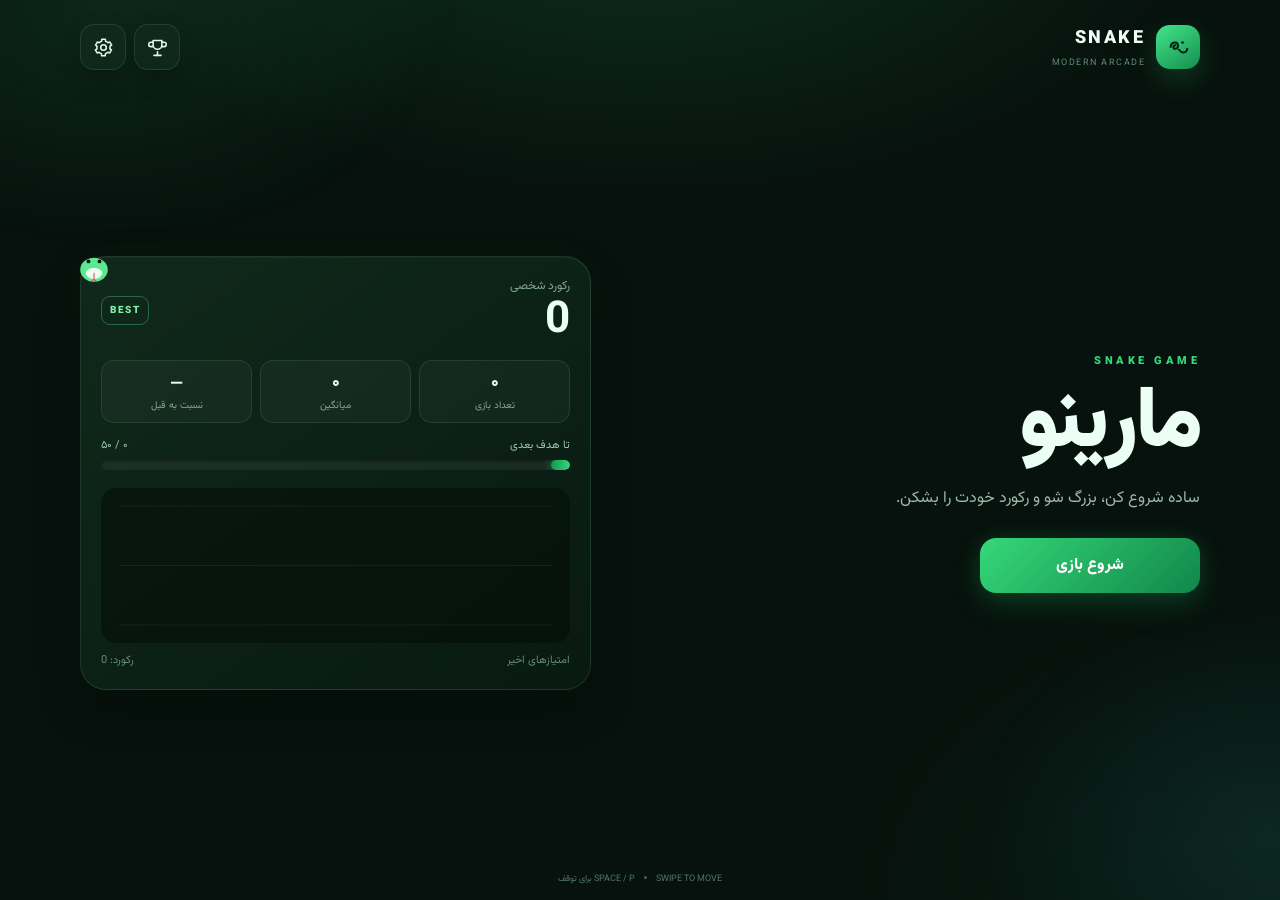
==== index.html @ 626a251c "Add files via upload" ====
<!DOCTYPE html>
<html lang="fa" dir="rtl">
<head>
<meta charset="UTF-8">
<meta name="viewport" content="width=device-width,initial-scale=1,maximum-scale=1,user-scalable=no,viewport-fit=cover">
<meta name="theme-color" content="#071b12">
<title> مارینو</title>
<link rel="preconnect" href="https://fonts.googleapis.com">
<link rel="preconnect" href="https://fonts.gstatic.com" crossorigin>
<link href="https://fonts.googleapis.com/css2?family=Vazirmatn:wght@400;600;700;800;900&display=swap" rel="stylesheet">
<style>
*{box-sizing:border-box;-webkit-tap-highlight-color:transparent}
html,body{margin:0;width:100%;height:100%;overflow:hidden;position:fixed;inset:0}
body{
  font-family:Vazirmatn,Tahoma,Arial,sans-serif;
  background:#071b12;
  color:#ecfff4;
  touch-action:none;
  user-select:none;
  -webkit-font-smoothing:antialiased;
  text-rendering:optimizeLegibility;
}
button,select{font:inherit}
button{cursor:pointer;touch-action:manipulation}
/* Icons drawn with stroke-only SVG (fill:none) only register a tap on the
   thin painted stroke lines themselves under default SVG pointer-events —
   in some webviews (Eitaa in particular) a tap anywhere else inside the
   button's box then misses instead of registering on the button. This
   makes every icon purely decorative for hit-testing so the WHOLE button
   area is always tappable, not just the drawn lines. */
button svg{pointer-events:none}
.app{
  width:100%;
  height:100vh;
  height:100dvh;
  min-height:100%;
  overflow:hidden;
  background:
    radial-gradient(circle at 50% -10%,rgba(35,150,83,.24),transparent 38%),
    linear-gradient(145deg,#06150e,#0a2417 55%,#06150e);
}
.page{display:none;width:100%;height:100%;overflow:hidden}
.page.active{display:flex}

.home,.settings{
  align-items:center;
  justify-content:center;
  padding:18px;
}
.card{
  width:min(94vw,500px);
  background:rgba(10,38,24,.9);
  border:1px solid rgba(106,221,139,.2);
  border-radius:26px;
  padding:30px 22px;
  box-shadow:0 18px 55px rgba(0,0,0,.38);
}
.logo{font-size:58px;text-align:center;margin-bottom:8px}
h1{margin:0;text-align:center;font-size:31px}
.subtitle{text-align:center;color:#9fc9ad;margin:10px 0 28px}
.main-btn,.secondary-btn{
  width:100%;
  border:0;
  border-radius:17px;
  padding:15px 18px;
  margin-top:12px;
  color:white;
  font-weight:800;
}
.main-btn{background:linear-gradient(135deg,#20a65b,#08763c);box-shadow:0 9px 22px rgba(17,151,78,.24)}
.secondary-btn{background:#123c26;border:1px solid #235c3a}
.main-btn:active,.secondary-btn:active,.pause-btn:active{transform:scale(.98)}

.settings .card{max-height:94vh;max-height:94dvh;overflow:auto}
.settings-title{display:flex;align-items:center;gap:10px;margin-bottom:18px}
.settings-title h2{margin:0;font-size:25px}
.back-btn{
  border:0;background:#123c26;color:#dffff0;border-radius:13px;
  padding:9px 12px;font-size:18px;display:grid;place-items:center
}
.setting{
  background:rgba(255,255,255,.035);
  border:1px solid rgba(150,230,175,.1);
  border-radius:16px;
  padding:13px;
  margin:10px 0;
}
.setting label{display:block;color:#c8ecd5;font-weight:700;margin-bottom:8px}
.setting select{
  width:100%;background:#071b12;color:#eafff0;
  border:1px solid #2b6142;border-radius:12px;padding:11px;
  outline:none
}
/* ===== Custom dropdown (replaces the native <select> UI) ===== */
.cs{position:relative}
select.cs-native{
  position:absolute;inset:0;width:100%;height:100%;
  opacity:0;pointer-events:none
}
.cs-trigger{
  width:100%;display:flex;align-items:center;justify-content:space-between;gap:8px;
  background:#071b12;color:#eafff0;border:1px solid #2b6142;border-radius:12px;
  padding:12px 13px;text-align:right;
}
.cs-value{overflow:hidden;text-overflow:ellipsis;white-space:nowrap}
.cs-chevron{flex:none;color:#7fd79f;transition:transform .22s ease}
.cs.open .cs-trigger{border-color:#35d879;box-shadow:0 0 0 3px rgba(53,216,121,.12)}
.cs.open .cs-chevron{transform:rotate(180deg)}
.cs-menu{
  overflow:hidden;max-height:0;
  transition:max-height .25s ease,margin-top .25s ease;
  background:rgba(255,255,255,.04);border:1px solid transparent;border-radius:13px;
  margin-top:0;
}
.cs.open .cs-menu{max-height:340px;margin-top:8px;border-color:rgba(150,230,175,.14);overflow-y:auto}
.cs-option{
  display:block;width:100%;text-align:right;background:transparent;border:0;
  color:#c8ecd5;padding:12px 13px;font-weight:700;font-size:14.5px;border-radius:10px
}
.cs-option.active{background:rgba(53,216,121,.16);color:#7ff0a6}
.cs-option:active{background:rgba(53,216,121,.26)}
.switch-row{display:flex;align-items:center;justify-content:space-between;gap:10px}
.switch{
  width:52px;height:29px;border-radius:30px;background:#284735;
  position:relative;border:0;flex:none
}
.switch::after{
  content:"";position:absolute;width:23px;height:23px;top:3px;right:4px;
  border-radius:50%;background:#b5c7bb;transition:.2s
}
.switch.on{background:#159653}
.switch.on::after{right:25px;background:#fff}

.game{
  flex-direction:column;
  align-items:center;
  padding:10px 10px max(10px,env(safe-area-inset-bottom));
}
.game-top{
  width:min(98vw,900px);
  display:flex;align-items:center;justify-content:space-between;
  gap:8px;margin-bottom:8px
}
.game-title{font-weight:900;font-size:22px}
.stats{display:flex;gap:7px}
.stat{
  background:#0d3320;border:1px solid #1c5735;border-radius:12px;
  padding:7px 10px;font-size:12px;color:#bce4ca
}
.stat b{color:#fff;font-size:14px;display:inline-block}
@keyframes scoreBump{0%{transform:scale(1)}35%{transform:scale(1.4);color:#7ff0a6}100%{transform:scale(1)}}
.stat b.bump{animation:scoreBump .3s ease}
.pause-btn{
  border:0;background:#d28b19;color:#fff;font-weight:900;
  border-radius:13px;padding:10px 14px;min-width:100px
}
.pause-btn.resume{background:#168b4b}
.pause-btn:disabled{opacity:.45;cursor:not-allowed}

.stage-info{
  width:min(600px,100%);
  margin:0 auto 10px;
  padding:9px 14px;
  text-align:center;
  font-weight:900;
  font-size:14px;
  color:#eafff2;
  background:rgba(8,25,16,.82);
  border:1px solid rgba(127,240,166,.28);
  border-radius:14px;
  box-shadow:0 8px 20px rgba(0,0,0,.18);
}
.stage-info .stage-number{color:#7ff0a6}
.stage-info .stage-next{color:#ffd76a}

.board-wrap{
  width:min(98vw,900px);
  flex:1;
  min-height:0;
  display:flex;align-items:center;justify-content:center;
}
#gameCanvas{
  display:block;
  width:min(98vw,900px);
  height:auto;
  max-height:calc(100vh - 122px);
  max-height:calc(100dvh - 122px);
  aspect-ratio:1;
  background:#06160d;
  border:2px solid #1b5a36;
  border-radius:18px;
  box-shadow:0 12px 38px rgba(0,0,0,.42);
  touch-action:none;
}

.overlay{
  position:fixed;inset:0;display:flex;align-items:center;justify-content:center;
  padding:20px;background:rgba(2,13,8,.72);backdrop-filter:blur(5px);
  z-index:20
}
.overlay.hidden{display:none}
.hidden{display:none!important}
.overlay-card{
  width:min(90vw,390px);background:#0b2a1a;
  border:1px solid #2a6843;border-radius:24px;padding:26px 20px;text-align:center;
  box-shadow:0 20px 55px rgba(0,0,0,.45)
}
.overlay-icon{font-size:48px}
.overlay h2{margin:9px 0;font-size:26px}
.overlay p{color:#a8ceb5;margin:8px 0 18px}
.overlay .main-btn{margin-top:0}
.overlay-extra{margin-top:10px}
.overlay-extra.hidden{display:none}


/* ===== Modern full-screen interface ===== */
.page{touch-action:none}
.home{padding:0;align-items:stretch;justify-content:stretch}
.home-shell{
  width:100%;height:100%;display:flex;flex-direction:column;
  padding:22px max(20px,env(safe-area-inset-right)) 16px max(20px,env(safe-area-inset-left))
}
.home-header{
  width:min(1120px,100%);margin:0 auto;
  display:flex;align-items:center;justify-content:space-between
}
.brand{display:flex;align-items:center;gap:11px}
.brand-mark{
  width:42px;height:42px;border-radius:13px;background:#20a65b;
  display:grid;place-items:center;font-size:22px;font-weight:900;
  box-shadow:0 8px 25px rgba(32,166,91,.25)
}
.brand-name{font-size:17px;font-weight:900;letter-spacing:2px}
.brand-sub{font-size:9px;color:#648d72;letter-spacing:1.5px;margin-top:3px}
.icon-btn{
  width:43px;height:43px;border:1px solid #244b35;background:#0c2b1b;
  color:#dff8e8;border-radius:13px;font-size:21px
}
.home-main{
  flex:1;min-height:0;width:min(1120px,100%);margin:0 auto;
  display:grid;grid-template-columns:1.1fr .9fr;gap:34px;align-items:center
}
.hero{padding:20px 0}
.hero-kicker{font-size:11px;letter-spacing:3px;color:#4bd37e;font-weight:900;margin-bottom:12px}
.hero h1{
  font-size:clamp(50px,8vw,86px);text-align:right;line-height:1;
  margin:0 0 16px;letter-spacing:-2px
}
.hero p{color:#94bca2;font-size:16px;max-width:480px;line-height:1.9;margin:0 0 25px}
.hero .main-btn{width:auto;min-width:205px;margin:0;padding:15px 32px}
.score-panel{
  background:rgba(10,35,22,.78);border:1px solid rgba(112,222,145,.16);
  border-radius:24px;padding:20px;box-shadow:0 18px 50px rgba(0,0,0,.28)
}
.panel-head{display:flex;align-items:center;justify-content:space-between}
.panel-label{display:block;color:#80a98d;font-size:12px;margin-bottom:5px}
.panel-head strong{font-size:44px;line-height:1}
.record-badge{
  font-size:10px;font-weight:900;letter-spacing:1.5px;color:#7df2a3;
  border:1px solid #276b43;border-radius:9px;padding:6px 8px
}
.chart-wrap{
  height:155px;margin-top:18px;border-radius:15px;
  background:rgba(3,16,10,.45);overflow:hidden
}
#scoreChart{display:block;width:100%;height:100%}
.chart-foot{
  display:flex;justify-content:space-between;color:#668f75;
  font-size:11px;margin-top:9px
}

/* ================= Personal-record panel: stats, progress, mascot ================= */
.score-panel{position:relative;overflow:visible}
.sp-mascot-wrap{position:absolute;top:-14px;left:-10px;width:46px;height:46px;z-index:4;cursor:pointer}
.sp-mascot-wrap svg{width:100%;height:100%;display:block;overflow:visible}
.sp-mascot-wrap .sk-body{transform-origin:50% 60%;animation:pdFloat 3.2s ease-in-out infinite}
.sp-mascot-wrap .sk-eye{animation:skBlink 4s ease-in-out infinite}
.sp-mascot-wrap .sk-tongue{animation:skTongue 3s ease-in-out infinite}
.panel-head strong.sp-pulse{animation:spRecordPulse 1.1s ease-in-out 2}
@keyframes spRecordPulse{0%,100%{text-shadow:0 0 0 rgba(92,232,144,0)}50%{text-shadow:0 0 22px rgba(92,232,144,.85)}}
.sp-stats-grid{display:grid;grid-template-columns:repeat(3,1fr);gap:8px;margin-top:16px}
.sp-stat{background:rgba(255,255,255,.035);border:1px solid rgba(150,230,175,.12);border-radius:13px;
  padding:9px 6px;text-align:center}
.sp-stat-num{display:block;font-weight:900;font-size:17px;color:#dffff0;font-variant-numeric:tabular-nums}
.sp-stat-num.up{color:#5ce890}.sp-stat-num.down{color:#ef665d}
.sp-stat-label{display:block;font-size:10px;color:#80a98d;margin-top:2px}
.sp-progress-wrap{margin-top:14px}
.sp-progress-label{display:flex;justify-content:space-between;font-size:11px;color:#9fc9ad;margin-bottom:6px}
.sp-progress-track{height:10px;border-radius:6px;background:rgba(255,255,255,.06);overflow:hidden;
  box-shadow:inset 0 1px 3px rgba(0,0,0,.4)}
.sp-progress-fill{height:100%;border-radius:6px;width:0%;
  background:linear-gradient(90deg,#149653,#35d879,#8ff2b3);
  background-size:200% 100%;animation:spFillShimmer 2.4s linear infinite;
  transition:width .8s cubic-bezier(.3,1,.4,1);box-shadow:0 0 10px rgba(53,216,121,.55)}
@keyframes spFillShimmer{0%{background-position:0% 0}100%{background-position:200% 0}}

/* confetti burst shown briefly over the game-over overlay on a new record */
.sp-confetti{position:fixed;inset:0;pointer-events:none;z-index:99998;overflow:hidden}
.sp-confetti span{position:absolute;top:-12px;font-size:16px;animation:spConfettiFall linear forwards}
@keyframes spConfettiFall{0%{transform:translateY(0) rotate(0deg);opacity:1}100%{transform:translateY(110vh) rotate(540deg);opacity:.15}}
@media(prefers-reduced-motion:reduce){
  .sp-mascot-wrap .sk-body,.sp-mascot-wrap .sk-eye,.sp-mascot-wrap .sk-tongue,.sp-progress-fill{animation:none}
}

.home-footer{
  width:min(1120px,100%);margin:0 auto;color:#507762;font-size:9px;
  display:flex;justify-content:center;gap:9px
}
.dot{width:3px;height:3px;border-radius:50%;background:#38704c;margin-top:4px}

.game{padding-left:max(8px,env(safe-area-inset-left));padding-right:max(8px,env(safe-area-inset-right))}
.game-actions{display:flex;gap:7px;align-items:center}
.exit-btn,.pause-btn{
  border:0;color:#fff;font-weight:900;border-radius:12px;padding:10px 13px;
  display:inline-flex;align-items:center;gap:6px;justify-content:center
}
.exit-btn{background:#40201f;border:1px solid #69322e}
.pause-btn{background:#b87815}
.pause-btn.resume{background:#168b4b}
.board-wrap{width:min(98vw,860px)}
#gameCanvas{
  width:min(98vw,860px);
  max-height:calc(100vh - 92px);
  max-height:calc(100dvh - 92px);
  border-radius:22px
}
.overlay-icon{font-size:12px;letter-spacing:3px;color:#65e994;font-weight:900}
.overlay-extra .secondary-btn{background:#123c26;border:1px solid #235c3a}
.overlay-extra #overlayExitBtn{background:#40201f;border:1px solid #69322e}

@media(max-width:760px){
  .home-shell{padding:15px 15px 11px}
  .home-main{grid-template-columns:1fr;gap:12px;align-content:center}
  .hero{text-align:center;padding:8px 0}
  .hero h1{text-align:center;font-size:55px}
  .hero p{font-size:13px;margin:0 auto 16px}
  .hero .main-btn{min-width:210px}
  .score-panel{padding:16px}
  .chart-wrap{height:115px}
  .panel-head strong{font-size:34px}
  .home-footer{font-size:8px}
}

@media(max-height:650px){
  .logo{font-size:42px}
  .card{padding:20px}
  h1{font-size:26px}
  .subtitle{margin-bottom:16px}
  .setting{padding:9px;margin:7px 0}
  .game{padding-top:5px}
  .game-title{font-size:18px}
  .stat{padding:5px 8px}
  .pause-btn{padding:8px 11px}
}

/* ===== Modern Play-Store inspired refresh ===== */
:root{--bg:#07110d;--surface:#0d1d16;--line:rgba(145,230,173,.13);--text:#effff5;--muted:#86a996;--green:#35d879;--green2:#149653;--danger:#ef665d}
body{font-family:Vazirmatn,Inter,Tahoma,Arial,sans-serif;background:var(--bg)}
.app{background:radial-gradient(900px 500px at 50% -120px,rgba(53,216,121,.16),transparent 65%),radial-gradient(700px 500px at 100% 100%,rgba(20,150,83,.09),transparent 65%),#07110d;position:relative;overflow:hidden}
.app::before{
  content:"";position:absolute;inset:-20%;pointer-events:none;z-index:0;
  background:
    radial-gradient(600px 400px at 20% 15%,rgba(61,232,144,.10),transparent 60%),
    radial-gradient(500px 380px at 85% 80%,rgba(80,200,255,.07),transparent 60%);
  animation:auroraShift 16s ease-in-out infinite alternate;
}
.app>.page{position:relative;z-index:1}
@keyframes auroraShift{
  0%{transform:translate(0,0) scale(1)}
  100%{transform:translate(3%,-2%) scale(1.06)}
}
@media(prefers-reduced-motion:reduce){.app::before{animation:none}}
.home-shell{padding:20px max(18px,env(safe-area-inset-right)) 14px max(18px,env(safe-area-inset-left))}
.home-header{height:54px}
.brand-mark{width:44px;height:44px;border-radius:14px;background:linear-gradient(145deg,#43e58a,#148f50);box-shadow:0 10px 30px rgba(45,210,117,.22)}
.brand-name{font-size:18px;letter-spacing:2.5px}.brand-sub{color:#5f8c70}
.icon-btn{width:46px;height:46px;border-radius:14px;background:rgba(17,42,29,.82);border:1px solid var(--line);box-shadow:0 8px 22px rgba(0,0,0,.18);display:grid;place-items:center}
.icon-btn:active svg{transform:rotate(35deg)}
.icon-btn svg{transition:transform .25s ease}
.home-main{grid-template-columns:1.05fr .95fr;gap:44px}
.hero-kicker{color:var(--green);letter-spacing:3.5px}.hero h1{font-weight:950;letter-spacing:-3px}
.hero p{color:#9bbba7;line-height:1.85}
.hero .main-btn{min-width:220px;border-radius:16px;background:linear-gradient(135deg,#35d879,#11874a);box-shadow:0 12px 30px rgba(20,150,83,.23)}
.score-panel{background:linear-gradient(145deg,rgba(17,42,29,.94),rgba(9,27,18,.9));border:1px solid var(--line);border-radius:26px;box-shadow:inset 0 1px 0 rgba(255,255,255,.04),0 20px 45px rgba(0,0,0,.3),0 0 40px rgba(53,216,121,.05)}
.hero .main-btn{box-shadow:0 12px 30px rgba(20,150,83,.23),0 0 24px rgba(53,216,121,.14)}
.record-badge{color:#7ff0a6}.chart-wrap{background:rgba(2,12,7,.48)}
.game{padding-top:10px}.game-top{max-width:900px;margin-bottom:10px}.game-title{font-size:20px}
.stat{background:rgba(15,45,29,.88);border:1px solid var(--line);border-radius:13px}.game-actions{gap:8px}
.exit-btn,.pause-btn{min-width:86px;padding:11px 14px;border-radius:13px;transition:transform .12s ease,filter .12s ease}
.exit-btn{background:rgba(73,32,30,.9);border-color:rgba(239,102,93,.35)}
.pause-btn{background:linear-gradient(135deg,#d49a34,#ad7210)}.pause-btn.resume{background:linear-gradient(135deg,#27c96d,#128a4a)}
#gameCanvas{border:1px solid rgba(106,221,139,.23);border-radius:24px;box-shadow:0 18px 55px rgba(0,0,0,.5),0 0 0 5px rgba(53,216,121,.025)}
.overlay{background:rgba(1,9,5,.78);backdrop-filter:blur(10px)}
.overlay-card{background:linear-gradient(145deg,#10291d,#0a1d14);border:1px solid rgba(112,222,145,.2);border-radius:26px;padding:28px 22px}
.overlay-icon{font-size:10px;letter-spacing:2.5px}.overlay h2{font-weight:900}.overlay .main-btn{border-radius:15px}
.settings .card{background:linear-gradient(145deg,rgba(16,40,28,.98),rgba(8,24,16,.98));border:1px solid var(--line);border-radius:26px}
.setting{background:rgba(255,255,255,.028);border-color:rgba(145,230,173,.09);border-radius:17px}
.setting select{appearance:none;background:#081b11;border-color:#28583d;border-radius:13px}
button{transition:transform .12s ease,filter .12s ease,background .2s ease}button:hover{filter:brightness(1.06)}
button:focus-visible{outline:2px solid #55e993;outline-offset:2px}
/* A small hover "lift" on real pointer devices only (mouse/trackpad) —
   phones/Eitaa's WebView have no hover state so this never affects them. */
@media (hover:hover) and (pointer:fine){
  .main-btn:hover,.secondary-btn:hover{transform:translateY(-2px);box-shadow:0 12px 26px rgba(0,0,0,.28)}
}
@media(max-width:760px){.home-shell{padding:14px 14px 10px}.home-main{grid-template-columns:1fr;gap:10px}.hero h1{font-size:56px}.hero p{font-size:13px}.score-panel{padding:15px;border-radius:22px}.chart-wrap{height:105px}.home-footer{display:none}.game-top{width:100%;padding:0 2px}.game-title{font-size:17px}.stat{padding:6px 8px;font-size:11px}.exit-btn,.pause-btn{min-width:76px;padding:9px 10px}#gameCanvas{border-radius:20px}}
@media(max-height:650px){.game-top{margin-bottom:6px}#gameCanvas{max-height:calc(100vh - 82px);max-height:calc(100dvh - 82px)}}

/* ===== Desktop window-resize fallback =====
   On phones the app is meant to behave like a fixed, non-scrolling
   native screen (that's why html/body/.app/.page all use
   overflow:hidden + position:fixed). But on desktop, a user can shrink
   the browser/app window below the content's natural size — with
   overflow:hidden everywhere there was then no way to reach the parts
   that no longer fit, and the app looked broken/cut off.
   pointer:fine reliably targets mouse/trackpad (desktop) sessions
   without touching real touch devices (phones, Eitaa's in-app
   WebView), so we only relax the clipping there, and only enough to
   let the user scroll to whatever got squeezed out — layout and
   touch behavior on mobile are completely unchanged. */
@media (pointer:fine){
  .page.active{
    overflow-y:auto;
    overflow-x:hidden;
  }
  .settings .card{max-height:none}
}

/* ===== Desktop window-resize fallback, take 2 =====
   The (pointer:fine) rule above only helps if the active .page's own
   fixed height/overflow can actually make room to scroll — but nested
   flex children (board-wrap etc.) are allowed to shrink instead of
   overflow, so on some hosts (e.g. Eitaa's desktop client, whose
   WebView doesn't reliably report pointer/hover media features the
   way a normal desktop browser does) content still got clipped with
   nothing to scroll. This is a device-agnostic JS fallback instead of
   a CSS media-feature guess: we directly measure whether the active
   page's real content is taller than the window, and only then flip
   on real page-level scrolling. It never fires when content already
   fits (true on virtually every phone, thanks to the responsive
   breakpoints above), and on real touchscreens touch-action:none
   (set at the top of this stylesheet) still blocks touch-driven
   panning regardless, so this can't affect normal phone use even if
   it were ever mistakenly toggled on. */
body.needs-scroll, body.needs-scroll html{
  overflow-y:auto!important;
  overflow-x:hidden!important;
  position:static!important;
  height:auto!important;
}
body.needs-scroll .app{
  height:auto!important;
  min-height:100vh;
  min-height:100dvh;
  overflow:visible!important;
}
body.needs-scroll .page.active{
  height:auto!important;
  min-height:100%;
  overflow:visible!important;
}

/* ===== Mobile/WebView animation performance =====
   The rotating aurora background behind the whole app is purely
   decorative. On low-power phone WebViews (e.g. inside Eitaa) it can eat
   enough of the frame budget that the *actual* gameplay animations
   (snake glow, food pulse, eat-particles) look like they never run. We
   keep the aurora's colors on mobile but stop animating it, and give the
   elements that DO need to animate a GPU compositing hint. */
@media(max-width:760px){
  .app::before{animation:none}
}
.app::before,.stat b,.main-btn,.secondary-btn,.pause-btn,.exit-btn,#gameCanvas{
  will-change:transform;
  -webkit-transform:translateZ(0);
  transform:translateZ(0);
}

/* ===== Online leaderboard: real table layout =====
   Grid (not flex) with FIXED column tracks for rank/avatar/score, so every
   row lines up no matter how many digits the score has or how long the
   name is. min-width:0 on the name cell is the critical bit: a flex/grid
   item defaults to min-width:auto, which silently defeats
   text-overflow:ellipsis and lets long names overflow the row instead of
   truncating — that was the root cause of the broken-looking table. */
.lb-head{
  display:grid;grid-template-columns:34px 30px 1fr auto;gap:10px;align-items:center;
  padding:0 13px 6px;color:#7fa98d;font-size:11px;font-weight:800;letter-spacing:.3px
}
.lb-head span:last-child{text-align:left}
.lb-list{display:flex;flex-direction:column;max-height:52vh;overflow-y:auto;
  scrollbar-width:thin;scrollbar-color:#2a6843 transparent;
  scroll-behavior:smooth}
.lb-list::-webkit-scrollbar{width:6px}
.lb-list::-webkit-scrollbar-thumb{background:#2a6843;border-radius:6px}
.lb-divider{display:flex;align-items:center;gap:8px;margin:10px 2px 4px;color:#628a72;font-size:11px}
.lb-divider::before,.lb-divider::after{content:"";flex:1;height:1px;background:rgba(150,230,175,.14)}
.lb-row{
  display:grid;grid-template-columns:34px 30px 1fr auto;gap:10px;align-items:center;
  background:rgba(255,255,255,.035);border:1px solid rgba(150,230,175,.1);
  border-radius:14px;padding:10px 13px;margin:5px 0;
  transition:background .2s ease,border-color .2s ease;
  animation:lbRowIn .25s ease both
}
@keyframes lbRowIn{from{opacity:0;transform:translateY(3px)}to{opacity:1;transform:none}}
.lb-row.lb-me{border-color:#35d879;background:rgba(53,216,121,.12);box-shadow:0 4px 14px rgba(0,0,0,.25)}
.lb-row.lb-top1{border-color:#e8c15a;background:linear-gradient(90deg,rgba(232,193,90,.18),rgba(232,193,90,.04))}
.lb-row.lb-top2{border-color:#c9d3da;background:linear-gradient(90deg,rgba(201,211,218,.15),rgba(201,211,218,.03))}
.lb-row.lb-top3{border-color:#d79a5f;background:linear-gradient(90deg,rgba(215,154,95,.15),rgba(215,154,95,.03))}
.lb-rank{min-width:0;text-align:center;font-weight:900;font-size:15px;font-variant-numeric:tabular-nums;color:#bfe6cd}
.lb-row.lb-top1 .lb-rank{color:#f3d98a;font-size:17px}
.lb-row.lb-top2 .lb-rank{color:#dfe6ea;font-size:16px}
.lb-row.lb-top3 .lb-rank{color:#eab383;font-size:16px}
.lb-avatar{
  width:28px;height:28px;border-radius:50%;display:grid;place-items:center;
  font-size:12px;font-weight:900;color:#06150e;flex:none
}
.lb-name-wrap{min-width:0;display:flex;align-items:center;gap:6px;flex-wrap:wrap}
.lb-name{min-width:0;flex:1;font-weight:700;color:#dffff0;overflow-wrap:break-word;word-break:break-word;white-space:normal}
.lb-you-tag{flex:none;font-size:10px;font-weight:900;color:#7ff0a6;border:1px solid #2a6843;border-radius:7px;padding:1px 6px}
.lb-score-wrap{display:flex;align-items:center;gap:6px;flex:none}
.lb-score{font-weight:900;color:#7ff0a6;font-size:15px;font-variant-numeric:tabular-nums;white-space:nowrap}
.lb-delta{font-size:11px;font-weight:900;flex:none;min-width:14px;text-align:center}
.lb-delta.up{color:#5ce890}.lb-delta.down{color:#ef665d}
.lb-empty,.lb-error{text-align:center;color:#9fc9ad;padding:14px 0}
.lb-meta{display:flex;align-items:center;justify-content:space-between;gap:8px;
  padding:2px 2px 10px;color:#7fa98d;font-size:11px}
.lb-meta .dot{width:7px;height:7px;border-radius:50%;background:#3ecf76;display:inline-block;margin-inline-end:5px;
  box-shadow:0 0 0 0 rgba(62,207,118,.5);animation:lbPulse 1.8s ease-out infinite}
.lb-meta.stale .dot{background:#e0a83f;animation:none}
@keyframes lbPulse{0%{box-shadow:0 0 0 0 rgba(62,207,118,.45)}70%{box-shadow:0 0 0 7px rgba(62,207,118,0)}100%{box-shadow:0 0 0 0 rgba(62,207,118,0)}}
.lb-skel{border-radius:14px;margin:5px 0;height:52px;
  background:linear-gradient(100deg,rgba(255,255,255,.03) 30%,rgba(255,255,255,.07) 50%,rgba(255,255,255,.03) 70%);
  background-size:220% 100%;animation:lbShimmer 1.3s ease-in-out infinite}
@keyframes lbShimmer{0%{background-position:150% 0}100%{background-position:-50% 0}}
.lb-more-btn{width:100%;margin-top:8px;background:rgba(255,255,255,.05);border:1px dashed #2a6843;color:#bfe6cd}

/* ===== Mini leaderboard shown on the game-over overlay ===== */
.overlay-lb{margin:6px 0 16px;text-align:right}
.overlay-lb-title{font-weight:900;font-size:14px;color:#eafff2;margin-bottom:8px;text-align:center}
.overlay-lb-status{text-align:center;color:#9fc9ad;font-size:12.5px;padding:8px 0}
.overlay-lb-list{max-height:none;overflow:visible;margin:0}
.overlay-lb-list .lb-row{padding:8px 10px;margin:4px 0}

/* ================= "My record" pinned to the bottom of the records page =====
   Sticky (not fixed) so it sticks to the bottom of the SCROLLING .card
   element itself — it always stays visible no matter how far the player
   scrolls through the leaderboard list, without covering other pages. */
.my-record-sticky{position:sticky;bottom:-1px;z-index:6;margin:14px -1px -1px;
  border-radius:16px 16px 14px 14px;
  background:linear-gradient(145deg,rgba(20,55,34,.97),rgba(10,32,20,.99));
  border:1px solid #35d879;box-shadow:0 -10px 24px rgba(0,0,0,.4),0 0 0 3px rgba(53,216,121,.08)}
.my-record-sticky::before{content:"⬇ رتبه شما همیشه اینجاست";position:absolute;top:-19px;left:50%;
  transform:translateX(-50%);font-size:10px;color:#7ff0a6;background:rgba(9,27,18,.9);
  padding:2px 9px;border-radius:8px 8px 0 0;white-space:nowrap}

/* ================= Snake avatars (row icons) ================= */
.lb-avatar-snake{width:30px;height:30px;flex:none;display:block;overflow:visible;filter:drop-shadow(0 2px 3px rgba(0,0,0,.35));cursor:pointer;transition:transform .15s ease;position:relative}
.lb-avatar-snake svg,.pd-mascot svg{width:100%;height:100%;display:block;overflow:visible}
.lb-avatar-snake:active{transform:scale(.88)}
.lb-avatar-snake .sk-body{transform-origin:50% 60%;animation:skBreathe 2.6s ease-in-out infinite}
.sk-eye,.sk-tongue,.sk-medal{transform-box:fill-box}
.lb-avatar-snake .sk-eye{animation:skBlink 4.2s ease-in-out infinite}
.lb-avatar-snake .sk-tongue{animation:skTongue 2.8s ease-in-out infinite;transform-origin:0% 50%}
@keyframes skBreathe{0%,100%{transform:scale(1) rotate(0deg)}50%{transform:scale(1.045) rotate(-1.5deg)}}
@keyframes skBlink{0%,88%,100%{transform:scaleY(1)}92%{transform:scaleY(.1)}96%{transform:scaleY(1)}}
@keyframes skTongue{0%,60%,100%{opacity:0;transform:scaleY(.3)}68%,84%{opacity:1;transform:scaleY(1)}}

/* ================= Podium (top 1-2-3) ================= */
.lb-podium{display:grid;grid-template-columns:1fr 1fr 1fr;align-items:end;gap:8px;padding:20px 4px 6px;margin-bottom:6px;position:relative;min-height:190px}
.lb-podium.hidden{display:none}
.pd-slot{display:flex;flex-direction:column;align-items:center;position:relative}
.pd-slot-2{order:1}.pd-slot-1{order:2}.pd-slot-3{order:3}
.pd-mascot-wrap{position:relative;margin-bottom:6px;z-index:3}
.pd-mascot{width:64px;height:64px;cursor:pointer;filter:drop-shadow(0 6px 10px rgba(0,0,0,.4));transition:transform .12s ease;touch-action:manipulation}
.pd-slot-1 .pd-mascot{width:82px;height:82px}
.pd-mascot:active{transform:scale(.9)}
.pd-mascot .sk-body{transform-origin:50% 65%;animation:pdFloat 3.4s ease-in-out infinite}
.pd-slot-1 .pd-mascot .sk-body{animation-duration:3.1s}
.pd-slot-2 .pd-mascot .sk-body{animation-delay:.4s}
.pd-slot-3 .pd-mascot .sk-body{animation-delay:.8s}
@keyframes pdFloat{0%,100%{transform:translateY(0) rotate(0deg)}50%{transform:translateY(-6px) rotate(2deg)}}
.pd-mascot .sk-eye{animation:skBlink 3.6s ease-in-out infinite}
.pd-mascot .sk-tongue{animation:skTongue 2.4s ease-in-out infinite;transform-origin:0% 50%}
.pd-mascot .sk-medal{transform-origin:50% 0%;animation:pdMedalSwing 2.6s ease-in-out infinite}
@keyframes pdMedalSwing{0%,100%{transform:rotate(-6deg)}50%{transform:rotate(6deg)}}
.pd-crown{position:absolute;top:-19px;left:50%;transform:translateX(-50%);font-size:20px;animation:pdCrownBob 1.8s ease-in-out infinite;filter:drop-shadow(0 2px 3px rgba(0,0,0,.4))}
@keyframes pdCrownBob{0%,100%{transform:translateX(-50%) translateY(0) rotate(-4deg)}50%{transform:translateX(-50%) translateY(-4px) rotate(4deg)}}
.pd-sparkle{position:absolute;inset:-14px;pointer-events:none;z-index:2}
.pd-sparkle span{position:absolute;font-size:11px;opacity:0;animation:pdSparkle 2.4s ease-in-out infinite}
@keyframes pdSparkle{0%{opacity:0;transform:scale(.4) translateY(0)}30%{opacity:1}100%{opacity:0;transform:scale(1.1) translateY(-16px)}}
.pd-name{font-size:11.5px;font-weight:800;color:#dffff0;max-width:92px;overflow:hidden;text-overflow:ellipsis;white-space:nowrap;text-align:center}
.pd-score{font-size:13px;font-weight:900;color:#7ff0a6;margin-top:1px}
.pd-stand{width:100%;border-radius:12px 12px 6px 6px;margin-top:8px;display:flex;align-items:flex-start;justify-content:center;padding-top:6px;font-weight:900;font-size:20px;position:relative;box-shadow:inset 0 3px 0 rgba(255,255,255,.18),0 8px 18px rgba(0,0,0,.35)}
.pd-slot-1 .pd-stand{height:78px;background:linear-gradient(160deg,#f3d98a,#c99a2e)}
.pd-slot-2 .pd-stand{height:56px;background:linear-gradient(160deg,#e7edf1,#9fb0ba)}
.pd-slot-3 .pd-stand{height:40px;background:linear-gradient(160deg,#eab383,#a86a3d)}
.pd-rank-num{color:rgba(6,21,14,.55)}

/* speech bubble */
.sk-bubble{position:absolute;bottom:100%;left:50%;transform:translateX(-50%) translateY(6px) scale(.7);
  background:#eafff2;color:#0a2417;padding:6px 10px;border-radius:12px;font-size:11.5px;font-weight:800;
  white-space:nowrap;max-width:none;box-shadow:0 6px 16px rgba(0,0,0,.35);opacity:0;pointer-events:none;
  transition:opacity .18s ease,transform .18s ease;z-index:5}
.sk-bubble::after{content:"";position:absolute;top:100%;left:50%;transform:translateX(-50%);
  border:6px solid transparent;border-top-color:#eafff2}
.sk-bubble.show{opacity:1;transform:translateX(-50%) translateY(0) scale(1)}

/* click / idle animation classes applied to .sk-anim-target (the mascot svg) */
.sk-jump{animation:skJump .55s cubic-bezier(.34,1.56,.64,1) both}
@keyframes skJump{0%{transform:translateY(0) scaleY(1)}30%{transform:translateY(2px) scaleY(.86)}55%{transform:translateY(-26px) scaleY(1.08)}100%{transform:translateY(0) scaleY(1)}}
.sk-wiggle{animation:skWiggle .6s ease-in-out both}
@keyframes skWiggle{0%,100%{transform:rotate(0deg)}20%{transform:rotate(-14deg)}40%{transform:rotate(12deg)}60%{transform:rotate(-9deg)}80%{transform:rotate(6deg)}}
.sk-spin{animation:skSpin .7s ease-in-out both}
@keyframes skSpin{0%{transform:rotate(0deg) scale(1)}50%{transform:rotate(190deg) scale(1.12)}100%{transform:rotate(360deg) scale(1)}}
.sk-squash{animation:skSquash .45s ease-in-out both}
@keyframes skSquash{0%,100%{transform:scale(1,1)}40%{transform:scale(1.28,.7)}70%{transform:scale(.88,1.12)}}
.sk-nod{animation:skNod .6s ease-in-out both}
@keyframes skNod{0%,100%{transform:translateY(0) rotate(0)}25%{transform:translateY(-4px) rotate(-6deg)}50%{transform:translateY(0) rotate(0)}75%{transform:translateY(-4px) rotate(6deg)}}
.sk-leave{animation:skLeave .9s cubic-bezier(.55,0,.85,.35) both}
@keyframes skLeave{0%{transform:translateX(0) rotate(0)}100%{transform:translateX(160px) translateY(-40px) rotate(60deg);opacity:0}}
.sk-return{animation:skReturn .75s cubic-bezier(.2,1.4,.4,1) both}
@keyframes skReturn{0%{transform:translateX(-160px) translateY(-40px) rotate(-60deg);opacity:0}100%{transform:translateX(0) translateY(0) rotate(0);opacity:1}}
.sk-heart{position:absolute;top:-10px;right:-4px;font-size:13px;pointer-events:none;animation:skHeartPop .9s ease-out both;z-index:6}
@keyframes skHeartPop{0%{opacity:0;transform:translateY(0) scale(.4)}30%{opacity:1;transform:translateY(-10px) scale(1.15)}100%{opacity:0;transform:translateY(-28px) scale(.8)}}
.sk-ghost-jump{position:fixed;pointer-events:none;z-index:99999;filter:drop-shadow(0 8px 14px rgba(0,0,0,.45))}

@media(prefers-reduced-motion:reduce){
  .lb-avatar-snake .sk-body,.lb-avatar-snake .sk-eye,.lb-avatar-snake .sk-tongue,
  .pd-mascot .sk-body,.pd-mascot .sk-eye,.pd-mascot .sk-tongue,.pd-mascot .sk-medal,
  .pd-crown,.pd-sparkle span{animation:none}
}
@media(max-width:380px){
  .pd-mascot{width:54px;height:54px}.pd-slot-1 .pd-mascot{width:70px;height:70px}
  .pd-name{max-width:74px;font-size:10.5px}.pd-score{font-size:12px}
}

/* ===== Loading screen — shown until fonts, page resources and the
   game's own initial setup are all fully ready ===== */
.load-screen{
  position:fixed;inset:0;z-index:9999;
  display:flex;flex-direction:column;align-items:center;justify-content:center;
  padding:24px;
  background:
    radial-gradient(circle at 50% -10%,rgba(35,150,83,.24),transparent 38%),
    linear-gradient(145deg,#06150e,#0a2417 55%,#06150e);
  transition:opacity .45s ease,visibility .45s ease;
}
.load-screen.hide{opacity:0;visibility:hidden;pointer-events:none}
.load-logo{
  width:78px;height:78px;border-radius:22px;background:#20a65b;
  display:grid;place-items:center;font-size:38px;
  box-shadow:0 10px 30px rgba(32,166,91,.35);margin-bottom:20px;
  animation:loadPulse 1.6s ease-in-out infinite;
}
@keyframes loadPulse{0%,100%{transform:scale(1)}50%{transform:scale(1.07)}}
.load-title{font-size:23px;font-weight:900;letter-spacing:2px;margin-bottom:6px}
.load-sub{font-size:12px;color:#7fae90;margin-bottom:28px;letter-spacing:.5px}
.load-bar-wrap{
  width:min(78vw,320px);height:10px;border-radius:10px;
  background:#0d3320;border:1px solid #1c5735;overflow:hidden;
}
.load-bar{height:100%;width:0%;border-radius:10px;background:linear-gradient(90deg,#20a65b,#35d879)}
.load-pct{margin-top:12px;font-size:13px;color:#bce4ca;font-weight:800}
.load-status{margin-top:6px;font-size:11px;color:#5f8a71;min-height:14px}

</style></head>
<body>

<div id="loadScreen" class="load-screen" role="status" aria-live="polite">
  <div class="load-logo">🐍</div>
  <div class="load-title">مارینو</div>
  <div class="load-sub">در حال آماده‌سازی بازی...</div>
  <div class="load-bar-wrap"><div class="load-bar" id="loadBar"></div></div>
  <div class="load-pct" id="loadPct">۰٪</div>
  <div class="load-status" id="loadStatus">بارگذاری فونت‌ها...</div>
</div>
<script>
(function(){
  var loadScreen = document.getElementById("loadScreen");
  var bar = document.getElementById("loadBar");
  var pctEl = document.getElementById("loadPct");
  var statusEl = document.getElementById("loadStatus");

  // Each stage of "everything ready" and its share of the progress bar.
  var weight = { fonts:40, window:30, game:30 };
  var done = { fonts:false, window:false, game:false };
  var target = 0, shown = 0, finished = false;
  var startTime = Date.now();
  var MIN_VISIBLE_MS = 700; // avoid a jarring instant flash on fast loads

  function toFa(n){
    var d=["۰","۱","۲","۳","۴","۵","۶","۷","۸","۹"];
    return String(n).replace(/[0-9]/g,function(x){return d[x];});
  }
  function statusText(){
    if(!done.fonts) return "بارگذاری فونت‌ها...";
    if(!done.window) return "بارگذاری منابع...";
    if(!done.game) return "آماده‌سازی بازی...";
    return "همه چیز آماده است!";
  }
  function recompute(){
    target = (done.fonts?weight.fonts:0) + (done.window?weight.window:0) + (done.game?weight.game:0);
    if(statusEl) statusEl.textContent = statusText();
    maybeFinish();
  }
  function tick(){
    if(shown < target){
      shown += Math.max(0.6,(target-shown)*0.12);
      if(shown > target) shown = target;
    }
    if(bar) bar.style.width = shown+"%";
    if(pctEl) pctEl.textContent = toFa(Math.round(shown))+"٪";
    if(!finished || shown < 100) requestAnimationFrame(tick);
  }
  requestAnimationFrame(tick);

  function maybeFinish(){
    if(finished || !(done.fonts && done.window && done.game)) return;
    var wait = Math.max(0, MIN_VISIBLE_MS-(Date.now()-startTime));
    setTimeout(function(){
      finished = true;
      target = 100;
      setTimeout(function(){
        if(!loadScreen) return;
        loadScreen.classList.add("hide");
        setTimeout(function(){ loadScreen.style.display = "none"; }, 500);
      }, 200);
    }, wait);
  }

  // 1) Web fonts (Vazirmatn) fully loaded and available for layout.
  if(document.fonts && document.fonts.ready){
    document.fonts.ready.then(function(){ done.fonts=true; recompute(); })
      .catch(function(){ done.fonts=true; recompute(); });
  }else{ done.fonts=true; recompute(); }

  // 2) Every page resource (styles, external scripts, etc.) finished loading.
  if(document.readyState === "complete"){ done.window=true; recompute(); }
  else window.addEventListener("load", function(){ done.window=true; recompute(); });

  // 3) The game's own setup (dispatched at the end of the game script,
  // once boards/settings/selects are fully built).
  window.addEventListener("marinoReady", function(){ done.game=true; recompute(); });

  // Safety net: never trap the player on the loading screen if some
  // resource stalls — reveal the game after a hard timeout regardless.
  setTimeout(function(){
    done.fonts=true; done.window=true; done.game=true; recompute();
  }, 8000);
})();
</script>

<div class="app">

  <section id="homePage" class="page home active">
    <div class="home-shell">
      <header class="home-header">
        <div class="brand">
          <div class="brand-mark">
            <svg viewBox="0 0 24 24" width="22" height="22" fill="none" stroke="#052011" stroke-width="2.2" stroke-linecap="round" stroke-linejoin="round">
              <path d="M4 12c0-3 2-5 5-5s3 2 3 4-1 3-3 3-2-1-2-2 1-2 2-2"/>
              <circle cx="17" cy="7" r="1.4" fill="#052011" stroke="none"/>
              <path d="M13 15c1.5 2 3 3 5 3 2.5 0 4-2 4-4"/>
            </svg>
          </div>
          <div>
            <div class="brand-name">SNAKE</div>
            <div class="brand-sub">MODERN ARCADE</div></div></div>
        <div style="display:flex;gap:8px">
        <button id="recordsBtn" class="icon-btn" aria-label="رکوردها">
          <svg viewBox="0 0 24 24" width="21" height="21" fill="none" stroke="currentColor" stroke-width="1.8" stroke-linecap="round" stroke-linejoin="round">
            <path d="M8 21h8"/><path d="M12 17v4"/>
            <path d="M7 4h10v5a5 5 0 0 1-10 0V4Z"/>
            <path d="M7 6H4.5A2.5 2.5 0 0 0 4.5 11H7"/>
            <path d="M17 6h2.5A2.5 2.5 0 0 1 19.5 11H17"/>
          </svg>
        </button>
        <button id="settingsBtn" class="icon-btn" aria-label="تنظیمات">
          <svg viewBox="0 0 24 24" width="21" height="21" fill="none" stroke="currentColor" stroke-width="1.8" stroke-linecap="round" stroke-linejoin="round">
            <circle cx="12" cy="12" r="3.2"/>
            <path d="M19.4 13.5a7.6 7.6 0 0 0 0-3l1.9-1.3-2-3.4-2.2.7a7.7 7.7 0 0 0-2.6-1.5L14.1 2.5h-4l-.4 2.5a7.7 7.7 0 0 0-2.6 1.5l-2.2-.7-2 3.4L4.6 10.5a7.6 7.6 0 0 0 0 3l-1.9 1.3 2 3.4 2.2-.7a7.7 7.7 0 0 0 2.6 1.5l.4 2.5h4l.4-2.5a7.7 7.7 0 0 0 2.6-1.5l2.2.7 2-3.4-1.9-1.3Z"/>
          </svg>
        </button>
        </div></header>

      <main class="home-main">
        <section class="hero">
          <div class="hero-kicker">SNAKE GAME</div>
          <h1>مارینو</h1>
          <p>ساده شروع کن، بزرگ شو و رکورد خودت را بشکن.</p>
          <button id="enterGameBtn" class="main-btn">شروع بازی</button></section>

        <section class="score-panel">
          <div class="sp-mascot-wrap" id="spMascotWrap"></div>
          <div class="panel-head">
            <div>
              <span class="panel-label">رکورد شخصی</span>
              <strong id="homeHighScore">0</strong></div>
            <span class="record-badge">BEST</span></div>
          <div class="sp-stats-grid">
            <div class="sp-stat"><span class="sp-stat-num" id="spGamesPlayed">۰</span><span class="sp-stat-label">تعداد بازی</span></div>
            <div class="sp-stat"><span class="sp-stat-num" id="spAverage">۰</span><span class="sp-stat-label">میانگین</span></div>
            <div class="sp-stat"><span class="sp-stat-num" id="spDelta">—</span><span class="sp-stat-label">نسبت به قبل</span></div>
          </div>
          <div class="sp-progress-wrap">
            <div class="sp-progress-label"><span id="spGoalLabel">تا هدف بعدی</span><span id="spGoalText">۰ / ۵۰</span></div>
            <div class="sp-progress-track"><div class="sp-progress-fill" id="spProgressFill"></div></div>
          </div>
          <div class="chart-wrap">
            <canvas id="scoreChart"></canvas></div>
          <div class="chart-foot">
            <span>امتیازهای اخیر</span>
            <span id="chartBestText">رکورد: ۰</span></div></section></main>

      <footer class="home-footer">
        <span>SWIPE TO MOVE</span>
        <span class="dot"></span>
        <span>SPACE / P برای توقف</span></footer></div></section>

  <section id="settingsPage" class="page settings">
    <div class="card">
      <div class="settings-title">
        <button id="settingsBackBtn" class="back-btn" aria-label="بازگشت">
          <svg viewBox="0 0 24 24" width="18" height="18" fill="none" stroke="currentColor" stroke-width="2.4" stroke-linecap="round" stroke-linejoin="round"><path d="M19 12H5"/><path d="M11 6l-6 6 6 6"/></svg>
        </button>
        <h2> تنظیمات بازی</h2></div>

      <div class="setting">
        <label for="difficulty">سطح سختی</label>
        <select id="difficulty">
          <option value="easy">آسان</option>
          <option value="normal">متوسط</option>
          <option value="hard">سخت</option></select></div>

      <div class="setting">
        <label for="speed">سرعت بازی</label>
        <select id="speed">
          <option value="slow">آرام</option>
          <option value="normal">معمولی</option>
          <option value="fast">سریع</option>
          <option value="turbo">خیلی سریع</option></select></div>

      <div class="setting">
        <label for="snakeSize">اندازه مار</label>
        <select id="snakeSize">
          <option value="small">کوچک</option>
          <option value="normal">معمولی</option>
          <option value="large">بزرگ</option></select></div>

      <div class="setting">
        <label for="wallMode">برخورد با دیوار</label>
        <select id="wallMode">
          <option value="dead">برخورد با دیوار = باخت</option>
          <option value="wrap">عبور از دیوار</option></select></div>

      <div class="setting">
        <label for="skin">پوسته / رنگ مار</label>
        <select id="skin">
          <option value="classic">کلاسیک (سبز)</option>
          <option value="neon">نئون آبی</option>
          <option value="gold">طلایی</option>
          <option value="ice">یخی</option>
          <option value="rainbow">رنگین‌کمان</option></select></div>

      <div class="setting">
        <label for="food">استیکر خوراکی</label>
        <select id="food">
          <option value="apple">🍎 سیب (مدرن)</option>
          <option value="strawberry">🍓 توت‌فرنگی</option>
          <option value="grape">🍇 انگور</option>
          <option value="star">⭐ ستاره</option></select></div>

      <div class="setting">
        <label for="bg">پس‌زمینه زمین بازی</label>
        <select id="bg">
          <option value="classic">🌱 چمن باغی (کلاسیک)</option>
          <option value="golf">⛳ زمین گلف VIP</option>
          <option value="autumn">🍂 چمن پاییزی</option>
          <option value="neon">🪩 نئون شبانه</option>
          <option value="galaxy">🌌 چمن کهکشانی</option></select></div>

      <div class="setting">
        <div class="switch-row">
          <label style="margin:0">نمایش خطوط جدول</label>
          <button id="gridSwitch" class="switch" aria-label="خطوط جدول"></button></div></div>

      <div class="setting">
        <div class="switch-row">
          <label style="margin:0">افزایش تدریجی سرعت با امتیاز</label>
          <button id="progressiveSwitch" class="switch" aria-label="افزایش تدریجی سرعت"></button></div></div>

      <div class="setting">
        <div class="switch-row">
          <label style="margin:0">صدا</label>
          <button id="soundSwitch" class="switch" aria-label="صدا"></button></div></div>

      <div class="setting">
        <div class="switch-row">
          <label style="margin:0">لرزش هنگام خوردن غذا</label>
          <button id="hapticSwitch" class="switch" aria-label="لرزش"></button></div></div>

      <div class="setting">
        <div class="switch-row">
          <label style="margin:0">مشارکت در جدول امتیازات آنلاین</label>
          <button id="lbConsentSwitch" class="switch" aria-label="مشارکت در جدول امتیازات آنلاین"></button></div>
        <div style="color:#84ad91;font-size:11.5px;margin-top:6px">در صورت روشن بودن، نام حساب ایتا و امتیازتان به سرور جدول امتیازات ارسال و برای سایر بازیکنان نمایش داده می‌شود. در صورت خاموش بودن، هیچ داده‌ای ارسال نمی‌شود و بازی فقط آفلاین است. تغییر این گزینه بلافاصله اعمال می‌شود.</div>
      </div>

      <button id="saveSettingsBtn" class="main-btn"> ذخیره تنظیمات</button>
      <button id="settingsBottomBackBtn" class="secondary-btn"> بازگشت</button></div></section>

  <section id="gamePage" class="page game">
    <div class="game-top">
      <div>
        <div class="game-title"> مارینو</div>
        <div class="stats">
          <div class="stat">امتیاز: <b id="score">0</b></div>
          <div class="stat">رکورد: <b id="highScore">0</b></div></div></div>
      <div class="game-actions">
        <button id="exitGameBtn" class="exit-btn">
          <svg viewBox="0 0 24 24" width="16" height="16" fill="none" stroke="currentColor" stroke-width="2.2" stroke-linecap="round" stroke-linejoin="round"><path d="M9 21H5a2 2 0 0 1-2-2V5a2 2 0 0 1 2-2h4"/><path d="M16 17l5-5-5-5"/><path d="M21 12H9"/></svg>
          خروج</button>
        <button id="pauseBtn" class="pause-btn" disabled>
          <svg class="pauseIcon" viewBox="0 0 24 24" width="16" height="16" fill="currentColor"><rect x="6" y="5" width="4" height="14" rx="1"/><rect x="14" y="5" width="4" height="14" rx="1"/></svg>
          <span id="pauseBtnText">توقف</span></button></div></div>

    <div id="stageInfo" class="stage-info hidden" aria-live="polite">
      <span>امتیاز لازم برای مرحله بعد: </span>
      <span class="stage-next">۳۰</span>
    </div>
    <div class="board-wrap">
      <canvas id="gameCanvas" width="600" height="600"></canvas></div></section>

  <div id="overlay" class="overlay hidden">
    <div class="overlay-card">
      <div id="overlayIcon" class="overlay-icon">READY</div>
      <h2 id="overlayTitle">آماده‌ای؟</h2>
      <p id="overlayText">برای شروع بازی دکمه زیر را بزن.</p>
      <button id="overlayBtn" class="main-btn">شروع بازی</button>
      <div id="overlayExtraBtns" class="overlay-extra hidden">
        <button id="overlayHomeBtn" class="secondary-btn">
          <svg viewBox="0 0 24 24" width="16" height="16" fill="none" stroke="currentColor" stroke-width="2.2" stroke-linecap="round" stroke-linejoin="round" style="vertical-align:-3px;margin-inline-end:5px"><path d="M3 11.5 12 4l9 7.5"/><path d="M5.5 10v9a1 1 0 0 0 1 1H9a1 1 0 0 0 1-1v-4h4v4a1 1 0 0 0 1 1h2.5a1 1 0 0 0 1-1v-9"/></svg>
          خانه</button>
        <button id="overlayExitBtn" class="secondary-btn">
          <svg viewBox="0 0 24 24" width="16" height="16" fill="none" stroke="currentColor" stroke-width="2.2" stroke-linecap="round" stroke-linejoin="round" style="vertical-align:-3px;margin-inline-end:5px"><path d="M9 21H5a2 2 0 0 1-2-2V5a2 2 0 0 1 2-2h4"/><path d="M16 17l5-5-5-5"/><path d="M21 12H9"/></svg>
          خروج از بازی</button>
      </div>
      <div id="overlayLeaderboard" class="overlay-lb hidden">
        <div class="overlay-lb-title">🏆 رکوردهای برتر</div>
        <div id="overlayLbPodium" class="lb-podium hidden"></div>
        <div id="overlayLeaderboardStatus" class="overlay-lb-status hidden"></div>
        <div id="overlayLeaderboardList" class="lb-list overlay-lb-list"></div>
      </div>
      </div></div>


  <div id="modeSelectOverlay" class="overlay hidden" style="z-index:10000;">
    <div class="overlay-card" style="max-width:420px;text-align:center;">
      <div class="overlay-icon">GAME MODE</div>
      <h2>حالت بازی را انتخاب کن</h2>
      <p>یکی از دو حالت زیر را انتخاب کن؛ بعد از انتخاب، شمارش معکوس ۳ ثانیه‌ای شروع می‌شود.</p>
      <div style="display:grid;gap:10px;margin-top:16px;">
        <button id="stageModeBtn" class="main-btn">🏆 مرحله‌ای</button>
        <div style="font-size:11.5px;color:#7fa78f;margin-top:-4px;">(رکوردهای مرحله‌ای در رکوردهای برتر ثبت نمی‌شوند)</div>
        <button id="simpleModeBtn" class="secondary-btn" style="width:100%;padding:13px 16px;">🐍 ساده</button>
      </div>
    </div>
  </div>

  <div id="unsavedOverlay" class="overlay hidden" data-app-child="1">
    <div class="overlay-card">
      <div class="overlay-icon">تنظیمات</div>
      <h2>آیا تغییرات ایجاد شده ذخیره شوند؟</h2>
      <button id="unsavedSaveBtn" class="main-btn">ذخیره</button>
      <div class="overlay-extra">
        <button id="unsavedDiscardBtn" class="secondary-btn">لغو</button>
      </div>
    </div>
  </div>

  <!-- ===== Explicit consent for the online leaderboard =====
       Shown once, before the player's Eitaa name/id and score are ever
       sent to the external leaderboard server or shown publicly to other
       players. Nothing is submitted and no name is displayed to anyone
       else until the player explicitly accepts here; declining keeps the
       game fully local (no data ever leaves the device) and can be
       changed at any time from تنظیمات. -->
  <div id="lbConsentOverlay" class="overlay hidden" data-app-child="1">
    <div class="overlay-card">
      <div class="overlay-icon">🏆</div>
      <h2>مشارکت در جدول امتیازات آنلاین</h2>
      <p>در صورت موافقت، نام گرفته‌شده از حساب ایتای شما به همراه امتیازتان به سرور جدول امتیازات ارسال می‌شود و برای سایر بازیکنان قابل مشاهده خواهد بود. بدون موافقت شما، هیچ داده‌ای از دستگاهتان ارسال نمی‌شود و بازی فقط به‌صورت آفلاین و محلی کار می‌کند. این تصمیم را هر زمان از «تنظیمات» می‌توانید تغییر دهید.</p>
      <button id="lbConsentAcceptBtn" class="main-btn">موافقم، نام و امتیازم نمایش داده شود</button>
      <div class="overlay-extra">
        <button id="lbConsentDeclineBtn" class="secondary-btn">خیر، فقط آفلاین بازی می‌کنم</button>
      </div>
    </div>
  </div>

  <section id="recordsPage" class="page settings">
    <div class="card">
      <div class="settings-title">
        <button id="recordsBackBtn" class="back-btn" aria-label="بازگشت">
          <svg viewBox="0 0 24 24" width="18" height="18" fill="none" stroke="currentColor" stroke-width="2.4" stroke-linecap="round" stroke-linejoin="round"><path d="M19 12H5"/><path d="M11 6l-6 6 6 6"/></svg>
        </button>
        <h2>رکوردهای برتر</h2></div>

      <div class="setting" id="nicknameSetting">
        <label>نام نمایشی شما</label>
        <div id="playerNameDisplay" style="font-weight:800;color:#7ff0a6;font-size:16px;padding:4px 2px">در حال دریافت نام از ایتا…</div>
        <div id="nicknamePrivacyNote" style="color:#84ad91;font-size:12px;margin-top:6px">نام شما به‌صورت خودکار از حساب ایتای شما گرفته می‌شود و قابل ویرایش نیست.</div>
      </div>

      <div class="setting hidden" id="lbDeclinedNote" style="border-color:rgba(210,139,25,.35)">
        <div style="color:#ffd76a;font-weight:700;font-size:13px">مشارکت آنلاین غیرفعال است</div>
        <div style="color:#c8ecd5;font-size:12px;margin-top:6px">نام و امتیاز شما ارسال یا نمایش داده نمی‌شود. جدول زیر فقط رکوردهای بازیکنانی را نشان می‌دهد که خودشان مشارکت را پذیرفته‌اند. برای شرکت در جدول و ثبت امتیاز خودتان، از تنظیمات آن را فعال کنید.</div>
      </div>

      <div class="lb-meta" id="leaderboardMeta">
        <span><span class="dot"></span><span id="leaderboardMetaText">در حال بارگذاری…</span></span>
        <span id="leaderboardCount"></span>
      </div>

      <div id="lbPodium" class="lb-podium hidden"></div>

      <div id="leaderboardStatus" style="text-align:center;color:#9fc9ad;padding:10px 0" class="hidden"></div>
      <div class="lb-head" id="leaderboardHead" aria-hidden="true">
        <span>#</span><span></span><span>بازیکن</span><span>امتیاز</span>
      </div>
      <div id="leaderboardList" class="lb-list" role="list" aria-live="polite"></div>
      <button id="showMoreLeaderboardBtn" class="lb-more-btn secondary-btn hidden">نمایش نفرات بیشتر</button>

      <button id="refreshLeaderboardBtn" class="secondary-btn">به‌روزرسانی رکوردها</button>

      <div class="setting hidden my-record-sticky" id="myRecordCard">
        <div class="switch-row">
          <div>
            <span class="panel-label" style="display:block;color:#80a98d;font-size:12px;margin-bottom:3px">رکورد و رتبه شما</span>
            <strong id="myRecordScore" style="font-size:28px">0</strong>
          </div>
          <span id="myRecordRank" class="record-badge">—</span>
        </div>
      </div>
    </div>
  </section>

</div>

<!-- ===== Online leaderboard (Cloudflare Worker + KV) =====
     Free, no credit card needed, and — unlike Firebase Realtime Database —
     not blocked inside Iran. To activate:
       1) Deploy the worker.js code (see the setup guide) to Cloudflare
          Workers, with a KV namespace bound as SCORES.
       2) Copy the worker's URL (looks like
          https://your-worker-name.your-subdomain.workers.dev) and paste
          it below instead of the placeholder.
     Until a real URL is pasted in, the leaderboard section simply shows a
     "not configured" message and the rest of the game (including the
     local high-score chart) keeps working exactly as before. -->
<script>
(function(){
  "use strict";
  window.LEADERBOARD_API_URL = "https://black-union-f4f9.mohammadcrafter13.workers.dev";
})();
</script>

<!-- ===== Eitaa Mini App SDK =====
     Reads the player's real name straight from their Eitaa account, the
     same way Telegram mini-apps read window.Telegram.WebApp. Nothing is
     asked of the player and no name field is editable — window.__eitaaUser
     is filled in here, once, before the game script runs. Outside Eitaa
     (e.g. testing in a normal desktop browser) window.Eitaa is simply
     absent and the game falls back to a generic "بازیکن" name.

     Login/preload ordering: this script runs and populates
     window.__eitaaUser (and window.__eitaaInitData, below) BEFORE the main
     game script tag further down the page executes, so the Eitaa identity
     is always ready by the time the game reads it — no separate re-login
     step is ever shown to the player.

     SECURITY NOTE (server-side validation): initDataUnsafe is convenient
     but, as its name says, UNVERIFIED — it is not cryptographically
     checked on the client and a malicious client could fabricate it.
     Real validation of the signed init-data hash must happen server-side
     (on the leaderboard Worker), using Eitaa's app secret, before trusting
     an id/name pair for anything like the leaderboard. This file cannot
     safely do that verification itself (the secret can't live in client
     code), so:
       1) the raw initData string is kept on window.__eitaaInitData and
          sent along with every leaderboard submission below, so the
          Worker can verify its signature server-side, and
       2) as a client-side defense against an obviously stale/replayed
          payload, we additionally check the auth_date field (as
          suggested in the platform's security guidance) and refuse to
          treat the identity as trusted if it's older than a day. -->
<script src="https://developer.eitaa.com/eitaa-web-app.js"></script>
<script>
(function(){
  "use strict";
  window.__eitaaUser = null;
  window.__eitaaInitData = null;
  const MAX_INITDATA_AGE_SECONDS = 24 * 60 * 60; // reject payloads older than a day
  try{
    if(window.Eitaa && window.Eitaa.WebApp){
      window.Eitaa.WebApp.ready();
      // Ask the host to open the mini app at its full available height
      // instead of a possibly-collapsed/half-height default — otherwise
      // our layout can end up measuring against less space than is
      // actually available on screen.
      try{ window.Eitaa.WebApp.expand(); }catch(e){}
      const unsafe = window.Eitaa.WebApp.initDataUnsafe;
      const u = unsafe && unsafe.user;
      const authDate = unsafe && Number(unsafe.auth_date);
      const nowSeconds = Date.now() / 1000;
      const isFresh = !authDate || (nowSeconds - authDate) < MAX_INITDATA_AGE_SECONDS;
      if(u && isFresh){
        const fullName = [u.first_name, u.last_name].filter(Boolean).join(" ").trim();
        window.__eitaaUser = {
          id: u.id != null ? String(u.id) : null,
          name: fullName || u.username || null
        };
        window.__eitaaInitData = window.Eitaa.WebApp.initData || null;
      }else if(u && !isFresh){
        console.warn("Eitaa initData is stale (auth_date too old) — ignoring identity.");
      }
    }
  }catch(e){ console.warn("Eitaa SDK init failed:", e); }
})();
</script>

<script>
(function(){
  "use strict";

  // Very old/limited WebViews occasionally lack requestAnimationFrame.
  // Without this shim the render loop (snake glow, food pulse, particles)
  // would silently never start on such devices — falling back to a timer
  // keeps the animation running instead of nothing appearing at all.
  if(!window.requestAnimationFrame){
    window.requestAnimationFrame = function(cb){ return setTimeout(cb, 16); };
    window.cancelAnimationFrame = function(id){ clearTimeout(id); };
  }

  const $ = id => document.getElementById(id);

  // Some WebViews (private/incognito modes, restrictive Eitaa builds, etc.)
  // throw a SecurityError just from *touching* localStorage rather than
  // returning null — an unguarded call would crash the whole script and
  // take the game down with it. Every localStorage access in this file
  // goes through these two so a blocked storage API degrades to "settings
  // don't persist" instead of "the game doesn't load".
  function lsGet(key, fallback){
    try{ const v = localStorage.getItem(key); return v === null ? fallback : v; }
    catch(e){ return fallback; }
  }
  function lsSet(key, value){
    try{ localStorage.setItem(key, value); return true; }
    catch(e){ return false; }
  }

  const canvas = $("gameCanvas");
  const ctx = canvas.getContext("2d");
  ctx.imageSmoothingEnabled = true;
  if("imageSmoothingQuality" in ctx) ctx.imageSmoothingQuality = "high";

  const defaults = {
    difficulty: "normal",
    speed: "normal",
    snakeSize: "normal",
    wallMode: "dead",
    skin: "classic",
    food: "apple",
    bg: "classic",
    grid: true,
    sound: true,
    haptic: true,
    progressiveSpeed: false
  };

  const skinColors = {
    classic: {head:"#8CFFB8", tail:"#149653", eye:"#052011", glow:"rgba(80,255,150,.55)"},
    neon:    {head:"#9dfcff", tail:"#0891b2", eye:"#01262b", glow:"rgba(90,230,255,.6)"},
    gold:    {head:"#ffe38a", tail:"#c9891a", eye:"#3a2603", glow:"rgba(255,205,90,.55)"},
    ice:     {head:"#d6ecff", tail:"#3b82c4", eye:"#0b2038", glow:"rgba(140,200,255,.55)"},
    rainbow: {head:"#ff9ad6", tail:"#7c5cff", eye:"#1a0630", glow:"rgba(200,150,255,.55)", rainbow:true}
  };


  let settings = loadSettings();
  let snake = [];
  let food = {x:0,y:0};
  let direction = {x:1,y:0};
  let nextDirection = {x:1,y:0};
  let score = 0;
  // ===== Progressive stages + obstacles =====
  let stage = 1;
  let gameMode = null; // null until the player chooses a mode after pressing Start
  let obstacles = [];
  let countdownValue = null;
  let stageTransitioning = false;
  let stageCountdownTimer = null;
  const stageConfig = {
    1: {color: null, count: 0, cellsPerObstacle: 0, skin: null, food: null},
    2: {color: "#d8c83a", count: 2, cellsPerObstacle: 15, skin: "neon", food: "strawberry"},
    3: {color: "#e58bb0", count: 4, cellsPerObstacle: 10, skin: "gold", food: "grape"},
    4: {color: "#4d8fd8", count: 6, cellsPerObstacle: 5, skin: "ice", food: "star"},
    5: {color: "#78c98b", count: 7, cellsPerObstacle: 4, skin: "rainbow", food: "apple"},
    6: {color: "#9a78d6", count: 9, cellsPerObstacle: 3, skin: "neon", food: "grape"},
    7: {color: "#d78658", count: 11, cellsPerObstacle: 3, skin: "gold", food: "star"}
  };
  function getStageForScore(value){
    if(value >= 180) return 7;
    if(value >= 150) return 6;
    if(value >= 120) return 5;
    if(value >= 90) return 4;
    if(value >= 60) return 3;
    if(value >= 30) return 2;
    return 1;
  }
  function obstacleCells(x,y,w,h){
    const out=[];
    for(let yy=0;yy<h;yy++) for(let xx=0;xx<w;xx++) out.push({x:x+xx,y:y+yy});
    return out;
  }
  function obstacleContains(o,x,y){ return o.cells.some(p=>p.x===x && p.y===y); }
  function cellBlockedByObstacle(x,y){ return obstacles.some(o=>obstacleContains(o,x,y)); }
  function makeObstacleShape(area){
    if(area===15) return {w:3,h:5};
    if(area===10) return {w:2,h:5};
    if(area===4) return {w:2,h:2};
    return {w:1,h:5};
  }
  function rebuildObstacles(){
    obstacles=[];
    const cfg=stageConfig[stage];
    if(!cfg.count) return;
    const shape=makeObstacleShape(cfg.cellsPerObstacle);
    const occupied=new Set();
    snake.forEach(p=>occupied.add(p.x+","+p.y));
    // Keep the immediate route in front of the snake open so a new stage
    // never begins with a wall directly in its path.
    if(snake.length){
      const h=snake[0];
      for(let d=1;d<=7;d++){
        const fx=h.x+direction.x*d, fy=h.y+direction.y*d;
        if(fx>=0 && fx<cells && fy>=0 && fy<cells) occupied.add(fx+","+fy);
      }
      for(let oy=-1;oy<=1;oy++) for(let ox=-1;ox<=1;ox++){
        const nx=h.x+ox, ny=h.y+oy;
        if(nx>=0 && nx<cells && ny>=0 && ny<cells) occupied.add(nx+","+ny);
      }
    }
    let attempts=0;
    while(obstacles.length<cfg.count && attempts<5000){
      attempts++;
      const x=Math.floor(Math.random()*(cells-shape.w+1));
      const y=Math.floor(Math.random()*(cells-shape.h+1));
      const candidate=obstacleCells(x,y,shape.w,shape.h);
      if(candidate.some(p=>occupied.has(p.x+","+p.y))) continue;
      if(candidate.some(p=>obstacles.some(o=>obstacleContains(o,p.x,p.y)))) continue;
      obstacles.push({x:x,y:y,w:shape.w,h:shape.h,cells:candidate});
      candidate.forEach(p=>occupied.add(p.x+","+p.y));
    }
  }
  function getStageSkin(){
    const cfg = stageConfig[stage];
    return (cfg && cfg.skin) || settings.skin;
  }
  function getStageFood(){
    const cfg = stageConfig[stage];
    return (cfg && cfg.food) || settings.food;
  }

  function updateStageInfo(){
    const info = $("stageInfo");
    if(!info) return;
    if(gameMode !== "stage"){
      info.classList.add("hidden");
      return;
    }
    info.classList.remove("hidden");
    const nextScore = stage < 7 ? stage * 30 : null;
    if(nextScore !== null){
      info.innerHTML = '<span>امتیاز لازم برای مرحله بعد: </span>' +
        '<span class="stage-next">' + nextScore + '</span>';
    }else{
      info.innerHTML = '<span>مرحله نهایی</span>';
    }
  }

  function applyStageForScore(){
    if(gameMode !== "stage") return;
    const nextStage=getStageForScore(score);
    if(nextStage!==stage && !stageTransitioning){
      stage=nextStage;
      stopTimer();
      running=false;
      stageTransitioning=true;
      snake = [
        {x:12,y:12},{x:11,y:12},{x:10,y:12},{x:9,y:12}
      ];
      direction={x:1,y:0};
      nextDirection={x:1,y:0};
      snakeDirty=true;
      foodSpriteType=null;
      rebuildObstacles();
      bgDirty=true;
      placeFood();
      updateStageInfo();
      runStageTransitionCountdown(beginStageAfterTransition);
    }
  }

  function runStageTransitionCountdown(cb){
    if(stageCountdownTimer) clearTimeout(stageCountdownTimer);
    let n=3;
    const step=function(){
      countdownValue=n;
      beep(n>0 ? 520 : 760,0.08);
      draw();
      if(n<=0){
        stageCountdownTimer=setTimeout(function(){
          countdownValue=null;
          stageCountdownTimer=null;
          cb();
        },350);
        return;
      }
      n--;
      stageCountdownTimer=setTimeout(step,1000);
    };
    step();
  }

  function beginStageAfterTransition(){
    stageTransitioning=false;
    gameOver=false;
    paused=false;
    running=true;
    snakeDirty=true;
    startTimer();
  }
  function resetStages(){ if(stageCountdownTimer) clearTimeout(stageCountdownTimer); stageCountdownTimer=null; countdownValue=null; stageTransitioning=false; stage=1; obstacles=[]; bgDirty=true; updateStageInfo(); }
  let highScore = Number(lsGet("snakeHighScore", 0));
  let scoreHistory = loadScoreHistory();
  let timer = null;
  let running = false;
  let paused = false;
  let gameStarted = false;
  let gameOver = false;
  let audioCtx = null;

  const cells = 25;
  let particles = [];
  let hitFlashUntil = 0;
  let rafId = null;

  // ===== Extra "game juice" state =====
  // shakeUntil: brief camera shake on collision, for real impact feedback.
  // headPopUntil: a quick squash/pop bounce on the snake's head right as
  // it eats, instead of the head just silently getting one cell longer.
  // foodRing: an expanding, fading ring drawn at the spot food was just
  // eaten — reads as a little "shockwave" alongside the existing particle
  // burst. All three are purely cosmetic and never touch game logic.
  let shakeUntil = 0;
  let headPopUntil = 0;
  let foodRing = null;
  const ringColors = {apple:"#ff3c32", strawberry:"#ff3c6e", grape:"#9650ff", star:"#ffcd3c"};
  // Swallow bulge: the belly visibly swells from the head back to about
  // the middle of the body right as food is eaten, then eases back down —
  // like the snake actually gulped something down, not just silently
  // grew a segment.
  let swallowStart = -Infinity;
  const SWALLOW_DURATION = 600;

  // ===== Snake glow cache =====
  // The snake's glow uses ctx.shadowBlur, which is one of the most
  // expensive canvas operations there is — measured every frame it
  // noticeably drags down low-end/webview devices. The snake's position
  // only actually changes on each game tick (a few times a second), not on
  // every animation frame, so we render the glowing snake once per tick
  // onto a small offscreen canvas and then just drawImage() it every
  // frame — visually identical, far cheaper.
  let snakeCanvas = null, snakeCtx = null;
  let snakeDirty = true;

  // ===== Background cache (grass + grid) =====
  // The lawn pattern + grid used to be re-filled/re-stroked on *every*
  // animation frame even though they never change between moves. Now it's
  // rendered once onto an offscreen canvas and just drawImage()'d each
  // frame — the single biggest remaining per-frame cost during actual
  // gameplay, since it ran continuously the whole time you're playing.
  let bgCanvas = null, bgCtx = null;
  let bgDirty = true;

  // ===== Food sprite cache =====
  // Redrawing the food (bezier curves, seeds, gradients) from scratch on
  // every frame just to animate a small size pulse was wasteful. The
  // shape is now pre-rendered once per food type and simply scaled with
  // drawImage() to reproduce the same pulsing look.
  let foodSpriteCanvas = null, foodSpriteCtx = null, foodSpriteType = null, foodSpriteBaseR = 0;

  $("highScore").textContent = highScore;

  // ===== Canvas resolution fix: match the canvas's real on-screen pixel
  // size (with devicePixelRatio) instead of a fixed 600x600 internal
  // resolution, so the snake/board ratio stays crisp and correct on any
  // screen size instead of being stretched by CSS. =====
  function resizeCanvasToDisplaySize(){
    const rect = canvas.getBoundingClientRect();
    if(rect.width < 10) return; // canvas hidden (page not active yet)
    // Cap the device pixel ratio at 2: beyond that the extra sharpness is
    // imperceptible but the canvas' internal resolution (and therefore the
    // cost of every fill/gradient/blur drawn on it) keeps climbing, which
    // is what makes things crawl on 3x/4x-DPR phones inside webviews like
    // Eitaa's. Capping keeps the board just as crisp while cutting the
    // pixel count — and therefore the work per frame — substantially.
    const dpr = Math.min(2, Math.max(1, window.devicePixelRatio || 1));
    const pixelSize = Math.max(300, Math.round(rect.width * dpr));
    if(canvas.width !== pixelSize || canvas.height !== pixelSize){
      canvas.width = pixelSize;
      canvas.height = pixelSize;
      snakeDirty = true;
      bgDirty = true;
      foodSpriteType = null; // force food sprite rebuild at new size
      draw();
    }
  }

  // ===== Realistic playfield surface (replaces the old flat checkerboard) =====
  // Instead of tiling a tiny 2-color checker square (which reads as an
  // obvious, robotic "chessboard"), we paint the WHOLE board once as one
  // big, organically-varied lawn: a soft directional light wash, faint
  // mowed-stripe bands (like a real mowed lawn/golf green), thousands of
  // tiny randomized "blade" strokes for texture, and a few soft tonal
  // patches so it never looks like a machine-repeated tile. It's still
  // just canvas drawing (no external images/network — nothing to fail to
  // load, works fully offline), but reads as a real surface instead of a
  // flat pattern. Built once per resize/stage change and cached, exactly
  // like the old pattern was, so it costs nothing per frame.
  function shadeHexColor(hex, percent){
    const clean = hex.replace("#","");
    const full = clean.length === 3 ? clean.split("").map(ch=>ch+ch).join("") : clean;
    const num = parseInt(full, 16) || 0;
    let r = (num>>16)&0xff, g=(num>>8)&0xff, b=num&0xff;
    const amt = Math.round(255*percent);
    r = Math.max(0,Math.min(255,r+amt));
    g = Math.max(0,Math.min(255,g+amt));
    b = Math.max(0,Math.min(255,b+amt));
    return "rgb("+r+","+g+","+b+")";
  }

  function paintPlayfieldSurface(baseHex){
    const base = baseHex || "#173d27";
    const brightest = shadeHexColor(base, 0.22);
    const light = shadeHexColor(base, 0.12);
    const mid   = shadeHexColor(base, -0.02);
    const dark  = shadeHexColor(base, -0.14);
    const deep  = shadeHexColor(base, -0.24);
    const w = bgCanvas.width, h = bgCanvas.height;

    // Soft directional wash, like light falling across a real lawn — a
    // 3-stop gradient (instead of a flat 2-tone) so the surface reads as
    // one continuous field catching the light rather than a simple ramp.
    const wash = bgCtx.createLinearGradient(0,0,w,h);
    wash.addColorStop(0, light);
    wash.addColorStop(0.55, mid);
    wash.addColorStop(1, dark);
    bgCtx.fillStyle = wash;
    bgCtx.fillRect(0,0,w,h);

    // Warm sunlight pool — a soft, off-center glow like sunlight actually
    // falling on part of the lawn, the single biggest thing that separates
    // a "flat green fill" from a surface that looks genuinely lit.
    const sun = bgCtx.createRadialGradient(w*0.28,h*0.22,0, w*0.28,h*0.22, w*0.75);
    sun.addColorStop(0, "rgba(255,250,210,.16)");
    sun.addColorStop(0.4, "rgba(255,250,210,.06)");
    sun.addColorStop(1, "rgba(255,250,210,0)");
    bgCtx.fillStyle = sun;
    bgCtx.fillRect(0,0,w,h);

    // Mowed-lawn stripes — two crossing sets of soft bands, the way a
    // professionally groundskept field (stadium/golf green) is cross-cut
    // rather than mowed in just one direction.
    const stripeW = Math.max(16, w/16);
    function mowStripes(angle, alpha){
      bgCtx.save();
      bgCtx.translate(w/2,h/2);
      bgCtx.rotate(angle);
      bgCtx.translate(-w/2,-h/2);
      const diag = Math.sqrt(w*w+h*h)*1.6;
      for(let x=-diag; x<diag; x += stripeW*2){
        bgCtx.fillStyle = "rgba(255,255,255,"+alpha+")";
        bgCtx.fillRect(x, -diag/2, stripeW, diag*2);
      }
      bgCtx.restore();
    }
    mowStripes(-Math.PI/11, 0.032);
    mowStripes(Math.PI/2 - Math.PI/11, 0.018);

    // Thousands of short, randomized, gently-curved blade strokes for
    // genuine texture — three tones (not just two) and a slight bend on
    // each blade instead of a straight tick, plus a few longer accent
    // blades poking up higher, so the field reads as real grown grass
    // rather than a uniform hatch pattern. Never repeats, since it's
    // painted once at full board size.
    const bladeCount = Math.round((w*h) / 130);
    const tones = [brightest, light, dark, deep];
    for(let i=0;i<bladeCount;i++){
      const x = Math.random()*w, y = Math.random()*h;
      const tall = Math.random() < 0.06;
      const len = tall ? 7 + Math.random()*6 : 2 + Math.random()*4.5;
      const lean = (Math.random()*2-1)*1.8;
      const bow = (Math.random()*2-1)*1.4;
      bgCtx.strokeStyle = tones[(Math.random()*tones.length)|0];
      bgCtx.globalAlpha = (tall ? 0.05 : 0.08) + Math.random()*0.10;
      bgCtx.lineWidth = 0.6 + Math.random()*0.8;
      bgCtx.beginPath();
      bgCtx.moveTo(x,y);
      bgCtx.quadraticCurveTo(x+bow, y-len*0.55, x+lean, y-len);
      bgCtx.stroke();
    }
    bgCtx.globalAlpha = 1;

    // A handful of soft, low-alpha tonal patches so the surface feels
    // grown-in and uneven rather than perfectly uniform.
    for(let i=0;i<7;i++){
      const px = Math.random()*w, py = Math.random()*h;
      const pr = w*(0.08+Math.random()*0.12);
      const patch = bgCtx.createRadialGradient(px,py,0,px,py,pr);
      patch.addColorStop(0, Math.random()<0.5 ? "rgba(255,255,255,.05)" : "rgba(0,0,0,.06)");
      patch.addColorStop(1, "rgba(0,0,0,0)");
      bgCtx.fillStyle = patch;
      bgCtx.fillRect(0,0,w,h);
    }

    // A sparse scatter of tiny wildflowers/clover blossoms — the small
    // detail that makes a lawn feel alive and premium instead of a plain
    // green tile. Kept few and small so it stays a texture, not clutter.
    const flowerCount = Math.max(6, Math.round((w*h) / 42000));
    const petalColors = ["#fff6d8","#ffe9a8","#ffd9ec"];
    for(let i=0;i<flowerCount;i++){
      const fx = Math.random()*w, fy = Math.random()*h;
      const pr = w*0.0035 + Math.random()*w*0.002;
      bgCtx.save();
      bgCtx.globalAlpha = 0.55 + Math.random()*0.3;
      bgCtx.fillStyle = petalColors[(Math.random()*petalColors.length)|0];
      bgCtx.shadowColor = "rgba(255,255,255,.5)";
      bgCtx.shadowBlur = pr*1.5;
      const petals = 4;
      for(let p=0;p<petals;p++){
        const ang = (Math.PI*2/petals)*p;
        bgCtx.beginPath();
        bgCtx.ellipse(fx+Math.cos(ang)*pr*0.7, fy+Math.sin(ang)*pr*0.7, pr*0.62, pr*0.36, ang, 0, Math.PI*2);
        bgCtx.fill();
      }
      bgCtx.shadowBlur = 0;
      bgCtx.fillStyle = "#ffcf5c";
      bgCtx.beginPath();
      bgCtx.arc(fx,fy,pr*0.45,0,Math.PI*2);
      bgCtx.fill();
      bgCtx.restore();
    }
  }

  // ===== Extra background themes =====
  // A handful of alternate playfield looks, picked from settings.bg,
  // built once per resize/theme-change and cached exactly like the
  // classic lawn above — so switching themes costs nothing per frame.

  // ⛳ Golf VIP — a bright, tightly-mowed green with crisp cross-cut
  // stripes, a sand bunker tucked in a corner, and a little flagged pin
  // — a small wink rather than a literal hole-in-one simulator.
  function paintGolfSurface(){
    const w = bgCanvas.width, h = bgCanvas.height;
    const light = "#3fae54", base = "#2f9645", dark = "#227437";
    const wash = bgCtx.createLinearGradient(0,0,w,h);
    wash.addColorStop(0, light);
    wash.addColorStop(0.6, base);
    wash.addColorStop(1, dark);
    bgCtx.fillStyle = wash;
    bgCtx.fillRect(0,0,w,h);

    const stripeW = Math.max(10, w/22);
    function stripes(angle, alpha){
      bgCtx.save();
      bgCtx.translate(w/2,h/2); bgCtx.rotate(angle); bgCtx.translate(-w/2,-h/2);
      const diag = Math.sqrt(w*w+h*h)*1.6;
      for(let x=-diag; x<diag; x += stripeW*2){
        bgCtx.fillStyle = "rgba(255,255,255,"+alpha+")";
        bgCtx.fillRect(x, -diag/2, stripeW, diag*2);
      }
      bgCtx.restore();
    }
    stripes(0, 0.05);
    stripes(Math.PI/2, 0.05);

    const bladeCount = Math.round((w*h)/150);
    for(let i=0;i<bladeCount;i++){
      const x = Math.random()*w, y = Math.random()*h;
      bgCtx.strokeStyle = Math.random()<0.5 ? "#5fd074" : "#1e6230";
      bgCtx.globalAlpha = 0.07 + Math.random()*0.08;
      bgCtx.lineWidth = 0.7;
      bgCtx.beginPath();
      bgCtx.moveTo(x,y);
      bgCtx.lineTo(x+(Math.random()*2-1)*1.2, y-2-Math.random()*3);
      bgCtx.stroke();
    }
    bgCtx.globalAlpha = 1;

    // Sand bunker, bottom-right corner.
    bgCtx.save();
    const bx = w*0.86, by = h*0.88;
    const bunker = bgCtx.createRadialGradient(bx,by,0,bx,by,w*0.22);
    bunker.addColorStop(0, "#e8d29a");
    bunker.addColorStop(1, "rgba(232,210,154,0)");
    bgCtx.fillStyle = bunker;
    bgCtx.beginPath();
    bgCtx.ellipse(bx,by,w*0.20,h*0.13,-0.3,0,Math.PI*2);
    bgCtx.fill();
    bgCtx.restore();

    // Little pin + flag, upper area — a playful golf easter egg.
    const px = w*0.18, py = h*0.16;
    bgCtx.save();
    bgCtx.fillStyle = "rgba(0,0,0,.18)";
    bgCtx.beginPath(); bgCtx.ellipse(px,py+w*0.03,w*0.02,w*0.007,0,0,Math.PI*2); bgCtx.fill();
    bgCtx.strokeStyle = "#e9e9e9";
    bgCtx.lineWidth = Math.max(1.5, w*0.003);
    bgCtx.beginPath(); bgCtx.moveTo(px,py+w*0.03); bgCtx.lineTo(px,py-w*0.07); bgCtx.stroke();
    bgCtx.fillStyle = "#e6473f";
    bgCtx.beginPath();
    bgCtx.moveTo(px,py-w*0.07);
    bgCtx.lineTo(px+w*0.035,py-w*0.058);
    bgCtx.lineTo(px,py-w*0.045);
    bgCtx.closePath();
    bgCtx.fill();
    bgCtx.restore();
  }

  // 🍂 Autumn lawn — warmer, browner tones with scattered fallen leaves.
  function paintAutumnSurface(){
    const w = bgCanvas.width, h = bgCanvas.height;
    const wash = bgCtx.createLinearGradient(0,0,w,h);
    wash.addColorStop(0, "#8a7331");
    wash.addColorStop(0.55, "#6f5b26");
    wash.addColorStop(1, "#4d3d1c");
    bgCtx.fillStyle = wash;
    bgCtx.fillRect(0,0,w,h);

    const bladeCount = Math.round((w*h)/150);
    const bladeTones = ["#a68a3d","#8a7331","#5c4a1f"];
    for(let i=0;i<bladeCount;i++){
      const x = Math.random()*w, y = Math.random()*h;
      bgCtx.strokeStyle = bladeTones[(Math.random()*bladeTones.length)|0];
      bgCtx.globalAlpha = 0.07 + Math.random()*0.09;
      bgCtx.lineWidth = 0.7;
      bgCtx.beginPath();
      bgCtx.moveTo(x,y);
      bgCtx.lineTo(x+(Math.random()*2-1)*1.6, y-2-Math.random()*3.5);
      bgCtx.stroke();
    }
    bgCtx.globalAlpha = 1;

    // Fallen leaves — simple 3-point teardrop shapes in classic autumn hues.
    const leafColors = ["#d9772e","#c94e2b","#d4a017","#8a3b23"];
    const leafCount = Math.max(20, Math.round((w*h)/16000));
    for(let i=0;i<leafCount;i++){
      const lx = Math.random()*w, ly = Math.random()*h;
      const lr = w*0.014 + Math.random()*w*0.012;
      const rot = Math.random()*Math.PI*2;
      bgCtx.save();
      bgCtx.translate(lx,ly);
      bgCtx.rotate(rot);
      bgCtx.fillStyle = leafColors[(Math.random()*leafColors.length)|0];
      bgCtx.globalAlpha = 0.75 + Math.random()*0.2;
      bgCtx.beginPath();
      bgCtx.moveTo(0,-lr);
      bgCtx.quadraticCurveTo(lr,0,0,lr);
      bgCtx.quadraticCurveTo(-lr,0,0,-lr);
      bgCtx.fill();
      bgCtx.strokeStyle = "rgba(0,0,0,.18)";
      bgCtx.lineWidth = 0.6;
      bgCtx.beginPath(); bgCtx.moveTo(0,-lr); bgCtx.lineTo(0,lr); bgCtx.stroke();
      bgCtx.restore();
    }
  }

  // 🪩 Neon disco turf — dark synthwave grid with glowing pink/cyan blades
  // and scattered sparkle "mirror ball" dots. Playful night-mode take.
  function paintDiscoSurface(){
    const w = bgCanvas.width, h = bgCanvas.height;
    const wash = bgCtx.createLinearGradient(0,0,w,h);
    wash.addColorStop(0, "#1a0a2e");
    wash.addColorStop(0.55, "#170826");
    wash.addColorStop(1, "#0c0518");
    bgCtx.fillStyle = wash;
    bgCtx.fillRect(0,0,w,h);

    // Retro perspective grid lines in magenta/cyan.
    bgCtx.save();
    bgCtx.globalAlpha = 0.18;
    bgCtx.lineWidth = 1;
    const step = w/18;
    bgCtx.strokeStyle = "#ff3ec8";
    bgCtx.beginPath();
    for(let x=0;x<=w;x+=step){ bgCtx.moveTo(x,0); bgCtx.lineTo(x,h); }
    bgCtx.stroke();
    bgCtx.strokeStyle = "#3ef0ff";
    bgCtx.beginPath();
    for(let y=0;y<=h;y+=step){ bgCtx.moveTo(0,y); bgCtx.lineTo(w,y); }
    bgCtx.stroke();
    bgCtx.restore();

    // Glowing neon "grass" blades in alternating pink/cyan/purple.
    const bladeCount = Math.round((w*h)/170);
    const neon = ["#ff5ad1","#5af0ff","#b06bff"];
    for(let i=0;i<bladeCount;i++){
      const x = Math.random()*w, y = Math.random()*h;
      const c = neon[(Math.random()*neon.length)|0];
      bgCtx.save();
      bgCtx.strokeStyle = c;
      bgCtx.shadowColor = c;
      bgCtx.shadowBlur = 3;
      bgCtx.globalAlpha = 0.12 + Math.random()*0.14;
      bgCtx.lineWidth = 0.8;
      bgCtx.beginPath();
      bgCtx.moveTo(x,y);
      bgCtx.lineTo(x+(Math.random()*2-1)*1.6, y-2.5-Math.random()*4);
      bgCtx.stroke();
      bgCtx.restore();
    }

    // Sparkle dots, like a mirror ball scattering light across the lawn.
    const sparkleCount = Math.max(30, Math.round((w*h)/9000));
    for(let i=0;i<sparkleCount;i++){
      const x = Math.random()*w, y = Math.random()*h;
      const r = 0.6 + Math.random()*1.3;
      bgCtx.save();
      bgCtx.globalAlpha = 0.25 + Math.random()*0.45;
      bgCtx.fillStyle = "#ffffff";
      bgCtx.shadowColor = "#ffffff";
      bgCtx.shadowBlur = r*2.5;
      bgCtx.beginPath();
      bgCtx.arc(x,y,r,0,Math.PI*2);
      bgCtx.fill();
      bgCtx.restore();
    }
  }

  // 🌌 Galaxy lawn — a starfield with soft nebula clouds and sparse
  // bioluminescent "alien grass" blades. Funny sci-fi take on a lawn.
  function paintGalaxySurface(){
    const w = bgCanvas.width, h = bgCanvas.height;
    const wash = bgCtx.createLinearGradient(0,0,w,h);
    wash.addColorStop(0, "#0b1030");
    wash.addColorStop(0.5, "#161046");
    wash.addColorStop(1, "#05040f");
    bgCtx.fillStyle = wash;
    bgCtx.fillRect(0,0,w,h);

    // Soft nebula clouds.
    const nebulaColors = ["rgba(180,90,255,.16)","rgba(90,180,255,.14)","rgba(255,120,200,.12)"];
    for(let i=0;i<5;i++){
      const nx = Math.random()*w, ny = Math.random()*h;
      const nr = w*(0.18+Math.random()*0.2);
      const neb = bgCtx.createRadialGradient(nx,ny,0,nx,ny,nr);
      neb.addColorStop(0, nebulaColors[(Math.random()*nebulaColors.length)|0]);
      neb.addColorStop(1, "rgba(0,0,0,0)");
      bgCtx.fillStyle = neb;
      bgCtx.fillRect(0,0,w,h);
    }

    // Starfield.
    const starCount = Math.max(60, Math.round((w*h)/6000));
    for(let i=0;i<starCount;i++){
      const x = Math.random()*w, y = Math.random()*h;
      const r = Math.random()<0.15 ? 1.2+Math.random()*1.1 : 0.5+Math.random()*0.6;
      bgCtx.save();
      bgCtx.globalAlpha = 0.35 + Math.random()*0.6;
      bgCtx.fillStyle = "#ffffff";
      if(r>1){ bgCtx.shadowColor="#cfe4ff"; bgCtx.shadowBlur=r*2.2; }
      bgCtx.beginPath();
      bgCtx.arc(x,y,r,0,Math.PI*2);
      bgCtx.fill();
      bgCtx.restore();
    }

    // Sparse glowing alien-grass blades — teal/purple instead of green.
    const bladeCount = Math.round((w*h)/260);
    const alien = ["#7cf5d4","#b98bff","#5fd0ff"];
    for(let i=0;i<bladeCount;i++){
      const x = Math.random()*w, y = Math.random()*h;
      const c = alien[(Math.random()*alien.length)|0];
      bgCtx.save();
      bgCtx.strokeStyle = c;
      bgCtx.shadowColor = c;
      bgCtx.shadowBlur = 4;
      bgCtx.globalAlpha = 0.16 + Math.random()*0.16;
      bgCtx.lineWidth = 0.9;
      bgCtx.beginPath();
      bgCtx.moveTo(x,y);
      bgCtx.lineTo(x+(Math.random()*2-1)*1.4, y-3-Math.random()*4);
      bgCtx.stroke();
      bgCtx.restore();
    }
  }

  window.addEventListener("resize", resizeCanvasToDisplaySize);
  window.addEventListener("orientationchange", function(){
    setTimeout(resizeCanvasToDisplaySize, 250);
  });

  function loadSettings(){
    try{
      const saved = JSON.parse(lsGet("snakeSettings", "{}"));
      return Object.assign({}, defaults, saved);
    }catch(e){ return Object.assign({}, defaults); }
  }

  function loadScoreHistory(){
    try{
      const data=JSON.parse(lsGet("snakeScoreHistory","[]"));
      return Array.isArray(data)?data.map(Number).filter(Number.isFinite).slice(-12):[];
    }catch(e){return [];}
  }

  function saveScoreHistory(value){
    if(value<=0)return;
    scoreHistory.push(value);
    scoreHistory=scoreHistory.slice(-12);
    lsSet("snakeScoreHistory",JSON.stringify(scoreHistory));
    drawScoreChart();
  }

  function drawScoreChart(){
    const c=$("scoreChart");
    if(!c)return;
    const r=c.getBoundingClientRect();
    const dpr=Math.min(2,Math.max(1,window.devicePixelRatio||1));
    const w=Math.max(300,Math.round(r.width*dpr));
    const h=Math.max(130,Math.round(r.height*dpr));
    c.width=w;c.height=h;
    const g=c.getContext("2d");
    g.clearRect(0,0,w,h);

    const vals=scoreHistory.length?scoreHistory:[0];
    const max=Math.max(5,...vals);
    const px=18*dpr,py=18*dpr,cw=w-px*2,ch=h-py*2;

    g.strokeStyle="rgba(108,191,133,.10)";
    g.lineWidth=dpr;
    for(let i=0;i<3;i++){
      const y=py+ch*i/2;
      g.beginPath();g.moveTo(px,y);g.lineTo(w-px,y);g.stroke();
    }

    const pts=vals.map((v,i)=>({
      x:vals.length===1?w/2:px+cw*i/(vals.length-1),
      y:py+ch*(1-v/max)
    }));

    if(pts.length>1){
      // Smooth curve through the points (quadratic mid-point technique)
      // instead of straight segments, for a more premium chart look.
      g.beginPath();
      g.moveTo(pts[0].x,pts[0].y);
      for(let i=0;i<pts.length-1;i++){
        const mx=(pts[i].x+pts[i+1].x)/2, my=(pts[i].y+pts[i+1].y)/2;
        g.quadraticCurveTo(pts[i].x,pts[i].y,mx,my);
      }
      g.quadraticCurveTo(pts[pts.length-2].x,pts[pts.length-2].y,pts[pts.length-1].x,pts[pts.length-1].y);

      g.save();
      g.shadowColor="rgba(70,230,140,.65)";
      g.shadowBlur=8*dpr;
      g.lineWidth=3*dpr;g.strokeStyle="#3bd676";g.lineJoin="round";g.lineCap="round";g.stroke();
      g.restore();

      g.lineTo(pts[pts.length-1].x,h-py);g.lineTo(pts[0].x,h-py);g.closePath();
      const gr=g.createLinearGradient(0,py,0,h);
      gr.addColorStop(0,"rgba(59,214,118,.22)");
      gr.addColorStop(1,"rgba(59,214,118,0)");
      g.fillStyle=gr;g.fill();

      pts.forEach(p=>{
        g.fillStyle="#071b12";g.beginPath();g.arc(p.x,p.y,5*dpr,0,Math.PI*2);g.fill();
        g.fillStyle="#5ce890";g.beginPath();g.arc(p.x,p.y,3*dpr,0,Math.PI*2);g.fill();
      });
    }

    $("homeHighScore").textContent=String(highScore);
    $("chartBestText").textContent="رکورد: "+String(highScore);
    updateSpStats();
  }

  // ===== Personal-record panel: games played / average / delta / goal =====
  function updateSpStats(){
    const gamesPlayed = Number(lsGet("snakeGamesPlayed", 0));
    const scoreSum = Number(lsGet("snakeScoreSum", 0));
    const avg = gamesPlayed > 0 ? Math.round(scoreSum / gamesPlayed) : 0;
    const gEl = $("spGamesPlayed"), aEl = $("spAverage"), dEl = $("spDelta");
    if(gEl) gEl.textContent = formatScore(gamesPlayed);
    if(aEl) aEl.textContent = formatScore(avg);
    if(dEl){
      if(scoreHistory.length >= 2){
        const diff = scoreHistory[scoreHistory.length-1] - scoreHistory[scoreHistory.length-2];
        dEl.textContent = (diff>0?"+":"") + formatScore(diff);
        dEl.className = "sp-stat-num" + (diff>0?" up":diff<0?" down":"");
      } else {
        dEl.textContent = "—";
        dEl.className = "sp-stat-num";
      }
    }
    const STEP = 50;
    const nextGoal = highScore > 0 ? (Math.floor(highScore/STEP)+1)*STEP : STEP;
    const fill = $("spProgressFill"), goalText = $("spGoalText");
    if(fill) fill.style.width = Math.max(4, Math.min(100, Math.round((highScore/nextGoal)*100))) + "%";
    if(goalText) goalText.textContent = formatScore(highScore) + " / " + formatScore(nextGoal);
  }

  // A quick glow-pulse on the big number + a confetti burst — called once
  // right after a new personal best is set, so the moment actually feels
  // rewarding instead of the number just silently changing.
  function flashNewRecord(){
    const strongEl = $("homeHighScore");
    if(strongEl){
      strongEl.classList.remove("sp-pulse");
      void strongEl.offsetWidth;
      strongEl.classList.add("sp-pulse");
    }
    spawnConfetti();
  }
  function spawnConfetti(){
    try{
      const host = document.createElement("div");
      host.className = "sp-confetti";
      const emojis = ["🎉","✨","🏆","⭐","💚","🎊"];
      const count = 24;
      for(let i=0;i<count;i++){
        const s = document.createElement("span");
        s.textContent = emojis[Math.floor(Math.random()*emojis.length)];
        s.style.left = (Math.random()*100) + "%";
        s.style.animationDuration = (1.6 + Math.random()*1.3) + "s";
        s.style.animationDelay = (Math.random()*0.5) + "s";
        s.style.fontSize = (13 + Math.random()*11) + "px";
        host.appendChild(s);
      }
      document.body.appendChild(host);
      setTimeout(function(){ host.remove(); }, 3200);
    }catch(e){}
  }

  function saveSettings(){
    lsSet("snakeSettings", JSON.stringify(settings));
  }

  // ===== Online leaderboard (Firebase Realtime Database) =====
  // The DB handle (window.__snakeFirebaseDb) is set up in the small
  // script block above, right after the Firebase SDK loads, once
  // FIREBASE_CONFIG has real values in it. Until then every function
  // here just shows a friendly "not configured" message instead of
  // erroring, so the rest of the game keeps working untouched.
  function isLeaderboardConfigured(){
    return !!(window.LEADERBOARD_API_URL &&
      window.LEADERBOARD_API_URL.indexOf("YOUR-WORKER-NAME") === -1);
  }

  // ===== Explicit consent for sharing name/score with the online leaderboard =====
  // Per platform privacy rules, personal data (the Eitaa name/id) may not be
  // collected, published, or shared with a third party without the
  // player's explicit consent. Nothing here is ever sent to
  // LEADERBOARD_API_URL, and no name is ever displayed publicly to other
  // players, until getLeaderboardConsent() returns "granted". The player
  // can grant or revoke this at any time from settings.
  const LB_CONSENT_KEY = "snakeLeaderboardConsent"; // "granted" | "declined" | absent (not yet asked)
  function getLeaderboardConsent(){
    return lsGet(LB_CONSENT_KEY, null);
  }
  function setLeaderboardConsent(value){
    lsSet(LB_CONSENT_KEY, value);
    refreshLeaderboardConsentUI();
  }
  function hasLeaderboardConsent(){
    return getLeaderboardConsent() === "granted";
  }
  // Keeps the settings switch and the records-page notice in sync with the
  // stored consent decision, wherever it's called from.
  function refreshLeaderboardConsentUI(){
    const granted = hasLeaderboardConsent();
    const sw = $("lbConsentSwitch");
    if(sw) sw.classList.toggle("on", granted);
    const declinedNote = $("lbDeclinedNote");
    if(declinedNote) declinedNote.classList.toggle("hidden", granted || getLeaderboardConsent() === null);
    const privacyNote = $("nicknamePrivacyNote");
    if(privacyNote){
      privacyNote.textContent = granted
        ? "نام شما به‌صورت خودکار از حساب ایتای شما گرفته می‌شود، قابل ویرایش نیست و همراه امتیازتان در جدول عمومی نمایش داده می‌شود."
        : "نام شما به‌صورت خودکار از حساب ایتای شما گرفته می‌شود و قابل ویرایش نیست. تا زمانی که مشارکت آنلاین را فعال نکنید، این نام برای کسی ارسال یا نمایش داده نمی‌شود.";
    }
  }

  // A signed-in Eitaa user always gets the SAME identity, on any device,
  // so their leaderboard row is keyed off their Eitaa id instead of a
  // random per-device id — that's what lets the record "follow" the
  // person rather than the phone. Falls back to the old random device id
  // only when the game isn't running inside Eitaa (e.g. local testing).
  function getEitaaUser(){
    return window.__eitaaUser || null;
  }

  function getDeviceId(){
    const eu = getEitaaUser();
    if(eu && eu.id) return "eitaa_" + eu.id;
    let id = lsGet("snakeDeviceId", null);
    if(!id){
      id = "d_" + Date.now().toString(36) + Math.random().toString(36).slice(2,10);
      lsSet("snakeDeviceId", id);
    }
    return id;
  }

  function getPlayerName(){
    const eu = getEitaaUser();
    if(eu && eu.name) return eu.name.slice(0,16);
    const saved = lsGet("snakePlayerName", "").trim();
    if(saved) return saved.slice(0,16);
    return "بازیکن";
  }

  // Shows the auto-detected name on the records page (read-only — the
  // player never types it in).
  function updatePlayerNameDisplay(){
    const el = $("playerNameDisplay");
    if(!el) return;
    el.textContent = displayName(getPlayerName());
  }

  function escapeHtml(s){
    return String(s).replace(/[&<>"']/g, function(c){
      return {"&":"&amp;","<":"&lt;",">":"&gt;",'"':"&quot;","'":"&#39;"}[c];
    });
  }

  // A slow or dead network shouldn't leave a fetch hanging forever (it just
  // sits there burning a connection/battery until the OS eventually kills
  // it). AbortSignal.timeout() gives every leaderboard request a hard
  // deadline; on WebViews too old to support it, we just fall back to a
  // plain, un-timed fetch instead of throwing.
  function timeoutSignal(ms){
    try{
      if(typeof AbortSignal !== "undefined" && AbortSignal.timeout) return AbortSignal.timeout(ms);
    }catch(e){}
    return undefined;
  }

  // Called from endGame(): saves this device's best score to the shared
  // online leaderboard (one row per device, only overwritten by a new
  // personal best) — silently does nothing if the leaderboard isn't
  // configured, the device is offline, OR (most importantly) the player
  // has not explicitly opted in to sharing their name/score. Without
  // consent, nothing about this device or player ever leaves it.
  function submitScoreOnline(finalScore){
    if(!isLeaderboardConfigured() || finalScore <= 0) return;
    if(!hasLeaderboardConsent()) return;
    if(gameMode === "stage") return; // stage-mode scores never go to the shared leaderboard
    try{
      const id = getDeviceId();
      const name = getPlayerName();
      fetch(window.LEADERBOARD_API_URL + "/submit", {
        method: "POST",
        headers: {"Content-Type": "application/json"},
        // initData is included (in addition to the derived id/name) purely
        // so the server can cryptographically verify the signed payload
        // before trusting it — required validation must happen there,
        // not on the client.
        body: JSON.stringify({id: id, name: name, score: finalScore, initData: window.__eitaaInitData || null}),
        signal: timeoutSignal(8000)
      }).catch(function(){});
    }catch(e){}
  }

  let lastLeaderboardRows = [];      // last sorted+ranked snapshot (full list)
  let lastRankById = {};             // id -> rank, from the previous poll (for ▲▼ deltas)
  let lastRenderSignature = "";      // cheap change-detection so an unchanged poll never
                                      // re-paints the DOM (that's what was making the list
                                      // flash and jump back to the top every 5s)
  let leaderboardVisibleCount = 20;  // "نمایش نفرات بیشتر" grows this instead of a hard
                                      // top-50 cutoff that hid mid-table players entirely
  let leaderboardAutoScrolled = false;

  // A small deterministic set of colors for the avatar initials, picked by
  // hashing the name/id so the same player always gets the same color.
  const AVATAR_COLORS = ["#5ce890","#4bd3d3","#e8c15a","#e0895f","#8fa6ef","#e07fc0","#7fd7e0"];
  function avatarColorFor(key){
    let h = 0;
    for(let i=0;i<key.length;i++) h = (h*31 + key.charCodeAt(i)) >>> 0;
    return AVATAR_COLORS[h % AVATAR_COLORS.length];
  }
  function avatarInitial(name){
    const trimmed = (name || "").trim();
    return trimmed ? trimmed[0].toUpperCase() : "؟";
  }

  // ===================================================================
  // ===== Snake mascots: SVG avatars + podium + random dialogues =====
  // A big shared pool of one-liners; a random line is drawn from it every
  // single time a snake "talks" — nobody has a fixed catchphrase, so the
  // exact same mascot says something different each time it's poked.
  // ===================================================================
  const SNAKE_LINES = [
    "سسسلام! حواست به دمم باشه 🐍","امتیازتو دیدم، قبوله!","بازم اومدی رکورد بزنی؟","من اینجا وایسادم چون خوشگلم","یه توپ بده بخورم بزرگ شم","جای من امنه، نمیام پایین!",
    "پوستمو عوض کردم، قشنگ شدم؟","حواست باشه سُر نخوری مثل من","رتبه‌تو دیدم، بریم بالاتر","اَه چقدر اینجا سرده، پیله‌ام کو؟","مدالمو نگاه کن، برق می‌زنه","اگه لمسم کنی، قلقلکم میاد!",
    "من سریع‌ترین مار این بازی‌ام","یه روز میرم رتبه اول","جیغ نزن، فقط یه مارم","بیا با هم برقصیم؟","زبونمو دیدی؟ لیزه لیزه‌ست","گشنمه، یه سیب کسی داره؟",
    "دارم رو این سکو یخ می‌زنم","بازیکنای بعدی رو دارم می‌پام","نکنه می‌خوای جامو بگیری؟!","هیس... دارم استراحت می‌کنم","اگه بپرم می‌ترسی؟","بیا بازی کنیم، حوصلم سر رفت",
    "چشمک زدم دیدی؟ 😉","امروز حالم خیلی خوبه","بلندترین جهش تاریخو میزنم","کی گفته مار زشته؟!","دارم رو دکمه‌ها می‌پرم، مواظب باش","نفس عمیق بکش، منم دارم همینکارو می‌کنم",
    "دم منو نکش لطفاً 😅","با این رتبه خیلی حالم خوبه","بیا یه دور دیگه بازی کنیم","صدامو شنیدی؟ سسسس!","من از پله نمی‌افتم، نگران نباش","هوا خیلی گرمه، پوستم داره میسوزه",
    "یه چرخ بزنم که سرم گیج بره؟","بازیکن بعدی کیه؟","تو هم مثل من قلقلکی هستی؟","بیا یکم دیگه اینجا بمونم","این پله‌ها رو خیلی دوست دارم","اگه ببازم قهر می‌کنم!",
    "من موندنی‌ام رو این سکو","یه لبخند بزن، جو رو عوض کن","دارم برای دور بعدی نقشه می‌کشم","صد در صد میتونی از من ببری","بیا با هم عکس یادگاری بگیریم","اَه یه پشه رو دمم نشست!",
    "این مدال سنگینه ولی می‌ارزه","بپر بالا مثل من!","تو هم عاشق این بازی شدی نه؟","بذار برات یه رقص بزنم","صد بار غلت زدم امروز","سلام رفیق، خسته نباشی!"
  ];
  function randomSnakeLine(){
    return SNAKE_LINES[Math.floor(Math.random()*SNAKE_LINES.length)];
  }

  // ===== SVG snake builder =====
  // rank: 1/2/3/null → controls color + whether a medal is drawn around
  // the neck. size affects viewBox scale only (CSS controls display size).
  const RANK_PALETTE = {
    1:{body:"#e8c15a",belly:"#fff3cf",medal:"#e8c15a",ribbon:"#d4483f"},
    2:{body:"#c9d3da",belly:"#f3f7f9",medal:"#c9d3da",ribbon:"#3f7fd4"},
    3:{body:"#d79a5f",belly:"#ffe3c2",medal:"#d79a5f",ribbon:"#3f8f4f"}
  };
  function svgSnake(opts){
    opts = opts || {};
    const rank = opts.rank || null;
    const pal = RANK_PALETTE[rank] || {body: opts.color || "#5ce890", belly:"#eafff2"};
    const uid = "sk" + Math.random().toString(36).slice(2,9);
    const medal = rank ? (
      '<g class="sk-medal">' +
        '<path d="M50 40 L38 8" stroke="'+pal.ribbon+'" stroke-width="6" stroke-linecap="round"/>' +
        '<path d="M50 40 L62 8" stroke="'+pal.ribbon+'" stroke-width="6" stroke-linecap="round"/>' +
        '<circle cx="50" cy="52" r="15" fill="'+pal.medal+'" stroke="#06150e" stroke-width="2"/>' +
        '<text x="50" y="57" font-size="13" font-weight="900" text-anchor="middle" fill="#06150e">'+rank+'</text>' +
      '</g>'
    ) : "";
    return '<svg class="sk-body" viewBox="0 0 100 100" xmlns="http://www.w3.org/2000/svg" data-uid="'+uid+'">' +
      '<ellipse cx="50" cy="58" rx="30" ry="26" fill="'+pal.body+'"/>' +
      '<ellipse cx="50" cy="66" rx="18" ry="12" fill="'+pal.belly+'"/>' +
      '<circle cx="38" cy="40" r="4.2" class="sk-eye" fill="#06150e"/>' +
      '<circle cx="62" cy="40" r="4.2" class="sk-eye" fill="#06150e"/>' +
      '<path class="sk-tongue" d="M50 66 L50 78 M50 78 L45 84 M50 78 L55 84" stroke="#e0524a" stroke-width="2.4" stroke-linecap="round" fill="none"/>' +
      medal +
    '</svg>';
  }

  // ===== Deluxe SVG snake — used only on the podium, where mascots are big
  // enough for the extra detail to actually read: a coiled gradient body
  // with a belly stripe + scale marks, a glossy cartoon head with
  // highlight/eyebrows/nostrils, and a flicking forked tongue. =====
  const RANK_DELUXE = {
    1:{light:"#ffe8a8",dark:"#c99a2e",belly:"#fff6dd",edge:"#a87a1d",medal:"#e8c15a",ribbon:"#d4483f"},
    2:{light:"#eef3f6",dark:"#9fb0ba",belly:"#ffffff",edge:"#7c8b93",medal:"#c9d3da",ribbon:"#3f7fd4"},
    3:{light:"#f3c896",dark:"#a86a3d",belly:"#ffe9cf",edge:"#8a552f",medal:"#d79a5f",ribbon:"#3f8f4f"}
  };
  function svgSnakeDeluxe(rank){
    const pal = RANK_DELUXE[rank] || RANK_DELUXE[3];
    const uid = "skd" + Math.random().toString(36).slice(2,9);
    const gradId = uid + "g";
    const coil = "M18 130 C 2 108, 34 98, 40 78 C 46 58, 8 52, 16 34 C 24 16, 58 8, 68 20";
    return '<svg class="sk-body" viewBox="0 0 120 140" xmlns="http://www.w3.org/2000/svg" data-uid="'+uid+'">' +
      '<defs>' +
        '<linearGradient id="'+gradId+'" x1="0" y1="0" x2="0.3" y2="1">' +
          '<stop offset="0" stop-color="'+pal.light+'"/>' +
          '<stop offset="1" stop-color="'+pal.dark+'"/>' +
        '</linearGradient>' +
      '</defs>' +
      // coiled body (thick rounded stroke reads as a tube)
      '<path d="'+coil+'" fill="none" stroke="url(#'+gradId+')" stroke-width="24" stroke-linecap="round"/>' +
      // belly stripe (dashed lighter stroke down the centerline)
      '<path d="'+coil+'" fill="none" stroke="'+pal.belly+'" stroke-width="8" stroke-linecap="round" stroke-dasharray="1 14" opacity=".9"/>' +
      // little scale accents along the coil
      '<g stroke="'+pal.edge+'" stroke-width="2" fill="none" opacity=".38" stroke-linecap="round">' +
        '<path d="M26 118 q7 -5 14 0"/><path d="M36 92 q7 -5 14 0"/>' +
        '<path d="M22 64 q7 -5 14 0"/><path d="M34 42 q7 -5 14 0"/>' +
      '</g>' +
      // medal (drawn before the head so the ribbon tucks under the chin)
      (rank ? (
        '<g class="sk-medal">' +
          '<path d="M60 34 L46 62" stroke="'+pal.ribbon+'" stroke-width="6" stroke-linecap="round"/>' +
          '<path d="M60 34 L74 62" stroke="'+pal.ribbon+'" stroke-width="6" stroke-linecap="round"/>' +
          '<circle cx="60" cy="74" r="16" fill="'+pal.medal+'" stroke="#06150e" stroke-width="2"/>' +
          '<text x="60" y="80" font-size="15" font-weight="900" text-anchor="middle" fill="#06150e">'+rank+'</text>' +
        '</g>'
      ) : "") +
      // head
      '<g>' +
        '<ellipse cx="76" cy="20" rx="20" ry="18" fill="url(#'+gradId+')"/>' +
        '<ellipse cx="70" cy="13" rx="9" ry="5.5" fill="#fff" opacity=".22"/>' +
        '<path d="M64 8 q4 -5 9 -3" stroke="'+pal.edge+'" stroke-width="2" stroke-linecap="round" fill="none" opacity=".55"/>' +
        '<path d="M82 7 q5 -3 9 1" stroke="'+pal.edge+'" stroke-width="2" stroke-linecap="round" fill="none" opacity=".55"/>' +
        '<g class="sk-eye">' +
          '<circle cx="68" cy="15" r="5.6" fill="#fff"/>' +
          '<circle cx="69.6" cy="15" r="3.2" fill="#06150e"/>' +
          '<circle cx="71" cy="13.4" r="1.15" fill="#fff"/>' +
        '</g>' +
        '<g class="sk-eye">' +
          '<circle cx="85" cy="15" r="5.6" fill="#fff"/>' +
          '<circle cx="86.6" cy="15" r="3.2" fill="#06150e"/>' +
          '<circle cx="88" cy="13.4" r="1.15" fill="#fff"/>' +
        '</g>' +
        '<circle cx="90" cy="26" r="1.1" fill="#06150e" opacity=".5"/>' +
        '<circle cx="94.5" cy="23" r="1.1" fill="#06150e" opacity=".5"/>' +
        '<path class="sk-tongue" d="M96 27 L110 32 M110 32 L105 37 M110 32 L114 27" stroke="#e0524a" stroke-width="2.6" stroke-linecap="round" fill="none"/>' +
      '</g>' +
    '</svg>';
  }

  // ===== speech bubbles =====
  function showSnakeBubble(hostEl, text){
    if(!hostEl) return;
    let bubble = hostEl.querySelector(":scope > .sk-bubble");
    if(!bubble){
      bubble = document.createElement("div");
      bubble.className = "sk-bubble";
      if(getComputedStyle(hostEl).position === "static") hostEl.style.position = "relative";
      hostEl.appendChild(bubble);
    }
    bubble.textContent = text;
    // restart the show transition even if a bubble is already visible
    bubble.classList.remove("show");
    void bubble.offsetWidth;
    bubble.classList.add("show");
    clearTimeout(bubble._hideTimer);
    bubble._hideTimer = setTimeout(function(){ bubble.classList.remove("show"); }, 2200);
  }

  // ===== click / idle animation trigger =====
  const SNAKE_ANIM_CLASSES = ["sk-jump","sk-wiggle","sk-spin","sk-squash","sk-nod"];
  function playSnakeAnim(svgEl, cls){
    if(!svgEl) return;
    cls = cls || SNAKE_ANIM_CLASSES[Math.floor(Math.random()*SNAKE_ANIM_CLASSES.length)];
    svgEl.classList.remove(...SNAKE_ANIM_CLASSES,"sk-leave","sk-return");
    void svgEl.offsetWidth;
    svgEl.classList.add(cls);
    svgEl.addEventListener("animationend", function handler(){
      svgEl.classList.remove(cls);
      svgEl.removeEventListener("animationend", handler);
    });
  }

  function popHeart(hostEl){
    if(!hostEl) return;
    const h = document.createElement("div");
    h.className = "sk-heart";
    h.textContent = ["💚","✨","⭐","🎉","💫"][Math.floor(Math.random()*5)];
    hostEl.appendChild(h);
    setTimeout(function(){ h.remove(); }, 950);
  }

  // A snake briefly slithers off-screen then slithers back in — used both
  // on click (occasionally) and by the idle timer.
  function playLeaveAndReturn(svgEl){
    if(!svgEl) return;
    svgEl.classList.remove(...SNAKE_ANIM_CLASSES);
    svgEl.classList.add("sk-leave");
    setTimeout(function(){
      svgEl.classList.remove("sk-leave");
      svgEl.classList.add("sk-return");
      setTimeout(function(){ svgEl.classList.remove("sk-return"); }, 800);
    }, 900);
  }

  // Rank-1's victory mascot occasionally hops over and perches on a nearby
  // button, then hops back — a lightweight "ghost clone" is animated with
  // the Web Animations API so the real layout never shifts.
  function jumpMascotToButton(mascotWrapEl, targetEl){
    try{
      if(!mascotWrapEl || !targetEl || !mascotWrapEl.animate) return;
      const svg = mascotWrapEl.querySelector("svg");
      if(!svg) return;
      const startRect = mascotWrapEl.getBoundingClientRect();
      const endRect = targetEl.getBoundingClientRect();
      const ghost = mascotWrapEl.cloneNode(true);
      ghost.classList.add("sk-ghost-jump");
      ghost.style.left = startRect.left + "px";
      ghost.style.top = startRect.top + "px";
      ghost.style.width = startRect.width + "px";
      ghost.style.height = startRect.height + "px";
      ghost.style.margin = "0";
      document.body.appendChild(ghost);
      mascotWrapEl.style.visibility = "hidden";
      const dx = (endRect.left + endRect.width/2) - (startRect.left + startRect.width/2);
      const dy = (endRect.top) - startRect.top - 10;
      const anim = ghost.animate([
        {transform:"translate(0,0) rotate(0deg) scale(1)"},
        {transform:"translate("+(dx*0.5)+"px,"+(dy-40)+"px) rotate("+(dx>0?20:-20)+"deg) scale(1.05)", offset:.5},
        {transform:"translate("+dx+"px,"+dy+"px) rotate(0deg) scale(.9)"}
      ], {duration:650, easing:"cubic-bezier(.34,1.1,.64,1)"});
      anim.onfinish = function(){
        ghost.animate([{transform:ghost.style.transform || "none"}], {duration:1});
        const bounce = ghost.animate([
          {transform:"translate("+dx+"px,"+dy+"px) scale(.9)"},
          {transform:"translate("+dx+"px,"+(dy-8)+"px) scale(1.05)"},
          {transform:"translate("+dx+"px,"+dy+"px) scale(1)"}
        ], {duration:260});
        setTimeout(function(){
          const back = ghost.animate([
            {transform:"translate("+dx+"px,"+dy+"px) rotate(0deg) scale(1)"},
            {transform:"translate("+(dx*0.5)+"px,"+(dy-40)+"px) rotate("+(dx>0?-20:20)+"deg) scale(1.05)", offset:.5},
            {transform:"translate(0,0) rotate(0deg) scale(1)"}
          ], {duration:650, easing:"cubic-bezier(.34,1.1,.64,1)"});
          back.onfinish = function(){
            ghost.remove();
            mascotWrapEl.style.visibility = "";
          };
        }, 1300);
      };
    }catch(e){}
  }

  // ===== Podium (top 3) =====
  let lastPodiumSignature = {full:"", overlay:""};
  function buildPodiumHtml(top3){
    const order = [2,1,3]; // classic left-to-right visual order
    let html = "";
    order.forEach(function(rank){
      const r = top3[rank-1];
      if(!r){ html += '<div class="pd-slot pd-slot-'+rank+'"></div>'; return; }
      const crown = rank===1 ? '<div class="pd-crown">👑</div>' : "";
      const sparkle = rank===1 ? '<div class="pd-sparkle"><span style="left:6%;top:10%;animation-delay:.1s">✨</span><span style="left:78%;top:6%;animation-delay:.7s">⭐</span><span style="left:50%;top:0;animation-delay:1.3s">✨</span></div>' : "";
      html += '<div class="pd-slot pd-slot-'+rank+'">' +
          '<div class="pd-mascot-wrap" data-rank="'+rank+'">' + crown + sparkle +
            '<div class="pd-mascot sk-anim-target">' + svgSnakeDeluxe(rank) + '</div>' +
          '</div>' +
          '<div class="pd-name">' + escapeHtml(displayName(r.name)) + '</div>' +
          '<div class="pd-score">' + formatScore(r.score) + '</div>' +
          '<div class="pd-stand"><span class="pd-rank-num">'+rank+'</span></div>' +
        '</div>';
    });
    return html;
  }

  function renderPodium(sorted, key){
    const containerId = key === "overlay" ? "overlayLbPodium" : "lbPodium";
    const el = $(containerId);
    if(!el) return;
    const top3 = sorted.slice(0,3);
    if(!top3.length){ el.classList.add("hidden"); el.innerHTML=""; return; }
    const sig = JSON.stringify(top3.map(function(r){ return [r.id,r.score,r.name]; }));
    if(sig === lastPodiumSignature[key]) { el.classList.remove("hidden"); return; }
    lastPodiumSignature[key] = sig;
    el.innerHTML = buildPodiumHtml(top3);
    el.classList.remove("hidden");
  }

  // Event delegation: works for every podium/list even after re-render,
  // because the listener lives on a container that's never replaced.
  function onSnakeClick(e){
    const mascotWrap = e.target.closest(".pd-mascot-wrap");
    const rowAvatar = e.target.closest(".lb-avatar-snake");
    if(mascotWrap){
      const svg = mascotWrap.querySelector(".pd-mascot");
      const roll = Math.random();
      if(roll < .18){ playLeaveAndReturn(svg); }
      else { playSnakeAnim(svg); }
      if(Math.random() < .8) showSnakeBubble(mascotWrap, randomSnakeLine());
      if(Math.random() < .35) popHeart(mascotWrap);
    } else if(rowAvatar){
      playSnakeAnim(rowAvatar);
      if(Math.random() < .5) showSnakeBubble(rowAvatar.parentElement || rowAvatar, randomSnakeLine());
    }
  }
  ["lbPodium","overlayLbPodium","leaderboardList","overlayLeaderboardList"].forEach(function(id){
    const el = $(id);
    if(el) el.addEventListener("click", onSnakeClick);
  });

  // ===== Decorative mascot perched on the personal-record panel =====
  (function initScorePanelMascot(){
    const wrap = $("spMascotWrap");
    if(!wrap) return;
    wrap.innerHTML = svgSnake({color:"#5ce890"});
    wrap.addEventListener("click", function(){
      const roll = Math.random();
      if(roll < .18){ playLeaveAndReturn(wrap); }
      else { playSnakeAnim(wrap); }
      if(Math.random() < .8) showSnakeBubble(wrap, randomSnakeLine());
      if(Math.random() < .3) popHeart(wrap);
    });
  })();

  // ===== Idle "the mascots have a life of their own" timer =====
  // Every few seconds, pick a visible podium (whichever records screen is
  // currently open) and make one of its mascots do something on its own —
  // jump, wiggle, wander off and slither back, or hop onto a nearby button.
  function scheduleSnakeIdle(){
    const delay = 3200 + Math.random()*3600;
    setTimeout(function(){
      try{ runRandomSnakeIdle(); }catch(e){}
      scheduleSnakeIdle();
    }, delay);
  }
  function visiblePodiumWraps(){
    const wraps = [];
    document.querySelectorAll(".lb-podium:not(.hidden) .pd-mascot-wrap, #spMascotWrap").forEach(function(w){
      const rect = w.getBoundingClientRect();
      if(rect.width>0 && rect.top < innerHeight && rect.bottom > 0) wraps.push(w);
    });
    return wraps;
  }
  function runRandomSnakeIdle(){
    const wraps = visiblePodiumWraps();
    if(!wraps.length) return;
    const wrap = wraps[Math.floor(Math.random()*wraps.length)];
    const svg = wrap.querySelector(".pd-mascot") || wrap;
    const roll = Math.random();
    if(roll < .12 && wrap.dataset.rank === "1"){
      // champion hops onto a nearby button
      const isOverlay = !!wrap.closest("#overlayLbPodium");
      const target = isOverlay ? $("overlayHomeBtn") : ($("refreshLeaderboardBtn") || $("recordsBackBtn"));
      if(target){
        jumpMascotToButton(wrap, target);
        showSnakeBubble(wrap, randomSnakeLine());
        return;
      }
    }
    if(roll < .32){ playLeaveAndReturn(svg); }
    else { playSnakeAnim(svg); }
    if(Math.random() < .55) showSnakeBubble(wrap, randomSnakeLine());
  }
  scheduleSnakeIdle();

  // Every name shown anywhere in the records section gets this prefix by
  // default (branding) — applied at display time only, never stored.
  const RECORDS_NAME_PREFIX = "مارینو_";
  function displayName(name){
    return RECORDS_NAME_PREFIX + (name || "");
  }

  // Deterministic sort + "competition ranking" (ties share a rank, e.g.
  // 1,1,3 — not 1,2,3): sorted purely by score with no tiebreak, two rows
  // on an equal score can silently swap places on every 5s re-poll, which
  // looked like the table was buggy/jittery even though nothing changed.
  // Sorting equal scores by id as a stable secondary key fixes that.
  function sortAndRankRows(rows){
    const sorted = rows.slice().sort(function(a,b){
      if(b.score !== a.score) return b.score - a.score;
      return a.id < b.id ? -1 : a.id > b.id ? 1 : 0;
    });
    let rank = 0;
    sorted.forEach(function(r,i){
      if(i===0 || r.score !== sorted[i-1].score) rank = i+1;
      r.rank = rank;
    });
    return sorted;
  }

  function formatScore(n){
    try{ return n.toLocaleString("fa-IR"); }catch(e){ return String(n); }
  }

  function timeAgoLabel(date){
    const secs = Math.max(0, Math.round((Date.now()-date)/1000));
    if(secs < 5) return "همین الان";
    if(secs < 60) return secs + " ثانیه پیش";
    const mins = Math.round(secs/60);
    return mins + " دقیقه پیش";
  }

  let lastSuccessfulFetchAt = null;

  function buildRowHtml(r, myId){
    const mine = r.id === myId;
    const podium = r.rank>=1 && r.rank<=3 ? " lb-top"+r.rank : "";
    const cls = "lb-row" + (mine ? " lb-me" : "") + podium;
    const prevRank = lastRankById[r.id];
    let delta = "";
    if(prevRank != null && prevRank !== r.rank){
      const up = r.rank < prevRank; // lower number = better rank
      delta = '<span class="lb-delta ' + (up?"up":"down") + '" title="' +
        (up ? "رتبه بهتر شده" : "رتبه پایین‌تر رفته") + '">' + (up?"▲":"▼") + '</span>';
    }
    const medals = {1:"🥇",2:"🥈",3:"🥉"};
    const rankLabel = medals[r.rank] || String(r.rank);
    const color = avatarColorFor(r.id || r.name);
    const snakeIcon = svgSnake({rank: (r.rank>=1 && r.rank<=3) ? r.rank : null, color: color});
    return '<div class="'+cls+'" role="listitem">' +
             '<span class="lb-rank">' + rankLabel + '</span>' +
             '<span class="lb-avatar-snake" title="بزن روم!">' + snakeIcon + '</span>' +
             '<span class="lb-name-wrap"><span class="lb-name">' + escapeHtml(displayName(r.name)) + '</span>' +
               (mine ? '<span class="lb-you-tag">شما</span>' : '') + '</span>' +
             '<span class="lb-score-wrap">' + delta + '<span class="lb-score">' + formatScore(r.score) + '</span></span>' +
           '</div>';
  }

  // rows: plain array of {id, name, score} coming back from the worker
  // (Cloudflare KV has no realtime listener, so this is called after
  // every poll instead of on every live change like Firebase used to).
  function renderLeaderboard(rows){
    rows = (rows || []).map(function(r){
      return {id: String(r.id), name: (r.name || "بازیکن").trim() || "بازیکن", score: Number(r.score) || 0};
    });
    const sorted = sortAndRankRows(rows);

    lastLeaderboardRows = sorted;
    lastSuccessfulFetchAt = Date.now();
    updateLeaderboardMeta(sorted.length);

    if(!sorted.length){
      lastRankById = {};
      $("leaderboardHead").classList.add("hidden");
      $("showMoreLeaderboardBtn").classList.add("hidden");
      $("leaderboardStatus").textContent = "هنوز رکوردی ثبت نشده؛ اولین نفر باش!";
      $("leaderboardStatus").classList.remove("hidden");
      $("leaderboardList").innerHTML = "";
      lastRenderSignature = "";
      $("lbPodium").classList.add("hidden");
      return;
    }

    $("leaderboardStatus").classList.add("hidden");
    $("leaderboardHead").classList.remove("hidden");
    updateMyRecordCard(sorted);
    renderPodium(sorted, "full");

    const myId = getDeviceId();
    const visible = sorted.slice(0, leaderboardVisibleCount);
    const myIdx = sorted.findIndex(function(r){ return r.id === myId; });
    const myRowIncluded = myIdx !== -1 && myIdx < leaderboardVisibleCount;

    // Change detection: if nothing meaningful moved since the last poll,
    // skip the DOM rewrite entirely so the list doesn't flicker or lose
    // the user's scroll position every 5 seconds for no visible reason.
    const signature = JSON.stringify(visible.map(function(r){ return [r.id,r.rank,r.score,r.name]; })) +
      "|" + myRowIncluded + "|" + myIdx;
    if(signature !== lastRenderSignature){
      lastRenderSignature = signature;
      let html = visible.map(function(r){ return buildRowHtml(r, myId); }).join("");
      // The player might be ranked well outside the visible slice — pin
      // their own row at the bottom (with a divider) instead of leaving
      // them with no idea where they stand, which is what the summary
      // card alone used to do.
      if(myIdx !== -1 && !myRowIncluded){
        html += '<div class="lb-divider">رتبه شما</div>' + buildRowHtml(sorted[myIdx], myId);
      }
      $("leaderboardList").innerHTML = html;
      lastRankById = {};
      sorted.forEach(function(r){ lastRankById[r.id] = r.rank; });
      // The first time the list renders after opening the page, bring the
      // player's own row into view automatically — no more hunting through
      // 50+ rows to find where you stand.
      if(!leaderboardAutoScrolled){
        leaderboardAutoScrolled = true;
        const mineEl = $("leaderboardList").querySelector(".lb-me");
        if(mineEl) mineEl.scrollIntoView({block:"center"});
      }
    }

    $("showMoreLeaderboardBtn").classList.toggle("hidden", leaderboardVisibleCount >= sorted.length);
  }

  function updateLeaderboardMeta(count){
    const metaText = $("leaderboardMetaText");
    const meta = $("leaderboardMeta");
    if(metaText) metaText.textContent = lastSuccessfulFetchAt ? "به‌روزرسانی " + timeAgoLabel(lastSuccessfulFetchAt) : "در حال بارگذاری…";
    if(meta) meta.classList.remove("stale");
    const countEl = $("leaderboardCount");
    if(countEl) countEl.textContent = count ? count.toLocaleString("fa-IR") + " بازیکن" : "";
  }

  // Highlights the signed-in Eitaa user's own row above the full list —
  // this is what makes "your record" visible at a glance instead of
  // having to scroll and find your own name in the list.
  function updateMyRecordCard(rows){
    const card = $("myRecordCard");
    if(!card) return;
    const myId = getDeviceId();
    const idx = rows.findIndex(function(r){ return r.id === myId; });
    if(idx === -1){
      card.classList.add("hidden");
      return;
    }
    card.classList.remove("hidden");
    $("myRecordScore").textContent = formatScore(rows[idx].score);
    $("myRecordRank").textContent = "#" + rows[idx].rank;
  }

  let leaderboardPollTimer = null;
  let leaderboardMetaTickTimer = null;
  let leaderboardConsecutiveErrors = 0;
  let leaderboardListenerActive = false;
  const LB_POLL_MS = 5000;
  const LB_POLL_MAX_MS = 30000; // backoff cap so a dead worker isn't hammered forever

  function stopLeaderboardListener(){
    leaderboardListenerActive = false;
    if(leaderboardPollTimer){ clearTimeout(leaderboardPollTimer); leaderboardPollTimer = null; }
    if(leaderboardMetaTickTimer){ clearInterval(leaderboardMetaTickTimer); leaderboardMetaTickTimer = null; }
  }

  function renderLeaderboardSkeleton(){
    $("leaderboardHead").classList.add("hidden");
    $("showMoreLeaderboardBtn").classList.add("hidden");
    $("leaderboardList").innerHTML = '<div class="lb-skel"></div><div class="lb-skel"></div><div class="lb-skel"></div>';
  }

  // KV has no realtime push, so we just re-fetch every few seconds while
  // the records page is open. On failure we back off (up to LB_POLL_MAX_MS)
  // instead of hammering the worker every 5s, and — importantly — we leave
  // the last known-good table on screen and only show a small inline
  // notice, rather than wiping the whole list out from under the player
  // just because one poll timed out.
  function fetchLeaderboardOnce(){
    fetch(window.LEADERBOARD_API_URL + "/scores", {signal: timeoutSignal(8000)})
      .then(function(res){
        if(!res.ok) throw new Error("bad status");
        return res.json();
      })
      .then(function(rows){
        leaderboardConsecutiveErrors = 0;
        renderLeaderboard(rows);
      })
      .catch(function(){
        leaderboardConsecutiveErrors++;
        if(lastLeaderboardRows.length){
          // Keep the table as-is; just flag it as possibly stale.
          const meta = $("leaderboardMeta");
          if(meta){
            meta.classList.add("stale");
            $("leaderboardMetaText").textContent = "به‌روزرسانی ناموفق بود — نتایج قبلی نمایش داده می‌شود";
          }
        }else{
          $("leaderboardStatus").textContent = "خطا در دریافت رکوردها. دوباره تلاش کن.";
          $("leaderboardStatus").classList.remove("hidden");
        }
      })
      .finally(function(){
        if(!leaderboardListenerActive) return; // stopLeaderboardListener() ran while this was in flight
        const delay = leaderboardConsecutiveErrors > 0
          ? Math.min(LB_POLL_MAX_MS, LB_POLL_MS * Math.pow(2, leaderboardConsecutiveErrors))
          : LB_POLL_MS;
        leaderboardPollTimer = setTimeout(fetchLeaderboardOnce, delay);
      });
  }

  function startLeaderboardListener(){
    stopLeaderboardListener();
    leaderboardListenerActive = true;
    leaderboardVisibleCount = 20;
    leaderboardConsecutiveErrors = 0;
    leaderboardAutoScrolled = false;
    if(!isLeaderboardConfigured()){
      leaderboardListenerActive = false;
      $("leaderboardHead").classList.add("hidden");
      $("showMoreLeaderboardBtn").classList.add("hidden");
      $("leaderboardStatus").textContent = "رکوردهای آنلاین هنوز فعال نشده.";
      $("leaderboardStatus").classList.remove("hidden");
      $("leaderboardList").innerHTML = "";
      $("leaderboardMetaText").textContent = "غیرفعال";
      $("lbPodium").classList.add("hidden");
      return;
    }
    $("leaderboardStatus").classList.add("hidden");
    if(!lastLeaderboardRows.length) renderLeaderboardSkeleton();
    fetchLeaderboardOnce();
    // Keep the "X دقیقه پیش" meta label ticking even between polls.
    leaderboardMetaTickTimer = setInterval(function(){
      if(lastSuccessfulFetchAt) updateLeaderboardMeta(lastLeaderboardRows.length);
    }, 15000);
  }

  // Don't keep polling a screen the player can't see — saves battery and
  // requests to the worker when the app/tab is backgrounded, then picks
  // right back up when they return to it (mirrors the audio-context
  // resume-on-visibility pattern used elsewhere in this file).
  document.addEventListener("visibilitychange", function(){
    const recordsPageEl = $("recordsPage");
    if(!recordsPageEl || !recordsPageEl.classList.contains("active")) return;
    if(document.hidden){
      stopLeaderboardListener();
    }else{
      startLeaderboardListener();
    }
  });

  const showMoreBtn = $("showMoreLeaderboardBtn");
  if(showMoreBtn){
    showMoreBtn.onclick = function(){
      leaderboardVisibleCount += 25;
      lastRenderSignature = ""; // force a re-render with the wider slice
      renderLeaderboard(lastLeaderboardRows);
    };
  }

  function fillSettings(){
    $("difficulty").value = settings.difficulty;
    $("speed").value = settings.speed;
    $("snakeSize").value = settings.snakeSize;
    $("wallMode").value = settings.wallMode;
    $("skin").value = settings.skin;
    $("food").value = settings.food;
    $("bg").value = settings.bg;
    setSwitch($("gridSwitch"), settings.grid);
    setSwitch($("soundSwitch"), settings.sound);
    setSwitch($("hapticSwitch"), settings.haptic);
    setSwitch($("progressiveSwitch"), settings.progressiveSpeed);
    // Keep the custom dropdown labels in sync with the values set above.
    ["difficulty","speed","snakeSize","wallMode","skin","food","bg"].forEach(function(id){
      $(id).dispatchEvent(new Event("change"));
    });
  }

  // ===== Custom dropdown menus for settings <select> elements =====
  // Each native <select> stays in the DOM (invisible, still holding the
  // real value) so all existing code that reads/sets `.value` keeps
  // working untouched; a themed button + expanding option list sits on
  // top of it and drives the same element.
  function buildCustomSelects(){
    document.querySelectorAll(".settings select").forEach(function(sel){
      if(sel.dataset.csBuilt) return;
      sel.dataset.csBuilt = "1";

      const wrap = document.createElement("div");
      wrap.className = "cs";
      sel.parentNode.insertBefore(wrap, sel);
      sel.classList.add("cs-native");
      wrap.appendChild(sel);

      const trigger = document.createElement("button");
      trigger.type = "button";
      trigger.className = "cs-trigger";
      trigger.setAttribute("aria-haspopup","listbox");
      trigger.innerHTML =
        '<span class="cs-value"></span>' +
        '<svg class="cs-chevron" viewBox="0 0 24 24" width="16" height="16" fill="none" stroke="currentColor" stroke-width="2.4" stroke-linecap="round" stroke-linejoin="round"><path d="M6 9l6 6 6-6"/></svg>';
      wrap.appendChild(trigger);

      const menu = document.createElement("div");
      menu.className = "cs-menu";
      menu.setAttribute("role","listbox");
      wrap.appendChild(menu);

      function syncDisplay(){
        const opt = sel.options[sel.selectedIndex];
        trigger.querySelector(".cs-value").textContent = opt ? opt.textContent : "";
        menu.querySelectorAll(".cs-option").forEach(function(o){
          o.classList.toggle("active", o.dataset.value === sel.value);
        });
      }

      Array.prototype.forEach.call(sel.options, function(opt){
        const item = document.createElement("button");
        item.type = "button";
        item.className = "cs-option";
        item.textContent = opt.textContent;
        item.dataset.value = opt.value;
        item.setAttribute("role","option");
        item.onclick = function(){
          sel.value = opt.value;
          closeMenu();
          sel.dispatchEvent(new Event("change"));
        };
        menu.appendChild(item);
      });

      function openMenu(){
        document.querySelectorAll(".cs.open").forEach(function(o){
          if(o !== wrap) o.classList.remove("open");
        });
        wrap.classList.add("open");
      }
      function closeMenu(){ wrap.classList.remove("open"); }

      trigger.onclick = function(e){
        e.stopPropagation();
        wrap.classList.contains("open") ? closeMenu() : openMenu();
      };

      sel.addEventListener("change", syncDisplay);
      syncDisplay();
    });

    document.addEventListener("click", function(){
      document.querySelectorAll(".cs.open").forEach(function(o){ o.classList.remove("open"); });
    });
  }

  function setSwitch(el,on){
    el.classList.toggle("on", !!on);
  }

  // Reads the current, possibly-unsaved values straight out of the
  // settings form. Used both to actually apply/save settings and to
  // detect whether the form differs from what's currently saved (see
  // settingsSnapshot / settingsChanged below, used by the back button).
  function collectFormSettings(){
    return {
      difficulty: $("difficulty").value,
      speed: $("speed").value,
      snakeSize: $("snakeSize").value,
      wallMode: $("wallMode").value,
      skin: $("skin").value,
      food: $("food").value,
      bg: $("bg").value,
      grid: $("gridSwitch").classList.contains("on"),
      sound: $("soundSwitch").classList.contains("on"),
      haptic: $("hapticSwitch").classList.contains("on"),
      progressiveSpeed: $("progressiveSwitch").classList.contains("on")
    };
  }

  let settingsSnapshot = null;

  function settingsChanged(){
    if(!settingsSnapshot) return false;
    return JSON.stringify(collectFormSettings()) !== settingsSnapshot;
  }

  function readSettings(){
    Object.assign(settings, collectFormSettings());
    saveSettings();
    snakeDirty = true;
    bgDirty = true;
    foodSpriteType = null;
    settingsSnapshot = JSON.stringify(collectFormSettings());
  }

  function toggleSwitch(id){
    $(id).classList.toggle("on");
  }

  let currentPageId = "homePage";

  function showPage(id){
    document.querySelectorAll(".page").forEach(p => p.classList.remove("active"));
    $(id).classList.add("active");
    currentPageId = id;
    syncEitaaBackButton();
    syncHistoryForPage(id);
    checkOverflowScroll();
  }

  // ===== Desktop window-resize fallback: overflow measurement =====
  // Measures the ACTIVE page's real content height against the window,
  // regardless of device/pointer type, and only then enables real
  // page-level scrolling (see the "needs-scroll" CSS above). Re-checked
  // whenever the window resizes or the active page changes, so shrinking
  // an Eitaa desktop window never leaves part of the app unreachable.
  function checkOverflowScroll(){
    const activePage = document.querySelector(".page.active");
    if(!activePage) return;
    // A rAF tick lets layout settle (e.g. right after a page swap) before
    // we measure, so the check isn't reading stale/mid-transition sizes.
    requestAnimationFrame(function(){
      const needsScroll = activePage.scrollHeight > window.innerHeight + 2;
      document.body.classList.toggle("needs-scroll", needsScroll);
    });
  }
  window.addEventListener("resize", checkOverflowScroll);
  window.addEventListener("orientationchange", function(){ setTimeout(checkOverflowScroll, 250); });
  checkOverflowScroll();

  // ===== Browser/hardware back-gesture history bookkeeping =====
  // The Eitaa BackButton SDK (syncEitaaBackButton/handleEitaaBackButton
  // below) is the primary path, but some hosts route the phone's
  // hardware back key — or a desktop client's own back control — through
  // plain browser history (a "popstate" event) instead of that SDK.
  // Previously NOTHING ever pushed a history entry when navigating from
  // home into settings/game/records, so that first back gesture had no
  // in-app history to pop and just exited the WebView outright. We keep
  // exactly one entry "in reserve" whenever we're away from home, so
  // there's always something for that gesture to catch — the actual
  // popstate handler further down (which already contains the
  // unsaved-settings guard) is what consumes it.
  let historyDepth = 0;
  function syncHistoryForPage(id){
    try{
      if(id !== "homePage" && historyDepth === 0){
        history.pushState({marinoApp:true}, "", "");
        historyDepth = 1;
      }else if(id === "homePage"){
        historyDepth = 0;
      }
    }catch(e){}
  }

  // ===== Eitaa Mini App native BackButton =====
  // The App Center review flagged that the hardware/software back
  // control on the host app couldn't return the user to the previous
  // screen — only the SDK's BackButton (shown/hidden per screen, with
  // its own onClick) controls that gesture, so it has to be wired up
  // explicitly rather than relying on our own on-screen back buttons.
  // Hidden on the home screen (nothing to go back to) and shown on
  // every other page; the onClick re-uses each page's existing "back"
  // logic so behavior stays identical to tapping the on-screen button.
  function syncEitaaBackButton(){
    try{
      const bb = window.Eitaa && window.Eitaa.WebApp && window.Eitaa.WebApp.BackButton;
      if(!bb) return;
      if(currentPageId === "homePage") bb.hide();
      else bb.show();
    }catch(e){}
  }

  function handleEitaaBackButton(){
    if(currentPageId === "settingsPage"){
      $("settingsBackBtn").click();
    }else if(currentPageId === "recordsPage"){
      $("recordsBackBtn").click();
    }else if(currentPageId === "gamePage"){
      if(!$("overlay").classList.contains("hidden")){
        // An overlay (pause/game-over) is open over the game — close
        // that first, same as the overlay's own home button.
        $("overlayHomeBtn").click();
      }else{
        $("exitGameBtn").click();
      }
    }else{
      showPage("homePage");
    }
  }

  try{
    const eitaaBackBtn = window.Eitaa && window.Eitaa.WebApp && window.Eitaa.WebApp.BackButton;
    if(eitaaBackBtn) eitaaBackBtn.onClick(handleEitaaBackButton);
  }catch(e){}

  // extraMode: undefined/false = no extra buttons, "home" = show only the
  // home button (used on pause), "both" = show home + exit (game over).
  function showOverlay(icon,title,text,button,action,extraMode){
    $("overlayIcon").textContent = icon;
    $("overlayTitle").textContent = title;
    $("overlayText").textContent = text;
    $("overlayBtn").textContent = button;
    $("overlayBtn").onclick = action;
    $("overlayExtraBtns").classList.toggle("hidden", !extraMode);
    $("overlayHomeBtn").classList.toggle("hidden", extraMode!=="home" && extraMode!=="both");
    $("overlayExitBtn").classList.toggle("hidden", extraMode!=="both");
    // The mini leaderboard is only relevant on the game-over screen —
    // hide it here by default; endGame() explicitly reveals + fills it.
    $("overlayLeaderboard").classList.add("hidden");
    $("overlay").classList.remove("hidden");
  }

  // ===== Mini "top records" list shown right on the game-over overlay =====
  // Independent from the full records page's polling state (lastLeaderboardRows,
  // lastRenderSignature, etc.) so it doesn't fight with that page if both
  // happen to be touched around the same time; this is a simple one-shot
  // fetch of the top few rows plus the just-finished player's own rank.
  function renderOverlayLeaderboardRows(sorted){
    renderPodium(sorted, "overlay");
    const myId = getDeviceId();
    const TOP_N = 5;
    const top = sorted.slice(0, TOP_N);
    const myIdx = sorted.findIndex(function(r){ return r.id === myId; });
    const myRowIncluded = myIdx !== -1 && myIdx < TOP_N;
    let html = top.map(function(r){ return buildRowHtml(r, myId); }).join("");
    if(myIdx !== -1 && !myRowIncluded){
      html += '<div class="lb-divider">رتبه شما</div>' + buildRowHtml(sorted[myIdx], myId);
    }
    $("overlayLeaderboardList").innerHTML = html;
    $("overlayLeaderboardList").classList.remove("hidden");
    $("overlayLeaderboardStatus").classList.add("hidden");
  }

  function loadOverlayLeaderboardTop(){
    const statusEl = $("overlayLeaderboardStatus");
    const listEl = $("overlayLeaderboardList");
    if(!isLeaderboardConfigured()){
      listEl.innerHTML = "";
      listEl.classList.add("hidden");
      statusEl.textContent = "رکوردهای آنلاین هنوز فعال نشده.";
      statusEl.classList.remove("hidden");
      $("overlayLbPodium").classList.add("hidden");
      return;
    }
    listEl.innerHTML = '<div class="lb-skel"></div><div class="lb-skel"></div><div class="lb-skel"></div>';
    listEl.classList.remove("hidden");
    statusEl.classList.add("hidden");
    fetch(window.LEADERBOARD_API_URL + "/scores", {signal: timeoutSignal(8000)})
      .then(function(res){
        if(!res.ok) throw new Error("bad status");
        return res.json();
      })
      .then(function(rows){
        rows = (rows || []).map(function(r){
          return {id: String(r.id), name: (r.name || "بازیکن").trim() || "بازیکن", score: Number(r.score) || 0};
        });
        const sorted = sortAndRankRows(rows);
        if(!sorted.length){
          listEl.innerHTML = "";
          listEl.classList.add("hidden");
          statusEl.textContent = "هنوز رکوردی ثبت نشده؛ اولین نفر باش!";
          statusEl.classList.remove("hidden");
          $("overlayLbPodium").classList.add("hidden");
          return;
        }
        renderOverlayLeaderboardRows(sorted);
      })
      .catch(function(){
        listEl.innerHTML = "";
        listEl.classList.add("hidden");
        statusEl.textContent = "خطا در دریافت رکوردها.";
        statusEl.classList.remove("hidden");
        $("overlayLbPodium").classList.add("hidden");
      });
  }

  function hideOverlay(){
    $("overlay").classList.add("hidden");
  }

  function prepareGame(){
    stopTimer();
    running = false;
    paused = false;
    gameStarted = false;
    gameOver = false;
    gameMode = null;
    countdownValue = null;
    particles = [];
    score = 0;
    $("score").textContent = "0";
    resetStages();
    $("pauseBtn").disabled = true;
    $("pauseBtnText").textContent = "توقف";
    $("pauseBtn").classList.remove("resume");

    snake = [
      {x:12,y:12},
      {x:11,y:12},
      {x:10,y:12},
      {x:9,y:12}
    ];
    direction = {x:1,y:0};
    nextDirection = {x:1,y:0};
    snakeDirty = true;
    placeFood();
    resizeCanvasToDisplaySize();
    draw();
    startRenderLoop();

    showOverlay(
      "",
      "آماده‌ای؟",
      "بازی هنوز شروع نشده؛ هر وقت آماده بودی شروع کن.",
      "شروع بازی",
      startGame
    );
  }

  function startRenderLoop(){
    if(rafId) return;
    const loop = function(){
      draw();
      rafId = requestAnimationFrame(loop);
    };
    rafId = requestAnimationFrame(loop);
  }

  function stopRenderLoop(){
    if(rafId){
      cancelAnimationFrame(rafId);
      rafId = null;
    }
  }

  function startGame(){
    if(gameStarted && paused){
      resumeGame();
      return;
    }
    if(gameStarted && !gameOver) return;

    hideOverlay();
    showModeSelection();
  }

  function showModeSelection(){
    const box = $("modeSelectOverlay");
    if(!box) return;
    box.classList.remove("hidden");
  }

  function hideModeSelection(){
    const box = $("modeSelectOverlay");
    if(!box) return;
    box.classList.add("hidden");
  }

  function chooseGameMode(mode){
    if(mode !== "stage" && mode !== "simple") return;

    gameMode = mode;
    hideModeSelection();

    // Always start a fresh round after choosing a mode.
    prepareBoardOnly();
    updateStageInfo();
    runCountdown(beginRun);
  }

  function runCountdown(cb){
    let n = 3;
    const step = function(){
      countdownValue = n;
      beep(n > 0 ? 440 : 640, 0.05);
      if(n <= 0){
        setTimeout(function(){ countdownValue = null; cb(); }, 380);
        return;
      }
      n--;
      setTimeout(step, 480);
    };
    step();
  }

  function beginRun(){
    gameStarted = true;
    gameOver = false;
    stageTransitioning = false;
    paused = false;
    running = true;
    $("pauseBtn").disabled = false;
    $("pauseBtnText").textContent = "توقف";
    $("pauseBtn").classList.remove("resume");
    startTimer();
  }

  function prepareBoardOnly(){
    stopTimer();
    if(stageCountdownTimer) clearTimeout(stageCountdownTimer);
    stageCountdownTimer = null;
    stageTransitioning = false;
    countdownValue = null;

    score = 0;
    $("score").textContent = "0";
    resetStages();

    snake = [
      {x:12,y:12},
      {x:11,y:12},
      {x:10,y:12},
      {x:9,y:12}
    ];
    direction = {x:1,y:0};
    nextDirection = {x:1,y:0};
    snakeDirty = true;

    if(gameMode === "stage"){
      rebuildObstacles();
    }else{
      obstacles = [];
    }

    placeFood();
    updateStageInfo();
    draw();
  }

  function getInterval(){
    // Slower baseline speeds than before (higher ms = slower snake).
    const diff = {easy:50,normal:0,hard:-40}[settings.difficulty] || 0;
    const speed = {slow:170,normal:130,fast:100,turbo:75}[settings.speed] || 130;
    let interval = speed + diff;
    if(settings.progressiveSpeed){
      interval -= Math.min(score * 1.5, 45);
    }
    return Math.max(45, interval);
  }

  function startTimer(){
    stopTimer();
    // Recursive setTimeout (not setInterval) so the tick rate can adapt
    // live when "progressive speed" ramps up with the score.
    const tick = function(){
      gameLoop();
      if(running && !paused) timer = setTimeout(tick, getInterval());
    };
    timer = setTimeout(tick, getInterval());
  }

  function stopTimer(){
    if(timer){
      clearTimeout(timer);
      timer = null;
    }
  }

  function togglePause(){
    if(!gameStarted || gameOver) return;

    if(paused) resumeGame();
    else pauseGame();
  }

  function pauseGame() {
  if (!running || gameOver) return;
  paused = true;
  running = false;
  stopTimer();
  $("pauseBtnText").textContent = "ادامه";
  $("pauseBtn").classList.add("resume");
  showOverlay("", "بازی متوقف شد", "بازی کاملاً متوقف شده است. برای ادامه، دکمه ادامه را بزنید.", "ادامه", resumeGame, "home");
}

function resumeGame() {
  if (!paused || gameOver) return;
  paused = false;
  running = true;
  $("pauseBtnText").textContent = "توقف";
  $("pauseBtn").classList.remove("resume");
  hideOverlay();
  startTimer();
}

  function endGame(){
    stopTimer();
    if(stageCountdownTimer) clearTimeout(stageCountdownTimer);
    stageCountdownTimer=null;
    countdownValue=null;
    stageTransitioning=false;
    running = false;
    paused = false;
    gameOver = true;
    hitFlashUntil = performance.now() + 320;
    shakeUntil = performance.now() + 340;
    $("pauseBtn").disabled = true;
    $("pauseBtnText").textContent = "توقف";
    $("pauseBtn").classList.remove("resume");

    let isNewRecord = false;
    if(score > highScore){
      highScore = score;
      isNewRecord = score > 0;
      lsSet("snakeHighScore", String(highScore));
      $("highScore").textContent = highScore;
    }
    // Lifetime tallies for the personal-record panel's stats grid
    // (games played + total score, used to compute the running average).
    lsSet("snakeGamesPlayed", String(Number(lsGet("snakeGamesPlayed",0)) + 1));
    lsSet("snakeScoreSum", String(Number(lsGet("snakeScoreSum",0)) + score));
    saveScoreHistory(score);
    drawScoreChart();
    submitScoreOnline(score);
    if(isNewRecord) flashNewRecord();

    beep(150,0.16);
    if(settings.haptic && navigator.vibrate) navigator.vibrate([40,30,40]);
    showOverlay(
      "",
      "بازی تمام شد!",
      (isNewRecord ? "🏆 رکورد جدید! " : "") + "امتیاز تو: " + score + " | رکورد: " + highScore,
      " بازی دوباره",
      startGame,
      "both"
    );
    $("overlayLeaderboard").classList.remove("hidden");
    loadOverlayLeaderboardTop();
  }

  // Auto-pause when the tab/app goes to background — a common UX
  // improvement so the snake doesn't crash into a wall while you're away.
  document.addEventListener("visibilitychange", function(){
    if(document.hidden && running && !paused && gameStarted && !gameOver){
      pauseGame();
    }
  });

  function gameLoop(){
    if(!running || paused) return;

    direction = nextDirection;
    let head = {
      x: snake[0].x + direction.x,
      y: snake[0].y + direction.y
    };

    if(settings.wallMode === "wrap"){
      if(head.x < 0) head.x = cells - 1;
      if(head.x >= cells) head.x = 0;
      if(head.y < 0) head.y = cells - 1;
      if(head.y >= cells) head.y = 0;
    }else{
      if(head.x < 0 || head.x >= cells || head.y < 0 || head.y >= cells){
        endGame();
        return;
      }
    }

    const ate = head.x === food.x && head.y === food.y;

    const bodyToCheck = ate ? snake : snake.slice(0,-1);
    if(bodyToCheck.some(p => p.x === head.x && p.y === head.y)){
      endGame();
      return;
    }

    if(cellBlockedByObstacle(head.x, head.y)){
      endGame();
      return;
    }

    snake.unshift(head);
    snakeDirty = true;

    if(ate){
      const s = canvas.width / cells;
      const eatenFoodType = getStageFood();
      spawnParticles(head.x*s+s/2, head.y*s+s/2);
      headPopUntil = performance.now() + 260;
      swallowStart = performance.now();
      foodRing = {
        x: head.x*s+s/2,
        y: head.y*s+s/2,
        color: ringColors[eatenFoodType] || ringColors.apple,
        start: performance.now()
      };
      score++;
      const scoreEl = $("score");
      scoreEl.textContent = String(score);
      scoreEl.classList.remove("bump");
      void scoreEl.offsetWidth;
      scoreEl.classList.add("bump");
      if(score > highScore){
        highScore = score;
        $("highScore").textContent = String(highScore);
        lsSet("snakeHighScore", String(highScore));
      }
      applyStageForScore();
      placeFood();
      beep(700,0.055);
      if(settings.haptic && navigator.vibrate) navigator.vibrate(25);
    }else{
      snake.pop();
    }
    // Drawing itself now happens continuously via the requestAnimationFrame
    // render loop (startRenderLoop), so food-pulse/particle/countdown
    // animations stay smooth regardless of the snake's step speed.
  }

  function spawnParticles(x,y){
    const colors = ["#ffd76b","#ff9f5b","#ffe9a8"];
    for(let i=0;i<10;i++){
      const angle = Math.random()*Math.PI*2;
      const speed = 0.6 + Math.random()*1.6;
      particles.push({
        x, y,
        vx: Math.cos(angle)*speed,
        vy: Math.sin(angle)*speed,
        born: performance.now(),
        life: 450 + Math.random()*250,
        color: colors[i % colors.length]
      });
    }
  }

  function updateAndDrawParticles(){
    if(!particles.length) return;
    const now = performance.now();
    particles = particles.filter(p => now - p.born < p.life);
    particles.forEach(p=>{
      const elapsed = now - p.born;
      const t = elapsed / p.life;
      const x = p.x + p.vx*elapsed*0.06;
      const y = p.y + p.vy*elapsed*0.06;
      ctx.globalAlpha = Math.max(0, 1-t);
      ctx.fillStyle = p.color;
      ctx.beginPath();
      ctx.arc(x,y,Math.max(1,3*(1-t)+1),0,Math.PI*2);
      ctx.fill();
    });
    ctx.globalAlpha = 1;
  }

  function placeFood(){
    let tries = 0;
    do{
      food = {
        x: Math.floor(Math.random()*cells),
        y: Math.floor(Math.random()*cells)
      };
      tries++;
    }while((snake.some(p => p.x === food.x && p.y === food.y) || cellBlockedByObstacle(food.x,food.y)) && tries < 1000);
  }

  function changeDirection(x,y){
    if(!gameStarted || gameOver) return;
    if(x === -direction.x && y === -direction.y) return;
    if(x === -nextDirection.x && y === -nextDirection.y) return;
    nextDirection = {x,y};
  }

  function drawBackgroundCached(){
    if(!bgCanvas){
      bgCanvas = document.createElement("canvas");
      bgCtx = bgCanvas.getContext("2d");
    }
    if(bgCanvas.width !== canvas.width || bgCanvas.height !== canvas.height){
      bgCanvas.width = canvas.width;
      bgCanvas.height = canvas.height;
      bgDirty = true;
    }
    if(bgDirty){
      const s = canvas.width / cells;
      bgCtx.clearRect(0,0,bgCanvas.width,bgCanvas.height);
      const bgTheme = settings.bg || "classic";
      if(bgTheme === "golf")        paintGolfSurface();
      else if(bgTheme === "autumn") paintAutumnSurface();
      else if(bgTheme === "neon")   paintDiscoSurface();
      else if(bgTheme === "galaxy") paintGalaxySurface();
      else{
        const stageColor = gameMode === "stage" && stageConfig[stage] && stageConfig[stage].color;
        paintPlayfieldSurface(stageColor || "#173d27");
      }

      if(settings.grid){
        bgCtx.strokeStyle = "rgba(102,190,128,.10)";
        bgCtx.lineWidth = 1;
        bgCtx.beginPath();
        for(let i=1;i<cells;i++){
          const x = Math.round(i*s)+0.5, y = Math.round(i*s)+0.5;
          bgCtx.moveTo(x,0); bgCtx.lineTo(x,bgCanvas.height);
          bgCtx.moveTo(0,y); bgCtx.lineTo(bgCanvas.width,y);
        }
        bgCtx.stroke();
      }

      // Subtle vignette — darkens the corners a touch so the board reads
      // with some depth/focus instead of one flat color, off-center to
      // match the sunlight pool painted in paintPlayfieldSurface so the
      // light and shadow agree with each other. Baked into the cached
      // background so it costs nothing extra per frame.
      const vignette = bgCtx.createRadialGradient(
        bgCanvas.width*0.42, bgCanvas.height*0.4, bgCanvas.width*0.3,
        bgCanvas.width*0.5, bgCanvas.height*0.5, bgCanvas.width*0.74
      );
      vignette.addColorStop(0, "rgba(0,0,0,0)");
      vignette.addColorStop(1, "rgba(0,0,0,.32)");
      bgCtx.fillStyle = vignette;
      bgCtx.fillRect(0,0,bgCanvas.width,bgCanvas.height);

      bgDirty = false;
    }
    ctx.drawImage(bgCanvas,0,0);
  }

  function drawStageArt(s){
    if(stage < 2) return;
    const cx = canvas.width - s*3.5;
    const cy = s*3.0;
    const r = Math.max(5, s*0.58);
    ctx.save();
    ctx.globalAlpha = 0.24;
    ctx.strokeStyle = "#ffffff";
    ctx.lineWidth = Math.max(3, s*0.72);
    ctx.lineCap = "round";
    ctx.beginPath();
    ctx.moveTo(cx-s*1.7,cy+s*0.65);
    ctx.bezierCurveTo(cx-s*0.9,cy+s*1.55,cx+s*0.25,cy+s*1.55,cx+s*0.65,cy+s*0.45);
    ctx.bezierCurveTo(cx+s*1.05,cy-s*0.6,cx+s*0.45,cy-s*1.35,cx-s*0.15,cy-s*1.0);
    ctx.stroke();
    ctx.fillStyle = "#ffffff";
    ctx.beginPath(); ctx.arc(cx-s*0.15,cy-s*1.05,r*0.92,0,Math.PI*2); ctx.fill();
    ctx.fillStyle = "#222222";
    ctx.beginPath(); ctx.arc(cx+s*0.12,cy-s*1.25,r*0.12,0,Math.PI*2); ctx.fill();
    const ax = cx+s*1.05, ay = cy+s*0.05;
    ctx.fillStyle = "#d93b3b";
    ctx.beginPath(); ctx.arc(ax,ay,r*0.7,0,Math.PI*2); ctx.fill();
    ctx.fillStyle = "#4f9b45";
    ctx.beginPath(); ctx.ellipse(ax+s*0.27,ay-r*0.78,s*0.33,s*0.15,-0.45,0,Math.PI*2); ctx.fill();
    ctx.strokeStyle = "#6b4a2b";
    ctx.lineWidth = Math.max(2,s*0.14);
    ctx.beginPath(); ctx.moveTo(ax,ay-r*0.5); ctx.lineTo(ax+s*0.06,ay-r*0.92); ctx.stroke();
    ctx.restore();
  }

  function draw(){
    if(!canvas.width) return;
    const s = canvas.width / cells;
    ctx.clearRect(0,0,canvas.width,canvas.height);

    // ===== Screen shake (collision feedback) =====
    // A short, decaying random jitter applied to the whole scene right
    // as the snake dies — everything below is drawn shifted by a few
    // pixels for a real "impact" instead of the board just freezing.
    let shakeActive = false;
    if(performance.now() < shakeUntil){
      shakeActive = true;
      const remain = (shakeUntil - performance.now()) / 340;
      const mag = 11 * remain;
      ctx.save();
      ctx.translate((Math.random()*2-1)*mag, (Math.random()*2-1)*mag);
    }

    // ===== Lawn / grass-yard background (cached — see drawBackgroundCached) =====
    drawBackgroundCached();
    drawStageArt(s);

    if(obstacles.length){
      ctx.save();
      obstacles.forEach(function(o){
        const pad=Math.max(1,s*0.07);
        const x=o.x*s+pad, y=o.y*s+pad;
        const w=o.w*s-pad*2, h=o.h*s-pad*2;
        ctx.fillStyle="rgba(42,35,30,.92)";
        ctx.strokeStyle="rgba(255,255,255,.22)";
        ctx.lineWidth=Math.max(1,s*0.025);
        ctx.beginPath();
        const r=Math.min(s*0.12,w/4,h/4);
        if(ctx.roundRect) ctx.roundRect(x,y,w,h,r); else ctx.rect(x,y,w,h);
        ctx.fill(); ctx.stroke();
      });
      ctx.restore();
    }

    // Force the cached snake sprite to redraw every frame while the
    // head-pop bounce or swallow bulge is playing, so those brief
    // animations actually show through the per-tick cache instead of
    // only updating on the next grid step (see drawSnakeCached's
    // caching note above).
    if(performance.now() < headPopUntil || performance.now() - swallowStart < SWALLOW_DURATION) snakeDirty = true;

    drawFood(s);
    drawSnakeCached(s);
    updateAndDrawParticles();

    // Expanding "shockwave" ring where food was just eaten — a bold,
    // glowing, short-lived stroke alongside the particle burst that reads
    // as a real pop of energy rather than the food just silently vanishing.
    if(foodRing){
      const elapsed = performance.now() - foodRing.start;
      const dur = 420;
      if(elapsed < dur){
        const t = elapsed / dur;
        ctx.save();
        ctx.globalAlpha = 1 - t;
        ctx.strokeStyle = foodRing.color;
        ctx.shadowColor = foodRing.color;
        ctx.shadowBlur = s*0.5*(1-t);
        ctx.lineWidth = Math.max(1.5, s*0.09*(1-t*0.3));
        ctx.beginPath();
        ctx.arc(foodRing.x, foodRing.y, s*2.1*t, 0, Math.PI*2);
        ctx.stroke();
        ctx.restore();
      }else{
        foodRing = null;
      }
    }

    // Hit flash on collision
    if(performance.now() < hitFlashUntil){
      const remain = (hitFlashUntil - performance.now()) / 320;
      ctx.fillStyle = "rgba(239,60,50," + (remain*0.35).toFixed(3) + ")";
      ctx.fillRect(0,0,canvas.width,canvas.height);
    }

    // Countdown overlay (3, 2, 1, GO)
    if(countdownValue !== null && countdownValue !== undefined){
      ctx.fillStyle = "rgba(2,10,6,.4)";
      ctx.fillRect(0,0,canvas.width,canvas.height);
      ctx.fillStyle = "#eafff2";
      ctx.font = "900 " + Math.round(canvas.width*0.2) + "px Tahoma,Arial,sans-serif";
      ctx.textAlign = "center";
      ctx.textBaseline = "middle";
      ctx.fillText(countdownValue > 0 ? String(countdownValue) : "برو!", canvas.width/2, canvas.height/2);
    }

    if(shakeActive) ctx.restore();
  }

  function buildFoodSprite(baseR, foodType){
    if(!foodSpriteCanvas){
      foodSpriteCanvas = document.createElement("canvas");
      foodSpriteCtx = foodSpriteCanvas.getContext("2d");
    }
    const pad = baseR * 2.6; // room for stems/leaves/seeds that stick out
    const size = Math.max(4, Math.round(pad*2));
    foodSpriteCanvas.width = size;
    foodSpriteCanvas.height = size;
    foodSpriteCtx.clearRect(0,0,size,size);
    const cx = size/2, cy = size/2;
    const drawers = { apple:drawApple, strawberry:drawStrawberry, grape:drawGrape, star:drawStar };
    const activeFood = foodType || getStageFood();
    (drawers[activeFood] || drawApple)(cx, cy, baseR, foodSpriteCtx);
    foodSpriteType = activeFood;
    foodSpriteBaseR = baseR;
  }

  function drawFood(s){
    const fx = food.x*s + s/2;
    const fy = food.y*s + s/2;
    const pulse = 1 + Math.sin(performance.now()/220)*0.06;
    const r = s*.34*pulse;
    const baseR = s*.34; // sprite is built at the un-pulsed radius, then scaled

    // Soft ambient glow behind the food — modern "inner glow" look,
    // and reads clearly on the grass background. Kept as a small live
    // gradient (cheap) since it needs to track the exact pulsing radius.
    const activeFood = getStageFood();
    const glowColors = {
      apple:"rgba(255,60,50,.35)",
      strawberry:"rgba(255,60,110,.35)",
      grape:"rgba(150,80,255,.35)",
      star:"rgba(255,205,60,.4)"
    };
    const glow = ctx.createRadialGradient(fx,fy,0,fx,fy,r*2.2);
    glow.addColorStop(0, glowColors[activeFood] || glowColors.apple);
    glow.addColorStop(1, "rgba(0,0,0,0)");
    ctx.fillStyle = glow;
    ctx.beginPath();
    ctx.arc(fx,fy,r*2.2,0,Math.PI*2);
    ctx.fill();

    // The shape itself (apple/strawberry/grape/star) is pre-rendered once
    // per food type + board size and reused every frame — only the tiny
    // pulse scale changes, applied cheaply via drawImage.
    if(foodSpriteType !== activeFood || Math.abs(foodSpriteBaseR - baseR) > 0.5){
      buildFoodSprite(baseR, activeFood);
    }
    const scale = r / baseR;
    const dw = foodSpriteCanvas.width * scale, dh = foodSpriteCanvas.height * scale;
    ctx.drawImage(foodSpriteCanvas, fx - dw/2, fy - dh/2, dw, dh);
  }

  // Every food type below is a hand-drawn vector shape (gradient fill +
  // glossy highlight), matching the apple's style — no reliance on the
  // device's built-in emoji font, which can look dated/inconsistent.

  // A modern vector apple: gradient body, glossy highlight, stem and leaf.
  function drawApple(cx,cy,r,targetCtx){
    const c = targetCtx || ctx;
    const grad = c.createRadialGradient(cx-r*0.35,cy-r*0.35,r*0.1,cx,cy,r*1.05);
    grad.addColorStop(0,"#ff8a80");
    grad.addColorStop(0.55,"#ff3b30");
    grad.addColorStop(1,"#c81e13");
    c.fillStyle = grad;
    c.beginPath();
    c.ellipse(cx,cy+r*0.05,r,r*1.02,0,0,Math.PI*2);
    c.fill();

    // top dimple
    c.fillStyle = "rgba(0,0,0,.12)";
    c.beginPath();
    c.ellipse(cx,cy-r*0.92,r*0.22,r*0.12,0,0,Math.PI*2);
    c.fill();

    // leaf
    c.fillStyle = "#3ecf5e";
    c.beginPath();
    c.ellipse(cx+r*0.4,cy-r*1.05,r*0.42,r*0.2,-0.6,0,Math.PI*2);
    c.fill();

    // stem
    c.strokeStyle = "#6b4226";
    c.lineWidth = Math.max(1.5,r*0.16);
    c.lineCap = "round";
    c.beginPath();
    c.moveTo(cx,cy-r*0.9);
    c.quadraticCurveTo(cx+r*0.12,cy-r*1.25,cx,cy-r*1.42);
    c.stroke();

    // glossy highlight
    c.fillStyle = "rgba(255,255,255,.55)";
    c.beginPath();
    c.ellipse(cx-r*0.35,cy-r*0.25,r*0.16,r*0.26,-0.5,0,Math.PI*2);
    c.fill();
  }

  // A modern vector strawberry: teardrop body, seed texture, leafy cap.
  function drawStrawberry(cx,cy,r,targetCtx){
    const c = targetCtx || ctx;
    const grad = c.createRadialGradient(cx-r*0.3,cy-r*0.2,r*0.1,cx,cy+r*0.1,r*1.15);
    grad.addColorStop(0,"#ff8fa8");
    grad.addColorStop(0.5,"#ff3d68");
    grad.addColorStop(1,"#c40f3f");
    c.fillStyle = grad;
    c.beginPath();
    c.moveTo(cx,cy+r*1.12);
    c.bezierCurveTo(cx-r*1.05,cy+r*0.7, cx-r*0.95,cy-r*0.55, cx,cy-r*0.62);
    c.bezierCurveTo(cx+r*0.95,cy-r*0.55, cx+r*1.05,cy+r*0.7, cx,cy+r*1.12);
    c.fill();

    // seeds
    c.fillStyle = "rgba(255,240,180,.9)";
    const seedPos = [[-.42,-.1],[.0,-.28],[.42,-.1],[-.28,.32],[.28,.32],[0,.62],[-.5,.2],[.5,.2]];
    seedPos.forEach(function(p){
      c.beginPath();
      c.ellipse(cx+p[0]*r, cy+p[1]*r, r*.06, r*.09, 0.3, 0, Math.PI*2);
      c.fill();
    });

    // leafy cap
    c.fillStyle = "#3ecf5e";
    for(let i=0;i<5;i++){
      const ang = -Math.PI/2 + (i-2)*0.5;
      c.beginPath();
      c.ellipse(cx+Math.cos(ang)*r*0.32, cy-r*0.62+Math.sin(ang)*r*0.22, r*0.24, r*0.11, ang, 0, Math.PI*2);
      c.fill();
    }

    // highlight
    c.fillStyle = "rgba(255,255,255,.5)";
    c.beginPath();
    c.ellipse(cx-r*0.32,cy-r*0.05,r*0.14,r*0.22,-0.4,0,Math.PI*2);
    c.fill();
  }

  // A modern vector grape cluster: layered glossy spheres + a small stem.
  function drawGrape(cx,cy,r,targetCtx){
    const c = targetCtx || ctx;
    const berries = [
      [-0.42,-0.28],[0.42,-0.28],[0,-0.5],
      [-0.6,0.14],[0.6,0.14],[-0.22,0.14],[0.22,0.14],
      [-0.4,0.55],[0.4,0.55],[0,0.62]
    ];
    berries.forEach(function(p){
      const bx=cx+p[0]*r, by=cy+p[1]*r, br=r*0.42;
      const grad = c.createRadialGradient(bx-br*0.35,by-br*0.35,br*0.1,bx,by,br);
      grad.addColorStop(0,"#c9a6ff");
      grad.addColorStop(0.5,"#8b5cf6");
      grad.addColorStop(1,"#5b21b6");
      c.fillStyle = grad;
      c.beginPath();
      c.arc(bx,by,br,0,Math.PI*2);
      c.fill();
      c.fillStyle = "rgba(255,255,255,.4)";
      c.beginPath();
      c.arc(bx-br*0.32,by-br*0.32,br*0.22,0,Math.PI*2);
      c.fill();
    });

    // stem
    c.strokeStyle = "#6b4226";
    c.lineWidth = Math.max(1.4,r*0.14);
    c.lineCap = "round";
    c.beginPath();
    c.moveTo(cx,cy-r*0.7);
    c.quadraticCurveTo(cx+r*0.1,cy-r*1.05,cx-r*0.05,cy-r*1.3);
    c.stroke();
  }

  // A modern glowing star / power-up gem — golden gradient with a soft
  // outer glow, styled closer to a mobile-game "bonus" pickup.
  function drawStar(cx,cy,r,targetCtx){
    const c = targetCtx || ctx;
    c.save();
    c.shadowColor = "rgba(255,205,60,.85)";
    c.shadowBlur = r*1.1;
    const grad = c.createRadialGradient(cx-r*0.25,cy-r*0.3,r*0.1,cx,cy,r*1.1);
    grad.addColorStop(0,"#fff3b0");
    grad.addColorStop(0.55,"#ffcc33");
    grad.addColorStop(1,"#e08a00");
    c.fillStyle = grad;
    c.beginPath();
    for(let i=0;i<5;i++){
      const outerAng = -Math.PI/2 + i*(Math.PI*2/5);
      const innerAng = outerAng + Math.PI/5;
      const ox = cx+Math.cos(outerAng)*r*1.08, oy = cy+Math.sin(outerAng)*r*1.08;
      const ix = cx+Math.cos(innerAng)*r*0.45, iy = cy+Math.sin(innerAng)*r*0.45;
      if(i===0) c.moveTo(ox,oy); else c.lineTo(ox,oy);
      c.lineTo(ix,iy);
    }
    c.closePath();
    c.fill();
    c.restore();

    c.fillStyle = "rgba(255,255,255,.7)";
    c.beginPath();
    c.ellipse(cx-r*0.18,cy-r*0.22,r*0.16,r*0.1,-0.5,0,Math.PI*2);
    c.fill();
  }

  // A single continuous, rounded snake body (no separated blocks) using a
  // round-joined stroked path, plus a distinct rounded head with eyes.
  // Renders the snake onto the given context (defaults to the main
  // on-screen ctx). Used both directly and to build the cached offscreen
  // glow sprite in drawSnakeCached().
  function drawSnake(s, targetCtx){
    const c = targetCtx || ctx;
    const sizeMap = {small:.6,normal:.72,large:.86};
    const factor = sizeMap[settings.snakeSize] || .72;
    const w = s*factor;
    const activeSkin = getStageSkin();
    const skin = skinColors[activeSkin] || skinColors.classic;

    c.lineCap = "round";
    c.lineJoin = "round";

    if(snake.length > 1){
      c.beginPath();
      // When wallMode is "wrap", the head can jump straight from one edge
      // of the board to the opposite edge. The very next segment behind it
      // still sits on the old side, so a plain lineTo() between them would
      // stretch one huge diagonal/horizontal stroke across the whole
      // board — which is exactly the oversized golden bar bug. We detect
      // that jump (two consecutive segments more than 1 cell apart) and
      // start a fresh sub-path there instead of connecting them, so each
      // piece of the snake keeps its normal width on both sides of the wall.
      let prev = null;
      for(let i=snake.length-1;i>=0;i--){
        const p = snake[i];
        const cx = p.x*s+s/2, cy = p.y*s+s/2;
        const wrapped = prev && (Math.abs(p.x-prev.x) > 1 || Math.abs(p.y-prev.y) > 1);
        if(i === snake.length-1 || wrapped) c.moveTo(cx,cy); else c.lineTo(cx,cy);
        prev = p;
      }
      if(skin.rainbow){
        const grad = c.createLinearGradient(
          snake[snake.length-1].x*s, snake[snake.length-1].y*s,
          snake[0].x*s, snake[0].y*s
        );
        grad.addColorStop(0,"#7c5cff");
        grad.addColorStop(0.33,"#5cc8ff");
        grad.addColorStop(0.66,"#5cffb0");
        grad.addColorStop(1,"#ff9ad6");
        c.strokeStyle = grad;
      }else{
        const grad = c.createLinearGradient(
          snake[snake.length-1].x*s, snake[snake.length-1].y*s,
          snake[0].x*s, snake[0].y*s
        );
        grad.addColorStop(0, skin.tail);
        grad.addColorStop(1, skin.head);
        c.strokeStyle = grad;
      }
      c.lineWidth = w;
      // Soft neon glow along the body — a subtle 2026-style "inner glow"
      // that keeps the snake readable and modern-looking on the lawn.
      c.save();
      c.shadowColor = skin.glow;
      c.shadowBlur = w*0.6;
      c.stroke();
      c.restore();
    }

    // ===== Swallow bulge (traveling gulp) =====
    // Right after eating, a bulge appears at the head and travels down the
    // body toward the middle — like the food is actually moving down the
    // throat — instead of the whole head-to-mid stretch swelling all at
    // once. We draw the bulge segment-by-segment so each one gets its own
    // width based on how close the traveling wave currently is to it, on
    // top of the normal body, so it reads as the body itself swelling.
    if(snake.length > 2){
      const swallowElapsed = performance.now() - swallowStart;
      if(swallowElapsed >= 0 && swallowElapsed < SWALLOW_DURATION){
        const t = swallowElapsed / SWALLOW_DURATION;
        // Fast gulp in, slower ease back out — controls overall amplitude
        // while the wave position below controls where along the body
        // that amplitude is currently centered.
        const envelope = t < 0.3 ? (t/0.3) : Math.max(0, 1 - (t-0.3)/0.7);
        if(envelope > 0.02){
          const targetIndex = Math.max(1, Math.min(snake.length-1, Math.round(snake.length/2)));
          // wavePos sweeps from the head (0) down to targetIndex over the
          // full duration, so the bulge is at the head first and eases
          // down toward mid-body as time passes — top-to-bottom, gradual.
          const wavePos = t * targetIndex;
          const waveSpread = Math.max(1.1, targetIndex * 0.55);
          c.save();
          c.lineCap = "round";
          c.lineJoin = "round";
          c.strokeStyle = skin.rainbow ? "#ff9ad6" : skin.head;
          c.shadowColor = skin.glow;
          for(let i=targetIndex;i>0;i--){
            const p0 = snake[i], p1 = snake[i-1];
            if(Math.abs(p0.x-p1.x) > 1 || Math.abs(p0.y-p1.y) > 1) continue; // skip wrap seam
            const mid = i - 0.5;
            const hump = Math.max(0, 1 - Math.abs(mid - wavePos)/waveSpread);
            if(hump <= 0.02) continue;
            const bulgeW = w * (1 + envelope*hump*0.95);
            c.lineWidth = bulgeW;
            c.shadowBlur = bulgeW*0.6;
            c.beginPath();
            c.moveTo(p0.x*s+s/2, p0.y*s+s/2);
            c.lineTo(p1.x*s+s/2, p1.y*s+s/2);
            c.stroke();
          }
          c.restore();
        }
      }
    }

    // Head — drawn as a crisp circle on top so it always reads clearly.
    // A quick squash/pop bounce plays right when food is eaten (headPopUntil,
    // set in gameLoop) instead of the head just silently getting longer.
    const head = snake[0];
    const hx = head.x*s+s/2, hy = head.y*s+s/2;
    let headScale = 1;
    if(performance.now() < headPopUntil){
      const t = 1 - (headPopUntil - performance.now())/260;
      headScale = 1 + Math.sin(Math.min(1,Math.max(0,t))*Math.PI)*0.55;
    }
    c.save();
    c.shadowColor = skin.glow;
    c.shadowBlur = w*0.7*headScale;
    c.fillStyle = skin.rainbow ? "#ff9ad6" : skin.head;
    c.beginPath();
    c.arc(hx,hy,(w/2)*headScale,0,Math.PI*2);
    c.fill();
    c.restore();

    // Eyes, oriented toward the direction of travel.
    c.fillStyle = skin.eye;
    let ex1=hx-w*.18, ex2=hx+w*.18, ey=hy-w*.20;
    if(direction.x === 1){ ex1=hx+w*.18; ex2=hx+w*.18; ey=hy-w*.20; }
    if(direction.x === -1){ ex1=hx-w*.18; ex2=hx-w*.18; ey=hy-w*.20; }
    if(direction.y === 1){ ex1=hx-w*.18; ex2=hx+w*.18; ey=hy+w*.18; }
    if(direction.y === -1){ ex1=hx-w*.18; ex2=hx+w*.18; ey=hy-w*.18; }
    c.beginPath();c.arc(ex1,ey,s*.055,0,Math.PI*2);c.fill();
    c.beginPath();c.arc(ex2,ey,s*.055,0,Math.PI*2);c.fill();
  }

  // Draws the snake via the cached offscreen sprite, only re-rendering
  // that sprite (the expensive shadowBlur pass) when the snake has
  // actually moved/changed since the last render, instead of every frame.
  function drawSnakeCached(s){
    if(!snake.length) return;
    if(!snakeCanvas){
      snakeCanvas = document.createElement("canvas");
      snakeCtx = snakeCanvas.getContext("2d");
    }
    if(snakeCanvas.width !== canvas.width || snakeCanvas.height !== canvas.height){
      snakeCanvas.width = canvas.width;
      snakeCanvas.height = canvas.height;
      snakeDirty = true;
    }
    if(snakeDirty){
      snakeCtx.clearRect(0,0,snakeCanvas.width,snakeCanvas.height);
      drawSnake(s, snakeCtx);
      snakeDirty = false;
    }
    ctx.drawImage(snakeCanvas,0,0);
  }

  // ===== Mobile/WebView audio unlock =====
  // Desktop browsers let a Web Audio AudioContext start "running" pretty
  // freely, but phone browsers (and especially in-app WebViews such as
  // Eitaa's) create it in a "suspended" state and refuse to ever produce
  // sound until it is resumed from *inside* a real, synchronous user
  // gesture (a tap/click/key press) — the game's own countdown/eat/game
  // -over beeps are triggered from setTimeout callbacks, which do not
  // count as a gesture, so on phones they were silently swallowed. We
  // fix this by creating/resuming the context on the very first tap
  // anywhere on the page, plus re-resuming it any time it drifts back to
  // "suspended" (which mobile OSes also do whenever the app is
  // backgrounded).
  function getAudioCtx(){
    if(!audioCtx){
      try{ audioCtx = new (window.AudioContext || window.webkitAudioContext)(); }
      catch(e){ audioCtx = null; }
    }
    return audioCtx;
  }

  function unlockAudio(){
    const ctx = getAudioCtx();
    if(!ctx) return;
    if(ctx.state === "suspended"){
      ctx.resume().catch(function(){});
    }
    // Play a near-silent buffer once — on some WebViews resume() alone
    // reports success but stays effectively muted until real audio
    // output has actually been triggered inside the gesture.
    try{
      const buffer = ctx.createBuffer(1, 1, 22050);
      const src = ctx.createBufferSource();
      src.buffer = buffer;
      src.connect(ctx.destination);
      src.start(0);
    }catch(e){}
  }
  ["touchstart","touchend","click","keydown"].forEach(function(evt){
    document.addEventListener(evt, unlockAudio, {passive:true});
  });
  document.addEventListener("visibilitychange", function(){
    if(!document.hidden && audioCtx && audioCtx.state === "suspended"){
      audioCtx.resume().catch(function(){});
    }
  });

  function beep(freq,duration){
    if(!settings.sound) return;
    try{
      const ctx = getAudioCtx();
      if(!ctx) return;
      const play = function(){
        const osc = ctx.createOscillator();
        const gain = ctx.createGain();
        osc.frequency.value = freq;
        osc.type = "sine";
        gain.gain.setValueAtTime(.045,ctx.currentTime);
        gain.gain.exponentialRampToValueAtTime(.001,ctx.currentTime+duration);
        osc.connect(gain);gain.connect(ctx.destination);
        osc.start();osc.stop(ctx.currentTime+duration);
      };
      if(ctx.state === "suspended"){
        // Still locked (e.g. the very first beep fires before any tap
        // has landed) — resume and, once unlocked, play right away
        // instead of staying silent for the rest of the session.
        ctx.resume().then(play).catch(function(){});
      }else{
        play();
      }
    }catch(e){}
  }

  // ===== Touch swipe control — works across the ENTIRE screen while the
  // game page is open, not just over the board, so a swipe that starts
  // anywhere (header, margins, empty space) still steers the snake.
  // Buttons/selects are excluded so they stay tappable normally. =====
  let touchStartX=0, touchStartY=0, touchActive=false, touchSteered=false;

  function isGamePageActive(){
    return $("gamePage").classList.contains("active");
  }

  document.addEventListener("touchstart",function(e){
    if(!isGamePageActive()) return;
    if(e.target.closest("button,select,.overlay-card")) return;
    if(!e.touches[0]) return;
    touchActive = true;
    touchSteered = false;
    touchStartX = e.touches[0].clientX;
    touchStartY = e.touches[0].clientY;
  },{passive:true});

  document.addEventListener("touchmove",function(e){
    if(!isGamePageActive() || !touchActive) return;
    e.preventDefault();
    if(touchSteered || !e.touches[0]) return;
    const dx=e.touches[0].clientX-touchStartX;
    const dy=e.touches[0].clientY-touchStartY;
    if(Math.max(Math.abs(dx),Math.abs(dy))<10) return;
    touchSteered=true;
    if(Math.abs(dx)>Math.abs(dy)) changeDirection(dx>0?1:-1,0);
    else changeDirection(0,dy>0?1:-1);
  },{passive:false});

  document.addEventListener("touchend",function(e){
    if(!touchActive) return;
    touchActive = false;
    if(touchSteered) return;
    if(!isGamePageActive()) return;
    const t = e.changedTouches[0];
    if(!t) return;
    const dx = t.clientX - touchStartX;
    const dy = t.clientY - touchStartY;
    if(Math.max(Math.abs(dx),Math.abs(dy)) < 20) return;
    if(Math.abs(dx) > Math.abs(dy)){
      changeDirection(dx>0?1:-1,0);
    }else{
      changeDirection(0,dy>0?1:-1);
    }
  },{passive:true});

  document.addEventListener("keydown",function(e){
    const k=e.key.toLowerCase();
    const gameKey=["arrowup","arrowdown","arrowleft","arrowright","w","a","s","d"," ","p","escape"].includes(k);
    if(gameKey && isGamePageActive()) e.preventDefault();
    if(k==="arrowup" || k==="w") changeDirection(0,-1);
    else if(k==="arrowdown" || k==="s") changeDirection(0,1);
    else if(k==="arrowleft" || k==="a") changeDirection(-1,0);
    else if(k==="arrowright" || k==="d") changeDirection(1,0);
    else if(k===" " || k==="p") togglePause();
    else if(k==="escape" && isGamePageActive()) $("exitGameBtn").click();
  });

  $("enterGameBtn").onclick = function(){
    showPage("gamePage");
    resizeCanvasToDisplaySize();
    prepareGame();
  };

  $("settingsBtn").onclick = function(){
    fillSettings();
    settingsSnapshot = JSON.stringify(collectFormSettings());
    showPage("settingsPage");
  };

  $("recordsBtn").onclick = function(){
    updatePlayerNameDisplay();
    refreshLeaderboardConsentUI();
    showPage("recordsPage");
    startLeaderboardListener();
    // First visit ever: ask explicit permission before this device's own
    // name/score can be submitted or shown publicly. Viewing the board
    // (already-public rows of players who consented) is fine either way;
    // only OUR submission is gated on the answer.
    if(getLeaderboardConsent() === null){
      $("lbConsentOverlay").classList.remove("hidden");
    }
  };

  $("lbConsentAcceptBtn").onclick = function(){
    setLeaderboardConsent("granted");
    $("lbConsentOverlay").classList.add("hidden");
  };

  $("lbConsentDeclineBtn").onclick = function(){
    setLeaderboardConsent("declined");
    $("lbConsentOverlay").classList.add("hidden");
  };

  // Always-accessible, immediate on/off switch in settings — lets the
  // player revoke or (re-)grant leaderboard consent at any time, separate
  // from the rest of the settings form's save/discard flow.
  $("lbConsentSwitch").onclick = function(){
    setLeaderboardConsent(hasLeaderboardConsent() ? "declined" : "granted");
  };

  $("recordsBackBtn").onclick = function(){
    stopLeaderboardListener();
    showPage("homePage");
  };

  $("refreshLeaderboardBtn").onclick = function(){
    startLeaderboardListener();
  };

  // Shared "leave the running game and go back to the home screen" logic,
  // used by both the in-game top-bar exit button and the game-over
  // overlay's home button.
  function goHome(){
    stopTimer();
    stopRenderLoop();
    running = false;
    paused = false;
    gameStarted = false;
    gameOver = false;
    gameMode = null;
    countdownValue = null;
    if(stageCountdownTimer) clearTimeout(stageCountdownTimer);
    stageCountdownTimer=null;
    stageTransitioning=false;
    direction = {x:1,y:0};
    nextDirection = {x:1,y:0};
    snakeDirty = true;
    shakeUntil = 0;
    headPopUntil = 0;
    foodRing = null;
    swallowStart = -Infinity;
    $("pauseBtn").disabled = true;
    $("pauseBtnText").textContent = "توقف";
    $("pauseBtn").classList.remove("resume");
    hideOverlay();
    showPage("homePage");
    drawScoreChart();
  }

  // "Exit" button on the game-over screen — actually closes the game.
  function attemptExitApp(){
    try{ window.close(); }catch(e){}
    setTimeout(function(){
      if(!document.hidden){
        $("overlayText").textContent = "برای خروج کامل، این صفحه یا تب را ببندید.";
      }
    },350);
  }

  $("exitGameBtn").onclick = goHome;
  $("overlayHomeBtn").onclick = goHome;
  $("overlayExitBtn").onclick = attemptExitApp;

  $("settingsBackBtn").onclick = function(){
    if(settingsChanged()){
      $("unsavedOverlay").classList.remove("hidden");
    }else{
      showPage("homePage");
    }
  };

  // Second, always-in-view back button at the bottom of the settings
  // form (it's a long scrolling list) — reuses the exact same logic as
  // the top back button, unsaved-changes prompt included.
  $("settingsBottomBackBtn").onclick = function(){
    $("settingsBackBtn").click();
  };

  $("unsavedSaveBtn").onclick = function(){
    readSettings();
    $("unsavedOverlay").classList.add("hidden");
    showPage("homePage");
  };

  $("unsavedDiscardBtn").onclick = function(){
    // Discard: reload the form from the last saved settings so the next
    // time settings are opened they don't show the abandoned edits.
    fillSettings();
    $("unsavedOverlay").classList.add("hidden");
    showPage("homePage");
  };

  $("saveSettingsBtn").onclick = function(){
    readSettings();
    showPage("homePage");
  };

  $("gridSwitch").onclick = ()=>toggleSwitch("gridSwitch");
  $("soundSwitch").onclick = ()=>toggleSwitch("soundSwitch");
  $("hapticSwitch").onclick = ()=>toggleSwitch("hapticSwitch");
  $("progressiveSwitch").onclick = ()=>toggleSwitch("progressiveSwitch");

  $("pauseBtn").onclick = togglePause;

  // Back behavior for Android/Eitaa-like webviews.
  window.addEventListener("popstate",function(){
    if($("settingsPage").classList.contains("active") && settingsChanged()){
      history.pushState(null,"",location.href);
      $("unsavedOverlay").classList.remove("hidden");
      return;
    }
    stopTimer();
    stopRenderLoop();
    showPage("homePage");
  });


  $("stageModeBtn").onclick = function(){ chooseGameMode("stage"); };
  $("simpleModeBtn").onclick = function(){ chooseGameMode("simple"); };

  // Initial render
  buildCustomSelects();
  fillSettings();
  updatePlayerNameDisplay();
  refreshLeaderboardConsentUI();
  snake = [
    {x:12,y:12},{x:11,y:12},{x:10,y:12},{x:9,y:12}
  ];
  placeFood();
  drawScoreChart();
  window.addEventListener("resize", function(){
    drawScoreChart();
  });

  // Tell the loading screen this app's own setup (selects, settings form,
  // snake/board state, score chart) is fully built and ready to show.
  try{ window.dispatchEvent(new Event("marinoReady")); }catch(e){}
})();
</script></body></html>
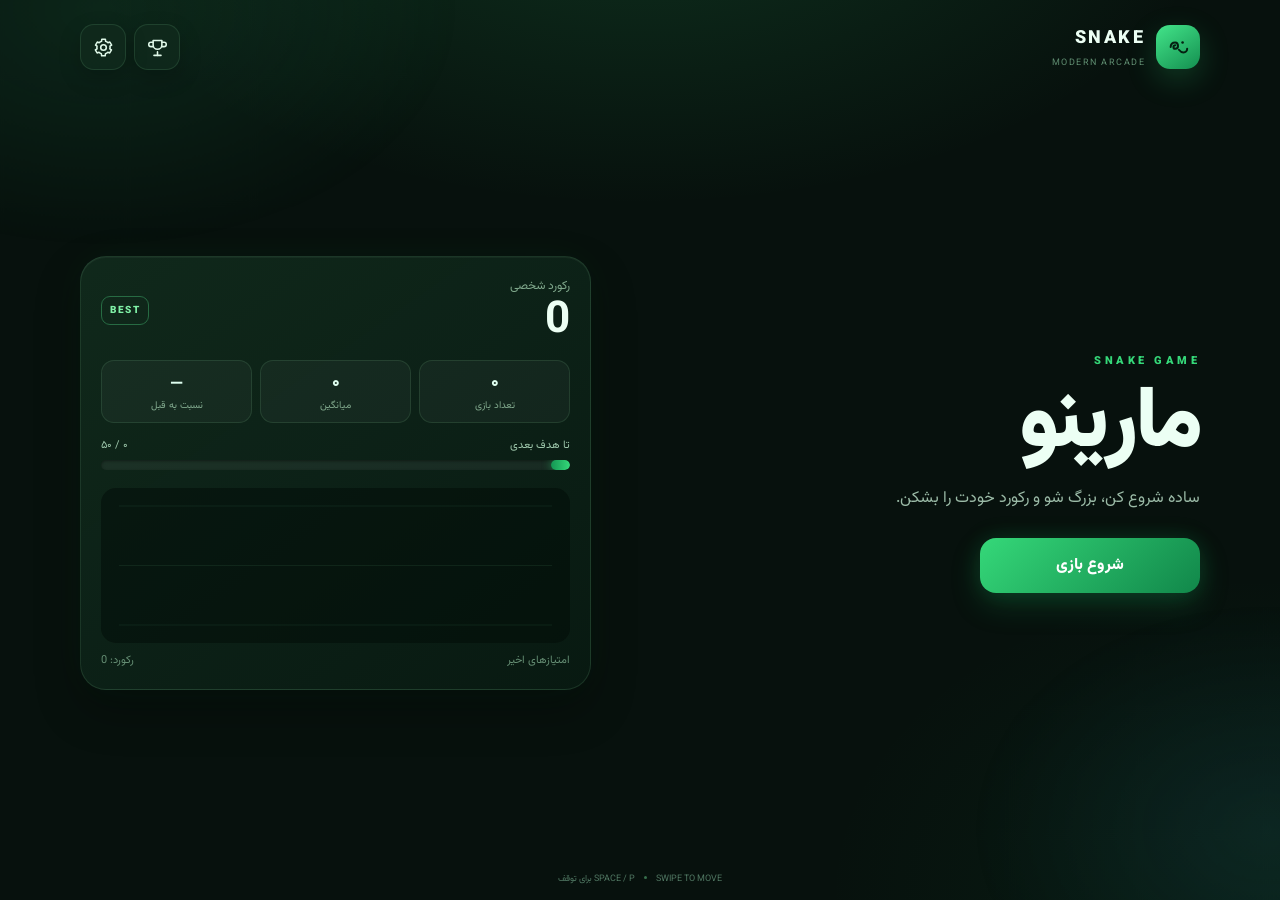
==== commit 1114909b: "Rename index_3_.html to index.html" ====
--- a/index.html
+++ b/index.html
@@ -72,6 +72,12 @@
 .main-btn:active,.secondary-btn:active,.pause-btn:active{transform:scale(.98)}
 
 .settings .card{max-height:94vh;max-height:94dvh;overflow:auto}
+/* Same overflow+padding clipping issue as .overlay-card above — the
+   card's own bottom padding gets cut off once its content overflows,
+   which is exactly why the last 4-5 settings (and the save/back
+   buttons under them) were unreachable by scrolling. A real spacer
+   child restores that space so it's actually scrollable to. */
+.settings .card::after{content:"";display:block;height:22px;flex-shrink:0}
 .settings-title{display:flex;align-items:center;gap:10px;margin-bottom:18px}
 .settings-title h2{margin:0;font-size:25px}
 .back-btn{
@@ -203,8 +209,28 @@
 .overlay-card{
   width:min(90vw,390px);background:#0b2a1a;
   border:1px solid #2a6843;border-radius:24px;padding:26px 20px;text-align:center;
-  box-shadow:0 20px 55px rgba(0,0,0,.45)
-}
+  box-shadow:0 20px 55px rgba(0,0,0,.45);
+  /* The game-over card can grow taller than the screen once the mini
+     leaderboard (podium + rows) is shown under it. Without a scrollable
+     cap, the whole card just overflows the centered flex box equally
+     top and bottom — pushing the "بازی دوباره" button (near the very
+     top of the card) off-screen above the viewport with no way to
+     reach it. Capping the height and allowing scroll keeps every
+     button reachable regardless of how long the leaderboard list gets. */
+  max-height:88vh;
+  max-height:88dvh;
+  overflow-y:auto;
+  touch-action:pan-y;
+}
+/* Chromium/WebKit don't reserve an overflow:auto element's own
+   trailing padding once its content actually overflows — scrolling
+   "to the end" stops right at the last child's edge and the padding
+   past it is simply never reachable. Since .overlay-card is a flex
+   item too, that clipped padding is exactly what was hiding our own
+   score row at the bottom of the mini leaderboard. A real spacer
+   element (not padding) is measured normally, so it restores that
+   missing bit of scrollable room. */
+.overlay-card::after{content:"";display:block;height:20px;flex-shrink:0}
 .overlay-icon{font-size:48px}
 .overlay h2{margin:9px 0;font-size:26px}
 .overlay p{color:#a8ceb5;margin:8px 0 18px}
@@ -214,7 +240,13 @@
 
 
 /* ===== Modern full-screen interface ===== */
-.page{touch-action:none}
+/* Allow normal vertical touch-scrolling on every page (so long settings
+   forms and the records/leaderboard list can actually be reached by
+   touch); the game page overrides this back to "none" below, since its
+   custom swipe-steering needs to capture touch drags in every direction
+   itself instead of letting the browser scroll. */
+.page{touch-action:pan-y}
+.page.game{touch-action:none}
 .home{padding:0;align-items:stretch;justify-content:stretch}
 .home-shell{
   width:100%;height:100%;display:flex;flex-direction:column;
@@ -273,6 +305,23 @@
 .score-panel{position:relative;overflow:visible}
 .sp-mascot-wrap{position:absolute;top:-14px;left:-10px;width:46px;height:46px;z-index:4;cursor:pointer}
 .sp-mascot-wrap svg{width:100%;height:100%;display:block;overflow:visible}
+/* This mascot sits right at the score-panel's own left edge (left:-10px
+   above), which on desktop — where the score-panel itself can be
+   flush with the left side of a fairly narrow browser window — puts
+   it very close to the actual edge of the screen. The default speech
+   bubble centers itself on the mascot (transform:translateX(-50%)),
+   so with a bubble often 150-250px wide and only ~35-55px of room to
+   its left before running off-screen, half of it was rendering
+   outside the viewport and simply invisible. Anchoring the bubble by
+   its right edge instead makes it grow rightward, into the panel,
+   away from the screen edge, instead of spilling out past it. */
+.sp-mascot-wrap .sk-bubble{
+  left:auto;right:-6px;
+  transform:translateY(6px) scale(.7);
+  transform-origin:100% 100%;
+}
+.sp-mascot-wrap .sk-bubble.show{transform:translateY(0) scale(1)}
+.sp-mascot-wrap .sk-bubble::after{left:auto;right:14px;transform:none}
 .sp-mascot-wrap .sk-body{transform-origin:50% 60%;animation:pdFloat 3.2s ease-in-out infinite}
 .sp-mascot-wrap .sk-eye{animation:skBlink 4s ease-in-out infinite}
 .sp-mascot-wrap .sk-tongue{animation:skTongue 3s ease-in-out infinite}
@@ -410,38 +459,33 @@
    On phones the app is meant to behave like a fixed, non-scrolling
    native screen (that's why html/body/.app/.page all use
    overflow:hidden + position:fixed). But on desktop, a user can shrink
-   the browser/app window below the content's natural size — with
-   overflow:hidden everywhere there was then no way to reach the parts
-   that no longer fit, and the app looked broken/cut off.
-   pointer:fine reliably targets mouse/trackpad (desktop) sessions
-   without touching real touch devices (phones, Eitaa's in-app
-   WebView), so we only relax the clipping there, and only enough to
-   let the user scroll to whatever got squeezed out — layout and
-   touch behavior on mobile are completely unchanged. */
-@media (pointer:fine){
-  .page.active{
-    overflow-y:auto;
-    overflow-x:hidden;
-  }
-  .settings .card{max-height:none}
-}
-
-/* ===== Desktop window-resize fallback, take 2 =====
-   The (pointer:fine) rule above only helps if the active .page's own
-   fixed height/overflow can actually make room to scroll — but nested
-   flex children (board-wrap etc.) are allowed to shrink instead of
-   overflow, so on some hosts (e.g. Eitaa's desktop client, whose
-   WebView doesn't reliably report pointer/hover media features the
-   way a normal desktop browser does) content still got clipped with
-   nothing to scroll. This is a device-agnostic JS fallback instead of
-   a CSS media-feature guess: we directly measure whether the active
-   page's real content is taller than the window, and only then flip
-   on real page-level scrolling. It never fires when content already
-   fits (true on virtually every phone, thanks to the responsive
-   breakpoints above), and on real touchscreens touch-action:none
-   (set at the top of this stylesheet) still blocks touch-driven
-   panning regardless, so this can't affect normal phone use even if
-   it were ever mistakenly toggled on. */
+   the browser/app window below the content's natural size — and
+   without any fallback, overflow:hidden everywhere left no way to
+   reach whatever no longer fit.
+
+   An earlier version of this fallback switched the .settings/.records
+   .card from "scrolls internally, bounded to ~94dvh" (its normal,
+   already-correct mobile behavior — same one used here) over to an
+   UNBOUNDED card with the outer *page* scrolling instead, gated on a
+   `pointer:fine` media-feature guess. That caused more bugs than it
+   fixed:
+     - Eitaa's own desktop WebView doesn't reliably report
+       pointer/hover media features the way a real desktop browser
+       does, so the guess itself was unreliable there — the settings
+       form and the podium could still end up clipped with nothing to
+       scroll, on exactly the host this was meant to fix.
+     - Changing which element is the nearest scrolling ancestor broke
+       position:sticky on the "my record" card: instead of sticking to
+       the bottom of the actual leaderboard list (its normal, correct
+       mobile position), it started sticking to the bottom of the
+       whole outer page — landing it mid-list, rendered on top of a
+       real row instead of below it.
+   Keeping the .card itself as the ONE scroll container on every
+   device — the same behavior already confirmed working on mobile —
+   sidesteps all of that: a mouse wheel, trackpad, or touch drag over
+   the card just scrolls that card directly, with no pointer-type
+   detection involved at all. Settings and records are intentionally
+   untouched by everything below. */
 body.needs-scroll, body.needs-scroll html{
   overflow-y:auto!important;
   overflow-x:hidden!important;
@@ -567,10 +611,28 @@
 @keyframes skTongue{0%,60%,100%{opacity:0;transform:scaleY(.3)}68%,84%{opacity:1;transform:scaleY(1)}}
 
 /* ================= Podium (top 1-2-3) ================= */
-.lb-podium{display:grid;grid-template-columns:1fr 1fr 1fr;align-items:end;gap:8px;padding:20px 4px 6px;margin-bottom:6px;position:relative;min-height:190px}
+/* isolation:isolate pins the whole podium (crown, medals, speech
+   bubbles — all of which intentionally poke outside the grid's own
+   row via negative offsets/position:absolute) above whatever comes
+   after it in the DOM (the leaderboard head/rows), regardless of
+   paint-order edge cases in a given engine. Without an explicit
+   stacking context here, nothing guaranteed the podium's own
+   overflow painted above the list below it. */
+.lb-podium{display:grid;grid-template-columns:1fr 1fr 1fr;align-items:end;gap:8px;padding:20px 4px 6px;margin-bottom:6px;position:relative;min-height:190px;isolation:isolate;z-index:1}
 .lb-podium.hidden{display:none}
 .pd-slot{display:flex;flex-direction:column;align-items:center;position:relative}
 .pd-slot-2{order:1}.pd-slot-1{order:2}.pd-slot-3{order:3}
+/* Slot 1 sits in the middle with the biggest mascot, a crown poking up
+   above it, and the mascot most likely to be animated/clicked — its
+   speech bubble is the widest and tallest of the three and can easily
+   overlap the neighbouring slots. None of the slots set a z-index, so
+   plain DOM order decided stacking (slot-2 painted first, then
+   slot-1, then slot-3 painted last/on top — see the order above),
+   which meant slot-3 always covered slot-1's crown/bubble wherever
+   they overlapped, regardless of who was actually in front visually.
+   Forcing slot-1 above both neighbours fixes that regardless of paint
+   order. */
+.pd-slot-1{z-index:2}
 .pd-mascot-wrap{position:relative;margin-bottom:6px;z-index:3}
 .pd-mascot{width:64px;height:64px;cursor:pointer;filter:drop-shadow(0 6px 10px rgba(0,0,0,.4));transition:transform .12s ease;touch-action:manipulation}
 .pd-slot-1 .pd-mascot{width:82px;height:82px}
@@ -598,13 +660,22 @@
 .pd-rank-num{color:rgba(6,21,14,.55)}
 
 /* speech bubble */
-.sk-bubble{position:absolute;bottom:100%;left:50%;transform:translateX(-50%) translateY(6px) scale(.7);
+/* --sk-shift is 0px by default and only ever set inline by
+   showSnakeBubble() in JS, once it measures the bubble actually
+   clipping past the left/right edge of the viewport (e.g. the home
+   mascot sits close to the screen's own left edge on narrower desktop
+   windows, and a long line of dialogue can run right off-screen with
+   no way to read the clipped half). Folding it into the same
+   translateX() that already centers/animates the bubble means the
+   correction rides along with the existing open/close transition
+   instead of fighting it. */
+.sk-bubble{position:absolute;bottom:100%;left:50%;transform:translateX(calc(-50% + var(--sk-shift,0px))) translateY(6px) scale(.7);
   background:#eafff2;color:#0a2417;padding:6px 10px;border-radius:12px;font-size:11.5px;font-weight:800;
   white-space:nowrap;max-width:none;box-shadow:0 6px 16px rgba(0,0,0,.35);opacity:0;pointer-events:none;
   transition:opacity .18s ease,transform .18s ease;z-index:5}
-.sk-bubble::after{content:"";position:absolute;top:100%;left:50%;transform:translateX(-50%);
+.sk-bubble::after{content:"";position:absolute;top:100%;left:calc(50% - var(--sk-shift,0px));transform:translateX(-50%);
   border:6px solid transparent;border-top-color:#eafff2}
-.sk-bubble.show{opacity:1;transform:translateX(-50%) translateY(0) scale(1)}
+.sk-bubble.show{opacity:1;transform:translateX(calc(-50% + var(--sk-shift,0px))) translateY(0) scale(1)}
 
 /* click / idle animation classes applied to .sk-anim-target (the mascot svg) */
 .sk-jump{animation:skJump .55s cubic-bezier(.34,1.56,.64,1) both}
@@ -792,7 +863,6 @@
           <button id="enterGameBtn" class="main-btn">شروع بازی</button></section>
 
         <section class="score-panel">
-          <div class="sp-mascot-wrap" id="spMascotWrap"></div>
           <div class="panel-head">
             <div>
               <span class="panel-label">رکورد شخصی</span>
@@ -942,9 +1012,6 @@
         <button id="overlayHomeBtn" class="secondary-btn">
           <svg viewBox="0 0 24 24" width="16" height="16" fill="none" stroke="currentColor" stroke-width="2.2" stroke-linecap="round" stroke-linejoin="round" style="vertical-align:-3px;margin-inline-end:5px"><path d="M3 11.5 12 4l9 7.5"/><path d="M5.5 10v9a1 1 0 0 0 1 1H9a1 1 0 0 0 1-1v-4h4v4a1 1 0 0 0 1 1h2.5a1 1 0 0 0 1-1v-9"/></svg>
           خانه</button>
-        <button id="overlayExitBtn" class="secondary-btn">
-          <svg viewBox="0 0 24 24" width="16" height="16" fill="none" stroke="currentColor" stroke-width="2.2" stroke-linecap="round" stroke-linejoin="round" style="vertical-align:-3px;margin-inline-end:5px"><path d="M9 21H5a2 2 0 0 1-2-2V5a2 2 0 0 1 2-2h4"/><path d="M16 17l5-5-5-5"/><path d="M21 12H9"/></svg>
-          خروج از بازی</button>
       </div>
       <div id="overlayLeaderboard" class="overlay-lb hidden">
         <div class="overlay-lb-title">🏆 رکوردهای برتر</div>
@@ -2062,13 +2129,13 @@
   // has not explicitly opted in to sharing their name/score. Without
   // consent, nothing about this device or player ever leaves it.
   function submitScoreOnline(finalScore){
-    if(!isLeaderboardConfigured() || finalScore <= 0) return;
-    if(!hasLeaderboardConsent()) return;
-    if(gameMode === "stage") return; // stage-mode scores never go to the shared leaderboard
+    if(!isLeaderboardConfigured() || finalScore <= 0) return Promise.resolve();
+    if(!hasLeaderboardConsent()) return Promise.resolve();
+    if(gameMode === "stage") return Promise.resolve(); // stage-mode scores never go to the shared leaderboard
     try{
       const id = getDeviceId();
       const name = getPlayerName();
-      fetch(window.LEADERBOARD_API_URL + "/submit", {
+      return fetch(window.LEADERBOARD_API_URL + "/submit", {
         method: "POST",
         headers: {"Content-Type": "application/json"},
         // initData is included (in addition to the derived id/name) purely
@@ -2078,7 +2145,7 @@
         body: JSON.stringify({id: id, name: name, score: finalScore, initData: window.__eitaaInitData || null}),
         signal: timeoutSignal(8000)
       }).catch(function(){});
-    }catch(e){}
+    }catch(e){ return Promise.resolve(); }
   }
 
   let lastLeaderboardRows = [];      // last sorted+ranked snapshot (full list)
@@ -2851,16 +2918,59 @@
   function checkOverflowScroll(){
     const activePage = document.querySelector(".page.active");
     if(!activePage) return;
+    // Measure the page's actual content wrapper (.home-shell), not the
+    // .page element itself. .home vertically centers that wrapper with
+    // align-items:center — and a centered flex item that overflows its
+    // container is a known case where the container's own scrollHeight
+    // under-reports how tall the content really is (the browser only
+    // ever counts overflow that spills past the *end* edge; centering
+    // also pushes an equal amount past the *start* edge, which isn't
+    // reflected). Reading the wrapper's own scrollHeight instead
+    // sidesteps that entirely, since the wrapper itself isn't the thing
+    // doing the centering.
+    // .settings/.records pages are deliberately excluded here: their
+    // .card is always its own bounded, internally-scrollable container
+    // (see the "Desktop window-resize fallback" comment above), so they
+    // never need — and must never get — this page-level scroll fallback.
+    const contentEl = activePage.querySelector(":scope > .home-shell") || activePage;
     // A rAF tick lets layout settle (e.g. right after a page swap) before
     // we measure, so the check isn't reading stale/mid-transition sizes.
     requestAnimationFrame(function(){
-      const needsScroll = activePage.scrollHeight > window.innerHeight + 2;
-      document.body.classList.toggle("needs-scroll", needsScroll);
+      const wasScrollable = document.body.classList.contains("needs-scroll");
+      const overflowAmount = contentEl.scrollHeight - window.innerHeight;
+      // Hysteresis: once a page is in scrollable mode, keep it there until
+      // there's a clear 40px+ margin of spare room, instead of flipping
+      // back the instant scrollHeight <= innerHeight. Without this, a
+      // mobile browser's address bar hiding/showing while the user
+      // scrolls (which changes window.innerHeight by itself, with no
+      // real content change) toggled the mode back and forth mid-scroll.
+      const needsScroll = wasScrollable ? (overflowAmount > -40) : (overflowAmount > 2);
+      if(needsScroll !== wasScrollable){
+        document.body.classList.toggle("needs-scroll", needsScroll);
+        // Switching between the fixed non-scrolling layout and this
+        // scrollable fallback must never leave a leftover browser scroll
+        // offset behind — otherwise the next time scrollable mode
+        // re-engages, the page silently resumes mid-scroll instead of
+        // showing its top. (This was the "records list loses its top"
+        // bug.)
+        window.scrollTo(0,0);
+      }
     });
   }
   window.addEventListener("resize", checkOverflowScroll);
   window.addEventListener("orientationchange", function(){ setTimeout(checkOverflowScroll, 250); });
   checkOverflowScroll();
+  // The Vazirmatn web font can still be swapping in after this first
+  // check (it loads async and reflows text taller than the fallback
+  // font), which on desktop had no resize event to re-trigger this
+  // measurement afterward — a borderline page could measure as
+  // "fits" before the swap and stay stuck that way even once it no
+  // longer did. Re-check once fonts are actually ready, plus one more
+  // delayed pass as a safety net for any other late layout shifts.
+  if(document.fonts && document.fonts.ready){
+    document.fonts.ready.then(checkOverflowScroll).catch(function(){});
+  }
+  setTimeout(checkOverflowScroll, 800);
 
   // ===== Browser/hardware back-gesture history bookkeeping =====
   // The Eitaa BackButton SDK (syncEitaaBackButton/handleEitaaBackButton
@@ -2937,7 +3047,6 @@
     $("overlayBtn").onclick = action;
     $("overlayExtraBtns").classList.toggle("hidden", !extraMode);
     $("overlayHomeBtn").classList.toggle("hidden", extraMode!=="home" && extraMode!=="both");
-    $("overlayExitBtn").classList.toggle("hidden", extraMode!=="both");
     // The mini leaderboard is only relevant on the game-over screen —
     // hide it here by default; endGame() explicitly reveals + fills it.
     $("overlayLeaderboard").classList.add("hidden");
@@ -3245,7 +3354,7 @@
     lsSet("snakeScoreSum", String(Number(lsGet("snakeScoreSum",0)) + score));
     saveScoreHistory(score);
     drawScoreChart();
-    submitScoreOnline(score);
+    const scoreSubmitted = submitScoreOnline(score);
     if(isNewRecord) flashNewRecord();
 
     beep(150,0.16);
@@ -3259,7 +3368,12 @@
       "both"
     );
     $("overlayLeaderboard").classList.remove("hidden");
-    loadOverlayLeaderboardTop();
+    // Wait for our own score to actually finish saving server-side before
+    // fetching the board — otherwise this fetch can win the race against
+    // the submit above, and the just-finished game's own score/row would
+    // be missing from the list even though it's about to be there a
+    // moment later.
+    Promise.resolve(scoreSubmitted).then(loadOverlayLeaderboardTop);
   }
 
   // Auto-pause when the tab/app goes to background — a common UX
@@ -4162,7 +4276,6 @@
 
   $("exitGameBtn").onclick = goHome;
   $("overlayHomeBtn").onclick = goHome;
-  $("overlayExitBtn").onclick = attemptExitApp;
 
   $("settingsBackBtn").onclick = function(){
     if(settingsChanged()){
